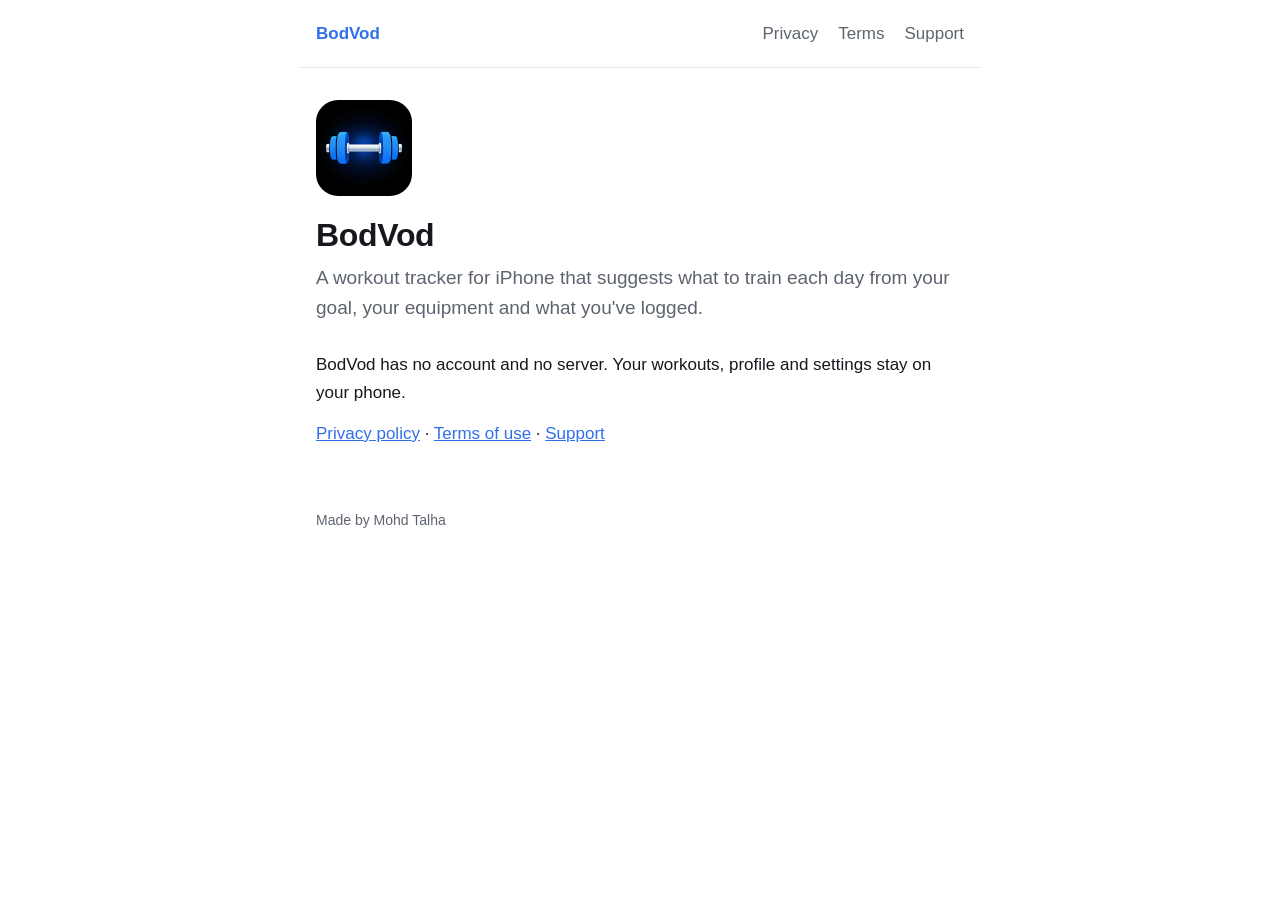
==== index.html @ ac89c16b "Add privacy policy, terms of use and support pages" ====
<!doctype html>
<html lang="en">
<head>
  <meta charset="utf-8">
  <meta name="viewport" content="width=device-width, initial-scale=1">
  <title>BodVod</title>
  <link rel="icon" href="icon.png">
  <style>
    :root {
      color-scheme: light dark;
      --bg: #ffffff;
      --text: #16181d;
      --muted: #5d6470;
      --line: #e4e7ec;
      --accent: #2f6fed;
    }
    @media (prefers-color-scheme: dark) {
      :root {
        --bg: #0b0d12;
        --text: #e9ecf1;
        --muted: #9aa3b2;
        --line: #232833;
        --accent: #5b8eff;
      }
    }
    * { box-sizing: border-box; }
    body {
      margin: 0;
      background: var(--bg);
      color: var(--text);
      font: 17px/1.6 -apple-system, BlinkMacSystemFont, "SF Pro Text", "Segoe UI", Roboto, sans-serif;
    }
    header, main, footer { max-width: 680px; margin: 0 auto; padding: 0 16px; }
    header {
      display: flex; align-items: center; gap: 20px; flex-wrap: wrap;
      padding-top: 20px; padding-bottom: 20px; border-bottom: 1px solid var(--line);
    }
    header a { color: var(--muted); text-decoration: none; font-weight: 500; }
    header a:first-child { color: var(--text); font-weight: 700; margin-right: auto; }
    header a[aria-current="page"] { color: var(--accent); }
    main { padding-top: 32px; padding-bottom: 48px; }
    h1 { font-size: 32px; line-height: 1.2; margin: 0 0 8px; letter-spacing: -0.01em; }
    h2 { font-size: 20px; margin: 36px 0 8px; }
    p { margin: 0 0 14px; }
    a { color: var(--accent); }
    code { font: 15px ui-monospace, SFMono-Regular, Menlo, monospace; }
    .meta, .lead { color: var(--muted); }
    .lead { font-size: 19px; margin-bottom: 28px; }
    .app-icon { width: 96px; height: 96px; border-radius: 22px; display: block; margin-bottom: 20px; }
    .contact {
      border: 1px solid var(--line); border-radius: 14px; padding: 18px 20px; margin: 8px 0 28px;
    }
    .contact a { font-size: 19px; font-weight: 600; }
    footer { color: var(--muted); font-size: 14px; padding-bottom: 32px; }
  </style>
</head>
<body>
  <header>
      <a href="index.html" aria-current="page">BodVod</a>
      <a href="privacy.html">Privacy</a>
      <a href="terms.html">Terms</a>
      <a href="support.html">Support</a>
  </header>
  <main>
<img class="app-icon" src="icon.png" alt="BodVod app icon">
<h1>BodVod</h1>
<p class="lead">A workout tracker for iPhone that suggests what to train each day from your goal, your equipment and what you've logged.</p>
<p>BodVod has no account and no server. Your workouts, profile and settings stay on your phone.</p>
<p><a href="privacy.html">Privacy policy</a> · <a href="terms.html">Terms of use</a> · <a href="support.html">Support</a></p>

  </main>
  <footer>Made by Mohd Talha</footer>
</body>
</html>
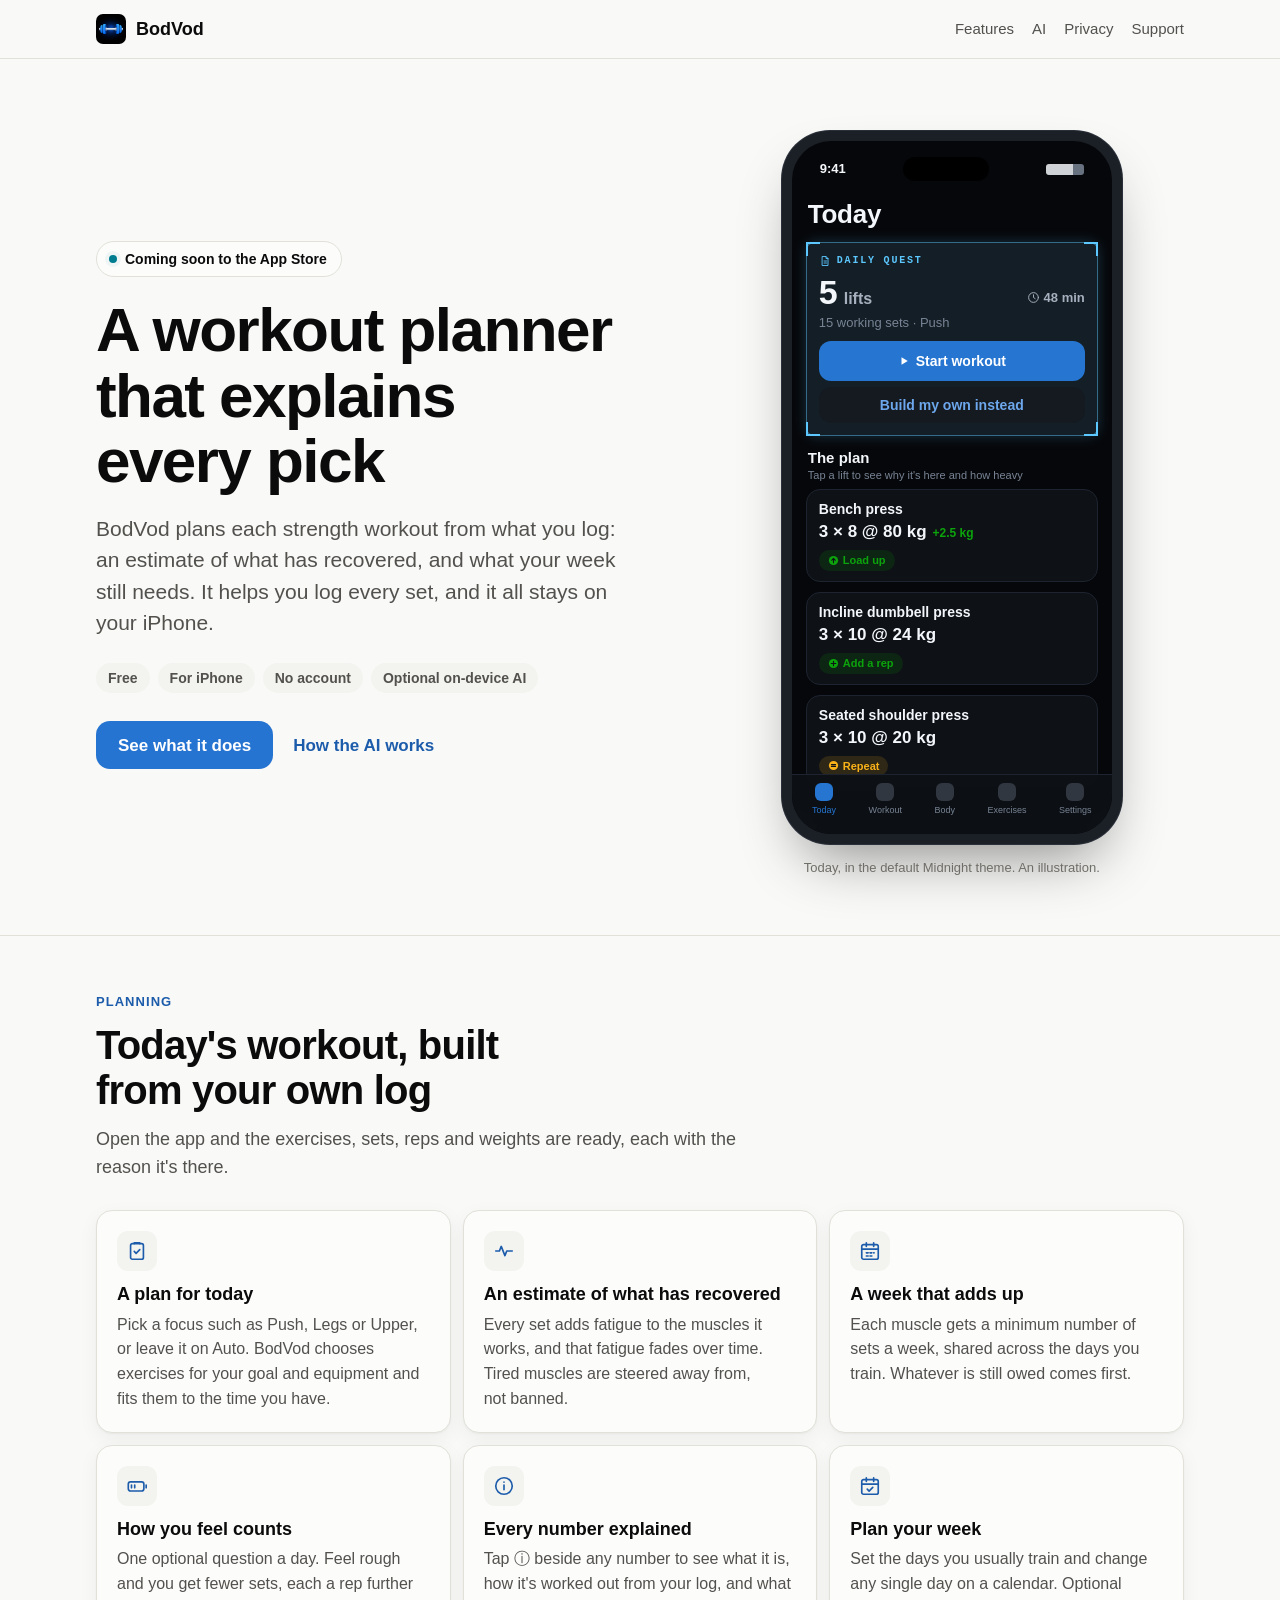
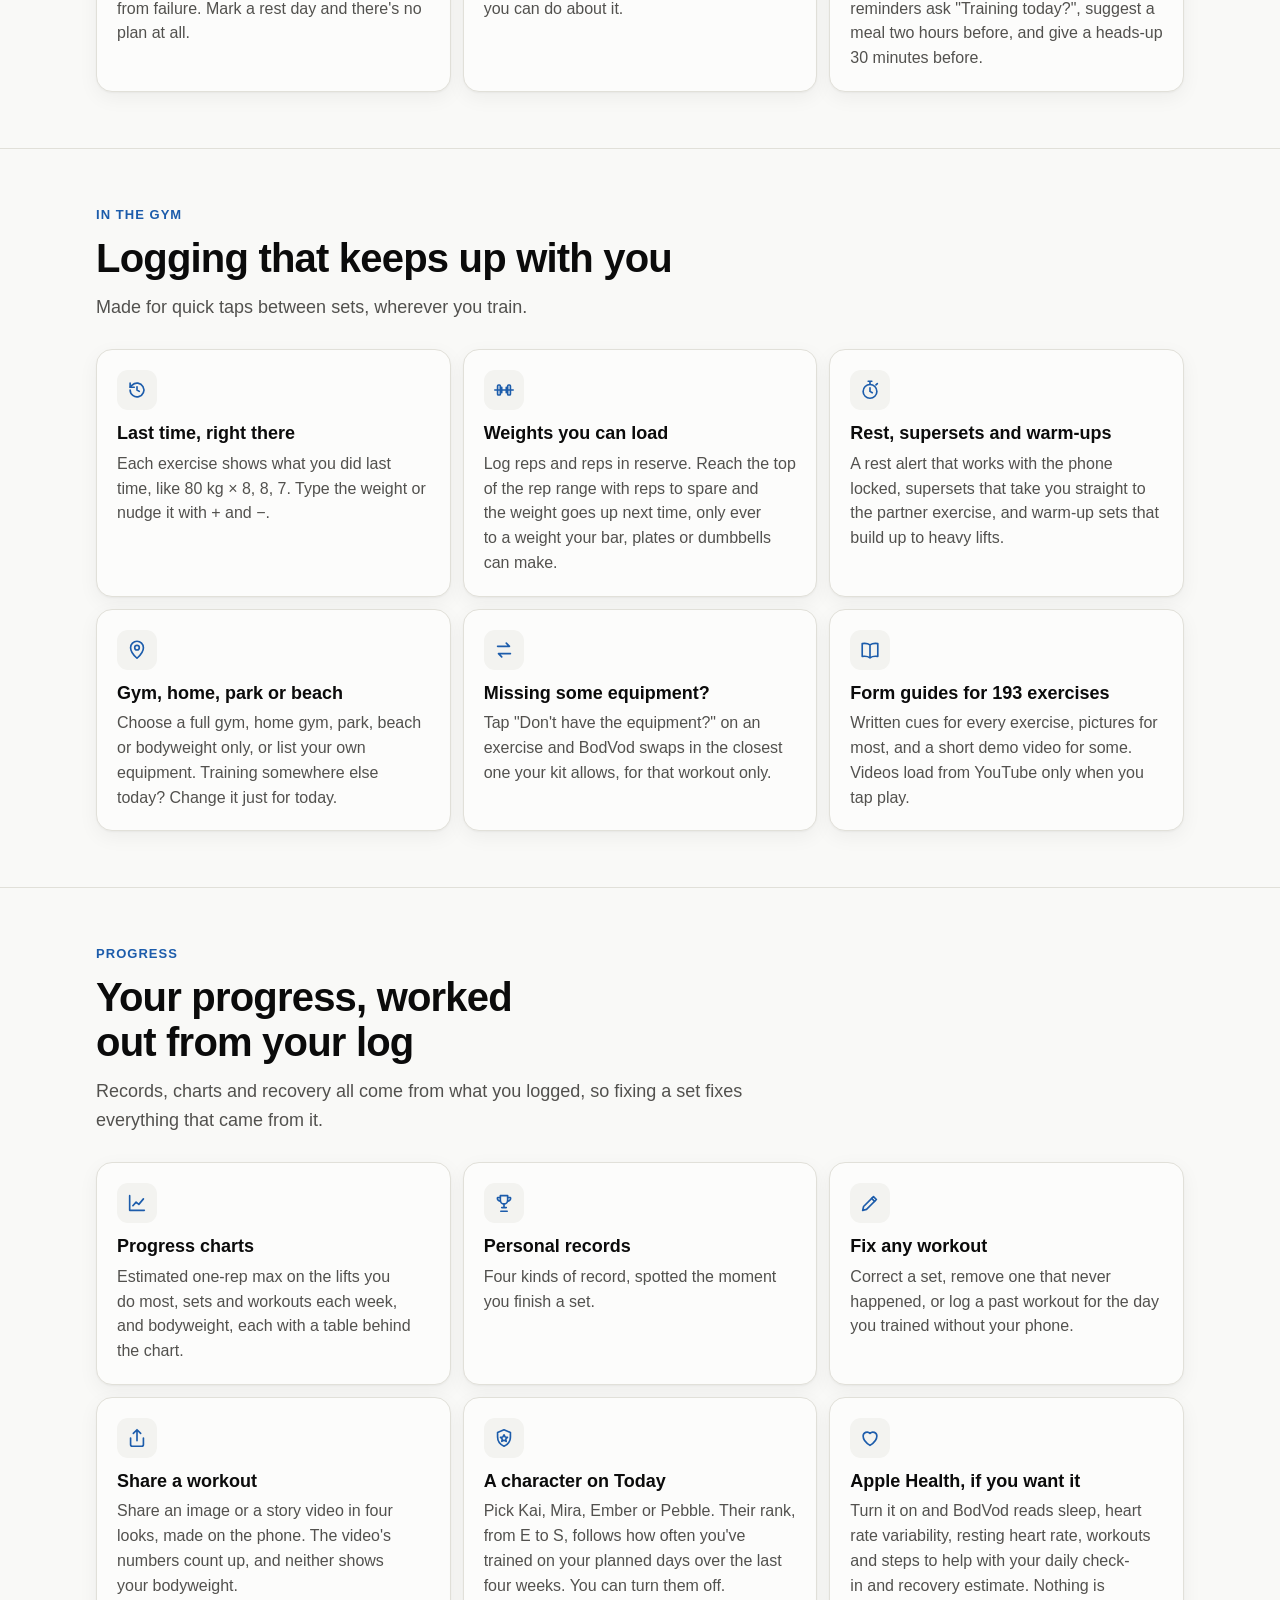
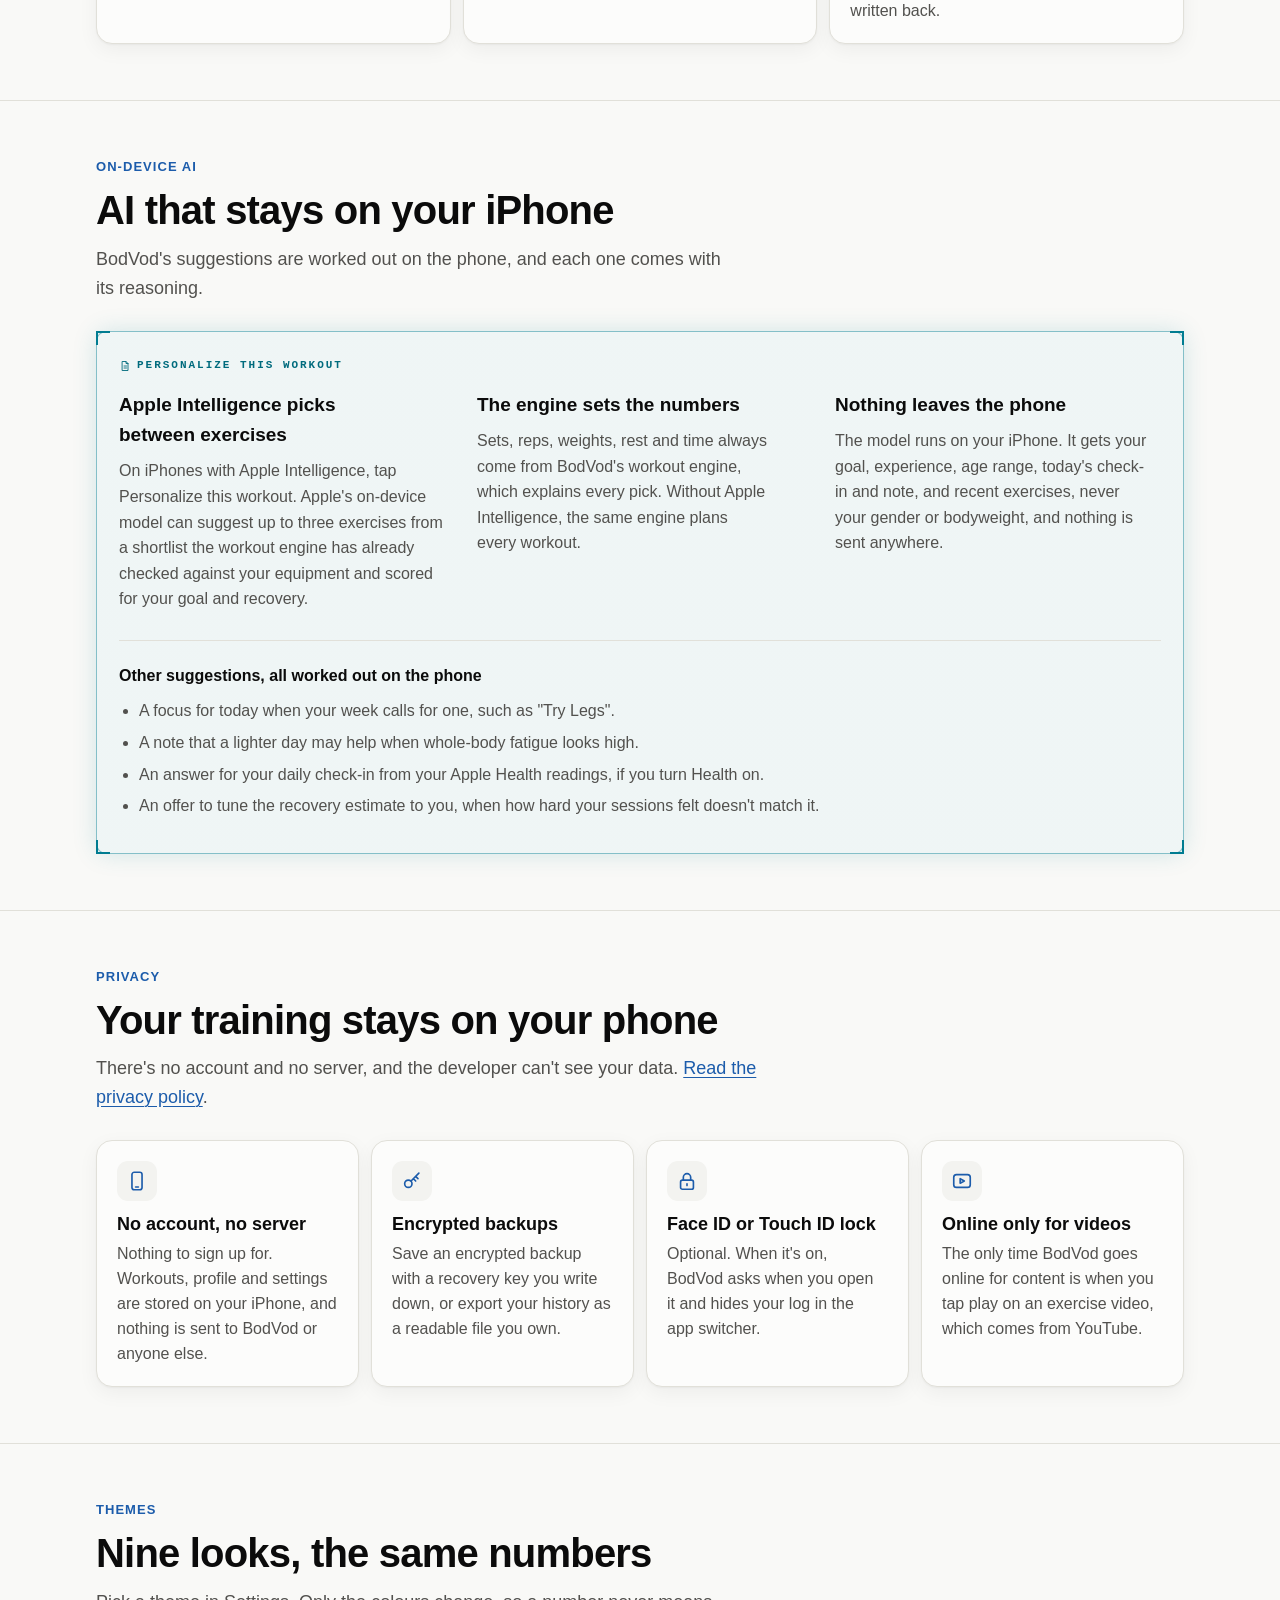
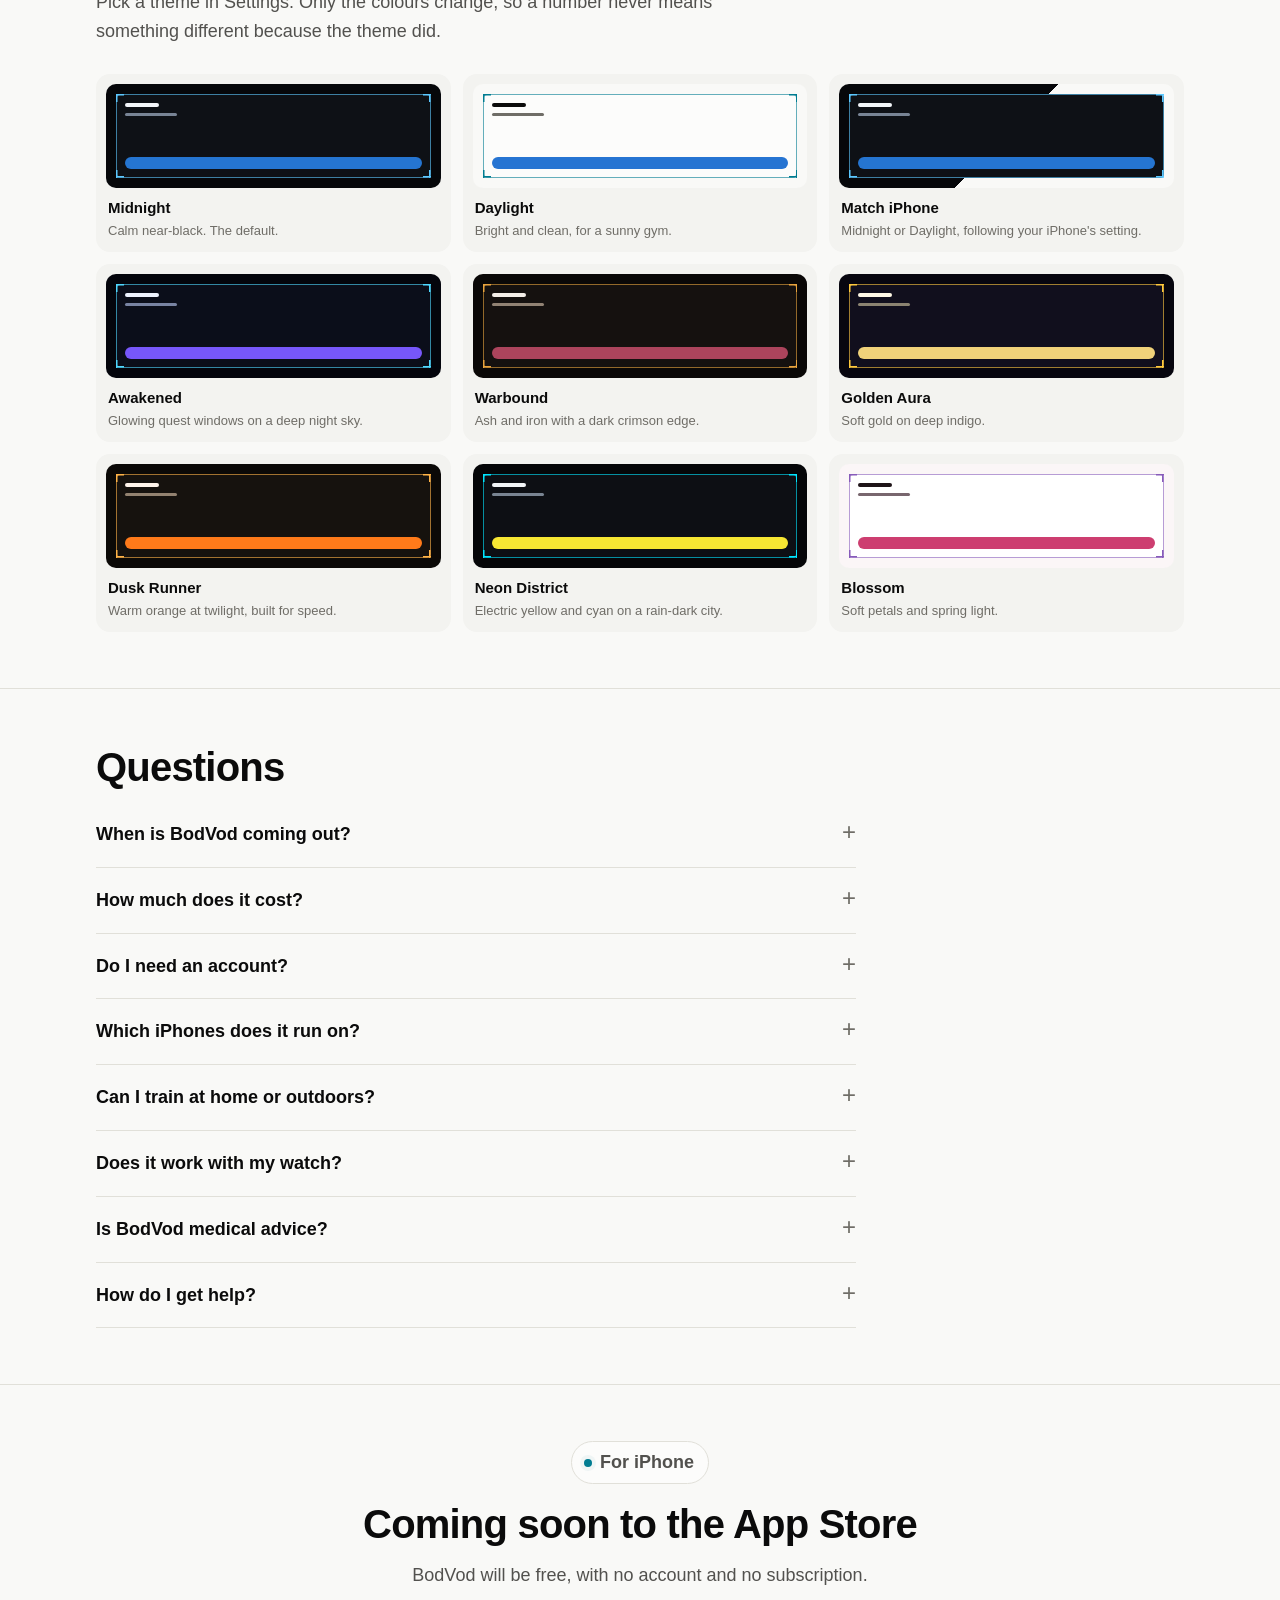
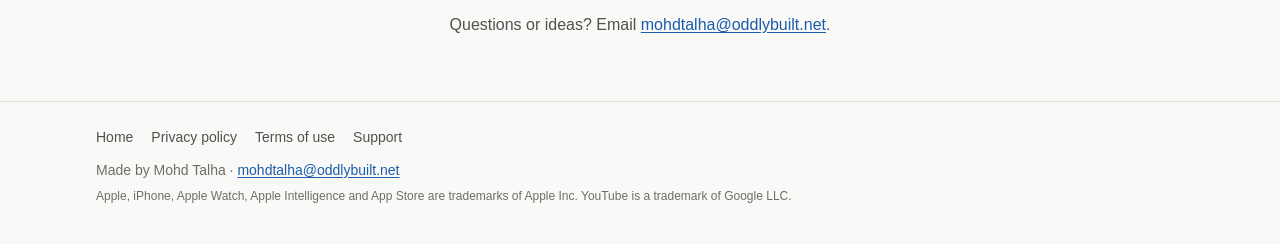
==== commit 7562360c: "Add a home page and the support email The home page explains what BodVod does, including its on-devi" ====
--- a/index.html
+++ b/index.html
@@ -3,72 +3,399 @@
 <head>
   <meta charset="utf-8">
   <meta name="viewport" content="width=device-width, initial-scale=1">
-  <title>BodVod</title>
-  <link rel="icon" href="icon.png">
-  <style>
-    :root {
-      color-scheme: light dark;
-      --bg: #ffffff;
-      --text: #16181d;
-      --muted: #5d6470;
-      --line: #e4e7ec;
-      --accent: #2f6fed;
-    }
-    @media (prefers-color-scheme: dark) {
-      :root {
-        --bg: #0b0d12;
-        --text: #e9ecf1;
-        --muted: #9aa3b2;
-        --line: #232833;
-        --accent: #5b8eff;
-      }
-    }
-    * { box-sizing: border-box; }
-    body {
-      margin: 0;
-      background: var(--bg);
-      color: var(--text);
-      font: 17px/1.6 -apple-system, BlinkMacSystemFont, "SF Pro Text", "Segoe UI", Roboto, sans-serif;
-    }
-    header, main, footer { max-width: 680px; margin: 0 auto; padding: 0 16px; }
-    header {
-      display: flex; align-items: center; gap: 20px; flex-wrap: wrap;
-      padding-top: 20px; padding-bottom: 20px; border-bottom: 1px solid var(--line);
-    }
-    header a { color: var(--muted); text-decoration: none; font-weight: 500; }
-    header a:first-child { color: var(--text); font-weight: 700; margin-right: auto; }
-    header a[aria-current="page"] { color: var(--accent); }
-    main { padding-top: 32px; padding-bottom: 48px; }
-    h1 { font-size: 32px; line-height: 1.2; margin: 0 0 8px; letter-spacing: -0.01em; }
-    h2 { font-size: 20px; margin: 36px 0 8px; }
-    p { margin: 0 0 14px; }
-    a { color: var(--accent); }
-    code { font: 15px ui-monospace, SFMono-Regular, Menlo, monospace; }
-    .meta, .lead { color: var(--muted); }
-    .lead { font-size: 19px; margin-bottom: 28px; }
-    .app-icon { width: 96px; height: 96px; border-radius: 22px; display: block; margin-bottom: 20px; }
-    .contact {
-      border: 1px solid var(--line); border-radius: 14px; padding: 18px 20px; margin: 8px 0 28px;
-    }
-    .contact a { font-size: 19px; font-weight: 600; }
-    footer { color: var(--muted); font-size: 14px; padding-bottom: 32px; }
-  </style>
+  <title>BodVod: workout planner and tracker for iPhone</title>
+  <meta name="description" content="BodVod plans each strength workout from what you log and explains every pick. Optional on-device AI, no account, and your data stays on your iPhone.">
+  <link rel="canonical" href="https://taltrums.github.io/bodvod-site/">
+  <meta name="theme-color" content="#f9f9f7" media="(prefers-color-scheme: light)">
+  <meta name="theme-color" content="#06070a" media="(prefers-color-scheme: dark)">
+  <meta property="og:type" content="website">
+  <meta property="og:site_name" content="BodVod">
+  <meta property="og:title" content="BodVod: workout planner and tracker for iPhone">
+  <meta property="og:description" content="BodVod plans each strength workout from what you log and explains every pick. Optional on-device AI, no account, and your data stays on your iPhone.">
+  <meta property="og:url" content="https://taltrums.github.io/bodvod-site/">
+  <meta property="og:image" content="https://taltrums.github.io/bodvod-site/og.png">
+  <meta property="og:image:width" content="1200">
+  <meta property="og:image:height" content="630">
+  <meta property="og:image:alt" content="The BodVod app icon, a blue dumbbell, next to the words: A workout planner that explains every pick. Coming soon to the App Store.">
+  <meta name="twitter:card" content="summary_large_image">
+  <link rel="icon" type="image/png" sizes="192x192" href="icon.png">
+  <link rel="apple-touch-icon" href="apple-touch-icon.png">
+  <link rel="stylesheet" href="style.css">
+  <script type="application/ld+json">
+{
+  "@context": "https://schema.org",
+  "@type": "MobileApplication",
+  "name": "BodVod",
+  "description": "BodVod plans each strength workout from what you log and explains every pick. Optional on-device AI, no account, and your data stays on your iPhone.",
+  "url": "https://taltrums.github.io/bodvod-site/",
+  "image": "https://taltrums.github.io/bodvod-site/icon.png",
+  "operatingSystem": "iOS 17.0 or later",
+  "applicationCategory": "HealthApplication",
+  "inLanguage": "en",
+  "featureList": [
+    "Plans each strength workout from your log, your goal and your equipment",
+    "Estimates recovery for each muscle from the sets you log",
+    "Weekly sets for each muscle, spread across the days you train",
+    "Progression by reps in reserve, only to weights you can load",
+    "Optional on-device exercise suggestions with Apple Intelligence",
+    "A training calendar with optional reminders",
+    "Form guides for 193 exercises",
+    "Progress charts and personal records",
+    "Encrypted backups, with no account and no server"
+  ],
+  "author": {
+    "@type": "Person",
+    "name": "Mohd Talha",
+    "email": "mailto:mohdtalha@oddlybuilt.net"
+  }
+}
+  </script>
 </head>
-<body>
-  <header>
-      <a href="index.html" aria-current="page">BodVod</a>
-      <a href="privacy.html">Privacy</a>
-      <a href="terms.html">Terms</a>
-      <a href="support.html">Support</a>
+<body class="home">
+  <a class="skip" href="#content">Skip to content</a>
+  <header class="site-header">
+    <div class="bar">
+      <a class="brand" href="./"><img src="icon.png" alt="" width="30" height="30">BodVod</a>
+      <nav aria-label="Site">
+        <a href="./#features">Features</a>
+        <a href="./#ai">AI</a>
+        <a href="privacy.html">Privacy</a>
+        <a href="support.html">Support</a>
+      </nav>
+    </div>
   </header>
-  <main>
-<img class="app-icon" src="icon.png" alt="BodVod app icon">
-<h1>BodVod</h1>
-<p class="lead">A workout tracker for iPhone that suggests what to train each day from your goal, your equipment and what you've logged.</p>
-<p>BodVod has no account and no server. Your workouts, profile and settings stay on your phone.</p>
-<p><a href="privacy.html">Privacy policy</a> · <a href="terms.html">Terms of use</a> · <a href="support.html">Support</a></p>
+  <main id="content" class="">
+<svg width="0" height="0" class="sprite" aria-hidden="true" focusable="false">
+  <symbol id="i-plan" viewBox="0 0 24 24"><rect x="5" y="4" width="14" height="17" rx="2"/><path d="M9 4V3h6v1M9 12.5l2 2 4-4"/></symbol>
+  <symbol id="i-recovery" viewBox="0 0 24 24"><path d="M3 12h4l2-5 4 10 2-5h6"/></symbol>
+  <symbol id="i-week" viewBox="0 0 24 24"><rect x="3" y="5" width="18" height="16" rx="2"/><path d="M3 10h18M8 3v4M16 3v4M8 14h2M12 14h2M16 14h.5M8 17.5h2M12 17.5h2"/></symbol>
+  <symbol id="i-feel" viewBox="0 0 24 24"><rect x="2.5" y="7.5" width="17" height="10" rx="2.5"/><path d="M22 11v3M6 11v3M9.5 11v3"/></symbol>
+  <symbol id="i-info" viewBox="0 0 24 24"><circle cx="12" cy="12" r="9"/><path d="M12 11v5M12 7.8h.01"/></symbol>
+  <symbol id="i-calendar" viewBox="0 0 24 24"><rect x="3" y="5" width="18" height="16" rx="2"/><path d="M3 10h18M8 3v4M16 3v4M9 15.5l2 2 4-4"/></symbol>
+  <symbol id="i-history" viewBox="0 0 24 24"><path d="M4.5 12a7.5 7.5 0 1 0 2.2-5.3L4.5 9"/><path d="M4.5 4.5V9H9"/><path d="M12 8.5V12l2.5 1.5"/></symbol>
+  <symbol id="i-plates" viewBox="0 0 24 24"><path d="M2 12h20"/><rect x="5" y="6.5" width="3" height="11" rx="1"/><rect x="16" y="6.5" width="3" height="11" rx="1"/><path d="M9.5 9v6M14.5 9v6"/></symbol>
+  <symbol id="i-timer" viewBox="0 0 24 24"><circle cx="12" cy="13.5" r="7.5"/><path d="M12 9.5v4l2.5 1.5M10 2.5h4M12 2.5V6M18.5 6.5l1.5-1.5"/></symbol>
+  <symbol id="i-place" viewBox="0 0 24 24"><path d="M12 21s7-6.2 7-11.5a7 7 0 0 0-14 0C5 14.8 12 21 12 21z"/><circle cx="12" cy="9.5" r="2.5"/></symbol>
+  <symbol id="i-swap" viewBox="0 0 24 24"><path d="M5 8h13l-3.5-3.5M19 16H6l3.5 3.5"/></symbol>
+  <symbol id="i-guide" viewBox="0 0 24 24"><path d="M12 6.5C10 5 7 4.5 3.5 5v14c3.5-.5 6.5 0 8.5 1.5 2-1.5 5-2 8.5-1.5V5C17 4.5 14 5 12 6.5zM12 6.5v14"/></symbol>
+  <symbol id="i-chart" viewBox="0 0 24 24"><path d="M4 4v16h16"/><path d="M7.5 15l3.5-4 3 2.5 5-6"/></symbol>
+  <symbol id="i-trophy" viewBox="0 0 24 24"><path d="M8 4h8v5a4 4 0 0 1-8 0z"/><path d="M8 6H5a3 3 0 0 0 3 4M16 6h3a3 3 0 0 1-3 4M12 13v4M8.5 21h7M9.5 17h5"/></symbol>
+  <symbol id="i-edit" viewBox="0 0 24 24"><path d="M4 20l4.2-1L19 8.2 15.8 5 5 15.8z"/><path d="M13.8 7l3.2 3.2"/></symbol>
+  <symbol id="i-share" viewBox="0 0 24 24"><path d="M12 3v12M8 7l4-4 4 4"/><path d="M5 12v7a2 2 0 0 0 2 2h10a2 2 0 0 0 2-2v-7"/></symbol>
+  <symbol id="i-rank" viewBox="0 0 24 24"><path d="M12 3l7 3v5c0 5-3 8.2-7 10-4-1.8-7-5-7-10V6z"/><path d="M12 8.5l1.2 2.4 2.6.4-1.9 1.8.5 2.6-2.4-1.3-2.4 1.3.5-2.6-1.9-1.8 2.6-.4z"/></symbol>
+  <symbol id="i-heart" viewBox="0 0 24 24"><path d="M12 20s-7.5-4.6-7.5-10.2A4.3 4.3 0 0 1 12 7a4.3 4.3 0 0 1 7.5 2.8C19.5 15.4 12 20 12 20z"/></symbol>
+  <symbol id="i-phone" viewBox="0 0 24 24"><rect x="6.5" y="2.5" width="11" height="19" rx="2.5"/><path d="M10.5 18.5h3"/></symbol>
+  <symbol id="i-key" viewBox="0 0 24 24"><circle cx="8" cy="15" r="4"/><path d="M11 12l8.5-8.5M16 7l2.5 2.5M13.5 9.5L16 12"/></symbol>
+  <symbol id="i-lock" viewBox="0 0 24 24"><rect x="5" y="11" width="14" height="10" rx="2"/><path d="M8 11V8a4 4 0 0 1 8 0v3M12 15v2"/></symbol>
+  <symbol id="i-play" viewBox="0 0 24 24"><rect x="3" y="5" width="18" height="14" rx="3"/><path d="M10 9.5v5l4.5-2.5z"/></symbol>
+  <symbol id="i-doc" viewBox="0 0 24 24"><path d="M7 3h7l4 4v14H7z"/><path d="M14 3v4h4M10 12h5M10 16h5"/></symbol>
+  <symbol id="i-clock" viewBox="0 0 24 24"><circle cx="12" cy="12" r="9"/><path d="M12 7v5l3 2"/></symbol>
+</svg>
+
+<section class="hero">
+  <div class="wrap">
+    <div>
+      <p class="soon"><span class="dot" aria-hidden="true"></span>Coming soon to the App Store</p>
+      <h1>A workout planner that explains every pick</h1>
+      <p class="lead">BodVod plans each strength workout from what you log: an estimate of what has recovered, and what your week still needs. It helps you log every set, and it all stays on your iPhone.</p>
+      <ul class="facts" aria-label="At a glance">
+        <li>Free</li>
+        <li>For iPhone</li>
+        <li>No account</li>
+        <li>Optional on-device AI</li>
+      </ul>
+      <p class="actions">
+        <a class="button" href="#features">See what it does</a>
+        <a class="text-link" href="#ai">How the AI works</a>
+      </p>
+    </div>
+
+    <figure class="hero-art">
+      <div class="phone" role="img" aria-label="An illustration of BodVod's Today screen: a daily quest of 5 lifts in about 48 minutes with a Start workout button, then the plan, starting with bench press, 3 sets of 8 at 80 kilograms, 2.5 kilograms more than last time.">
+        <div class="screen">
+          <div class="status"><span>9:41</span><i></i><b></b></div>
+          <p class="title">Today</p>
+          <div class="quest brackets">
+            <p class="sys-label"><svg class="i" aria-hidden="true"><use href="#i-doc"/></svg>DAILY QUEST</p>
+            <p class="count"><strong>5</strong><span>lifts</span><em><svg class="i" aria-hidden="true"><use href="#i-clock"/></svg>48 min</em></p>
+            <p class="sub">15 working sets · Push</p>
+            <span class="m-primary"><svg viewBox="0 0 24 24"><path d="M7 4.5v15l12.5-7.5z" fill="currentColor"/></svg>Start workout</span>
+            <span class="m-secondary">Build my own instead</span>
+          </div>
+          <p class="section">The plan<small>Tap a lift to see why it's here and how heavy</small></p>
+          <div class="lift">
+            <p class="name">Bench press</p>
+            <p class="rx">3 × 8 @ 80 kg<span>+2.5 kg</span></p>
+            <span class="chip"><svg viewBox="0 0 24 24"><circle cx="12" cy="12" r="10" fill="currentColor"/><path d="M12 17V7.5M8 11.5l4-4 4 4" fill="none" stroke="#0e1116" stroke-width="2.4" stroke-linecap="round" stroke-linejoin="round"/></svg>Load up</span>
+          </div>
+          <div class="lift">
+            <p class="name">Incline dumbbell press</p>
+            <p class="rx">3 × 10 @ 24 kg</p>
+            <span class="chip"><svg viewBox="0 0 24 24"><circle cx="12" cy="12" r="10" fill="currentColor"/><path d="M12 7v10M7 12h10" fill="none" stroke="#0e1116" stroke-width="2.4" stroke-linecap="round"/></svg>Add a rep</span>
+          </div>
+          <div class="lift">
+            <p class="name">Seated shoulder press</p>
+            <p class="rx">3 × 10 @ 20 kg</p>
+            <span class="chip repeat"><svg viewBox="0 0 24 24"><circle cx="12" cy="12" r="10" fill="currentColor"/><path d="M7.5 10h9M7.5 14h9" fill="none" stroke="#0e1116" stroke-width="2.4" stroke-linecap="round"/></svg>Repeat</span>
+          </div>
+          <div class="tabs"><span class="on">Today</span><span>Workout</span><span>Body</span><span>Exercises</span><span>Settings</span></div>
+        </div>
+      </div>
+      <figcaption>Today, in the default Midnight theme. An illustration.</figcaption>
+    </figure>
+  </div>
+</section>
+
+<section class="band" id="features" aria-labelledby="plan-title">
+  <div class="wrap">
+    <header>
+      <span class="kicker">Planning</span>
+      <h2 id="plan-title">Today's workout, built from your own log</h2>
+      <p>Open the app and the exercises, sets, reps and weights are ready, each with the reason it's there.</p>
+    </header>
+    <ul class="grid">
+      <li class="card"><span class="icon"><svg class="i" aria-hidden="true"><use href="#i-plan"/></svg></span>
+        <h3>A plan for today</h3>
+        <p>Pick a focus such as Push, Legs or Upper, or leave it on Auto. BodVod chooses exercises for your goal and equipment and fits them to the time you have.</p></li>
+      <li class="card"><span class="icon"><svg class="i" aria-hidden="true"><use href="#i-recovery"/></svg></span>
+        <h3>An estimate of what has recovered</h3>
+        <p>Every set adds fatigue to the muscles it works, and that fatigue fades over time. Tired muscles are steered away from, not banned.</p></li>
+      <li class="card"><span class="icon"><svg class="i" aria-hidden="true"><use href="#i-week"/></svg></span>
+        <h3>A week that adds up</h3>
+        <p>Each muscle gets a minimum number of sets a week, shared across the days you train. Whatever is still owed comes first.</p></li>
+      <li class="card"><span class="icon"><svg class="i" aria-hidden="true"><use href="#i-feel"/></svg></span>
+        <h3>How you feel counts</h3>
+        <p>One optional question a day. Feel rough and you get fewer sets, each a rep further from failure. Mark a rest day and there's no plan at all.</p></li>
+      <li class="card"><span class="icon"><svg class="i" aria-hidden="true"><use href="#i-info"/></svg></span>
+        <h3>Every number explained</h3>
+        <p>Tap ⓘ beside any number to see what it is, how it's worked out from your log, and what you can do about it.</p></li>
+      <li class="card"><span class="icon"><svg class="i" aria-hidden="true"><use href="#i-calendar"/></svg></span>
+        <h3>Plan your week</h3>
+        <p>Set the days you usually train and change any single day on a calendar. Optional reminders ask "Training today?", suggest a meal two hours before, and give a heads-up 30 minutes before.</p></li>
+    </ul>
+  </div>
+</section>
+
+<section class="band" aria-labelledby="gym-title">
+  <div class="wrap">
+    <header>
+      <span class="kicker">In the gym</span>
+      <h2 id="gym-title">Logging that keeps up with you</h2>
+      <p>Made for quick taps between sets, wherever you train.</p>
+    </header>
+    <ul class="grid">
+      <li class="card"><span class="icon"><svg class="i" aria-hidden="true"><use href="#i-history"/></svg></span>
+        <h3>Last time, right there</h3>
+        <p>Each exercise shows what you did last time, like 80 kg × 8, 8, 7. Type the weight or nudge it with + and −.</p></li>
+      <li class="card"><span class="icon"><svg class="i" aria-hidden="true"><use href="#i-plates"/></svg></span>
+        <h3>Weights you can load</h3>
+        <p>Log reps and reps in reserve. Reach the top of the rep range with reps to spare and the weight goes up next time, only ever to a weight your bar, plates or dumbbells can make.</p></li>
+      <li class="card"><span class="icon"><svg class="i" aria-hidden="true"><use href="#i-timer"/></svg></span>
+        <h3>Rest, supersets and warm-ups</h3>
+        <p>A rest alert that works with the phone locked, supersets that take you straight to the partner exercise, and warm-up sets that build up to heavy lifts.</p></li>
+      <li class="card"><span class="icon"><svg class="i" aria-hidden="true"><use href="#i-place"/></svg></span>
+        <h3>Gym, home, park or beach</h3>
+        <p>Choose a full gym, home gym, park, beach or bodyweight only, or list your own equipment. Training somewhere else today? Change it just for today.</p></li>
+      <li class="card"><span class="icon"><svg class="i" aria-hidden="true"><use href="#i-swap"/></svg></span>
+        <h3>Missing some equipment?</h3>
+        <p>Tap "Don't have the equipment?" on an exercise and BodVod swaps in the closest one your kit allows, for that workout only.</p></li>
+      <li class="card"><span class="icon"><svg class="i" aria-hidden="true"><use href="#i-guide"/></svg></span>
+        <h3>Form guides for 193 exercises</h3>
+        <p>Written cues for every exercise, pictures for most, and a short demo video for some. Videos load from YouTube only when you tap play.</p></li>
+    </ul>
+  </div>
+</section>
+
+<section class="band" aria-labelledby="progress-title">
+  <div class="wrap">
+    <header>
+      <span class="kicker">Progress</span>
+      <h2 id="progress-title">Your progress, worked out from your log</h2>
+      <p>Records, charts and recovery all come from what you logged, so fixing a set fixes everything that came from it.</p>
+    </header>
+    <ul class="grid">
+      <li class="card"><span class="icon"><svg class="i" aria-hidden="true"><use href="#i-chart"/></svg></span>
+        <h3>Progress charts</h3>
+        <p>Estimated one-rep max on the lifts you do most, sets and workouts each week, and bodyweight, each with a table behind the chart.</p></li>
+      <li class="card"><span class="icon"><svg class="i" aria-hidden="true"><use href="#i-trophy"/></svg></span>
+        <h3>Personal records</h3>
+        <p>Four kinds of record, spotted the moment you finish a set.</p></li>
+      <li class="card"><span class="icon"><svg class="i" aria-hidden="true"><use href="#i-edit"/></svg></span>
+        <h3>Fix any workout</h3>
+        <p>Correct a set, remove one that never happened, or log a past workout for the day you trained without your phone.</p></li>
+      <li class="card"><span class="icon"><svg class="i" aria-hidden="true"><use href="#i-share"/></svg></span>
+        <h3>Share a workout</h3>
+        <p>Share an image or a story video in four looks, made on the phone. The video's numbers count up, and neither shows your bodyweight.</p></li>
+      <li class="card"><span class="icon"><svg class="i" aria-hidden="true"><use href="#i-rank"/></svg></span>
+        <h3>A character on Today</h3>
+        <p>Pick Kai, Mira, Ember or Pebble. Their rank, from E to S, follows how often you've trained on your planned days over the last four weeks. You can turn them off.</p></li>
+      <li class="card"><span class="icon"><svg class="i" aria-hidden="true"><use href="#i-heart"/></svg></span>
+        <h3>Apple Health, if you want it</h3>
+        <p>Turn it on and BodVod reads sleep, heart rate variability, resting heart rate, workouts and steps to help with your daily check-in and recovery estimate. Nothing is written back.</p></li>
+    </ul>
+  </div>
+</section>
+
+<section class="band" id="ai" aria-labelledby="ai-title">
+  <div class="wrap">
+    <header>
+      <span class="kicker">On-device AI</span>
+      <h2 id="ai-title">AI that stays on your iPhone</h2>
+      <p>BodVod's suggestions are worked out on the phone, and each one comes with its reasoning.</p>
+    </header>
+    <div class="system brackets">
+      <p class="sys-label"><svg class="i" aria-hidden="true"><use href="#i-doc"/></svg>PERSONALIZE THIS WORKOUT</p>
+      <div class="ai-grid">
+        <div>
+          <h3>Apple Intelligence picks between exercises</h3>
+          <p>On iPhones with Apple Intelligence, tap Personalize this workout. Apple's on-device model can suggest up to three exercises from a shortlist the workout engine has already checked against your equipment and scored for your goal and recovery.</p>
+        </div>
+        <div>
+          <h3>The engine sets the numbers</h3>
+          <p>Sets, reps, weights, rest and time always come from BodVod's workout engine, which explains every pick. Without Apple Intelligence, the same engine plans every workout.</p>
+        </div>
+        <div>
+          <h3>Nothing leaves the phone</h3>
+          <p>The model runs on your iPhone. It gets your goal, experience, age range, today's check-in and note, and recent exercises, never your gender or bodyweight, and nothing is sent anywhere.</p>
+        </div>
+      </div>
+      <div class="also">
+        <h3>Other suggestions, all worked out on the phone</h3>
+        <ul>
+          <li>A focus for today when your week calls for one, such as "Try Legs".</li>
+          <li>A note that a lighter day may help when whole-body fatigue looks high.</li>
+          <li>An answer for your daily check-in from your Apple Health readings, if you turn Health on.</li>
+          <li>An offer to tune the recovery estimate to you, when how hard your sessions felt doesn't match it.</li>
+        </ul>
+      </div>
+    </div>
+  </div>
+</section>
+
+<section class="band" id="privacy" aria-labelledby="privacy-title">
+  <div class="wrap">
+    <header>
+      <span class="kicker">Privacy</span>
+      <h2 id="privacy-title">Your training stays on your phone</h2>
+      <p>There's no account and no server, and the developer can't see your data. <a href="privacy.html">Read the privacy policy</a>.</p>
+    </header>
+    <ul class="grid four">
+      <li class="card"><span class="icon"><svg class="i" aria-hidden="true"><use href="#i-phone"/></svg></span>
+        <h3>No account, no server</h3>
+        <p>Nothing to sign up for. Workouts, profile and settings are stored on your iPhone, and nothing is sent to BodVod or anyone else.</p></li>
+      <li class="card"><span class="icon"><svg class="i" aria-hidden="true"><use href="#i-key"/></svg></span>
+        <h3>Encrypted backups</h3>
+        <p>Save an encrypted backup with a recovery key you write down, or export your history as a readable file you own.</p></li>
+      <li class="card"><span class="icon"><svg class="i" aria-hidden="true"><use href="#i-lock"/></svg></span>
+        <h3>Face ID or Touch ID lock</h3>
+        <p>Optional. When it's on, BodVod asks when you open it and hides your log in the app switcher.</p></li>
+      <li class="card"><span class="icon"><svg class="i" aria-hidden="true"><use href="#i-play"/></svg></span>
+        <h3>Online only for videos</h3>
+        <p>The only time BodVod goes online for content is when you tap play on an exercise video, which comes from YouTube.</p></li>
+    </ul>
+  </div>
+</section>
+
+<section class="band" id="themes" aria-labelledby="themes-title">
+  <div class="wrap">
+    <header>
+      <span class="kicker">Themes</span>
+      <h2 id="themes-title">Nine looks, the same numbers</h2>
+      <p>Pick a theme in Settings. Only the colours change, so a number never means something different because the theme did.</p>
+    </header>
+    <ul class="themes">
+      <li class="swatch" style="--t-plane:#06070a;--t-surface:#0e1116;--t-ink:#f3f6fa;--t-muted:#788495;--t-accent:#2575d1;--t-system:#5cc8ff">
+        <div class="mini"><div class="mini-card brackets"><i></i><i></i><i></i></div></div>
+        <h3>Midnight</h3><p>Calm near-black. The default.</p></li>
+      <li class="swatch" style="--t-plane:#f9f9f7;--t-surface:#fcfcfb;--t-ink:#0b0b0b;--t-muted:#6f6d67;--t-accent:#2674d2;--t-system:#007c91">
+        <div class="mini"><div class="mini-card brackets"><i></i><i></i><i></i></div></div>
+        <h3>Daylight</h3><p>Bright and clean, for a sunny gym.</p></li>
+      <li class="swatch" style="--t-surface:#0e1116;--t-ink:#f3f6fa;--t-muted:#788495;--t-accent:#2575d1;--t-system:#5cc8ff">
+        <div class="mini split"><div class="mini-card brackets"><i></i><i></i><i></i></div></div>
+        <h3>Match iPhone</h3><p>Midnight or Daylight, following your iPhone's setting.</p></li>
+      <li class="swatch" style="--t-plane:#04050c;--t-surface:#0b0e1a;--t-ink:#eef3ff;--t-muted:#7883a2;--t-accent:#7757fa;--t-system:#4fd8ff">
+        <div class="mini"><div class="mini-card brackets"><i></i><i></i><i></i></div></div>
+        <h3>Awakened</h3><p>Glowing quest windows on a deep night sky.</p></li>
+      <li class="swatch" style="--t-plane:#0a0807;--t-surface:#15110f;--t-ink:#f4eee8;--t-muted:#918273;--t-accent:#ac445c;--t-system:#e8a33d">
+        <div class="mini"><div class="mini-card brackets"><i></i><i></i><i></i></div></div>
+        <h3>Warbound</h3><p>Ash and iron with a dark crimson edge.</p></li>
+      <li class="swatch" style="--t-plane:#07060f;--t-surface:#110f1d;--t-ink:#fff8e6;--t-muted:#8b8371;--t-accent:#f0d27a;--t-system:#ffc93c">
+        <div class="mini"><div class="mini-card brackets"><i></i><i></i><i></i></div></div>
+        <h3>Golden Aura</h3><p>Soft gold on deep indigo.</p></li>
+      <li class="swatch" style="--t-plane:#0b0907;--t-surface:#16120e;--t-ink:#fff4ea;--t-muted:#938270;--t-accent:#ff7a1a;--t-system:#ffb347">
+        <div class="mini"><div class="mini-card brackets"><i></i><i></i><i></i></div></div>
+        <h3>Dusk Runner</h3><p>Warm orange at twilight, built for speed.</p></li>
+      <li class="swatch" style="--t-plane:#050608;--t-surface:#0d0f14;--t-ink:#f2f5f8;--t-muted:#798492;--t-accent:#f7e733;--t-system:#00e5ff">
+        <div class="mini"><div class="mini-card brackets"><i></i><i></i><i></i></div></div>
+        <h3>Neon District</h3><p>Electric yellow and cyan on a rain-dark city.</p></li>
+      <li class="swatch" style="--t-plane:#fbf6f7;--t-surface:#ffffff;--t-ink:#1e1418;--t-muted:#78666e;--t-accent:#cd3e70;--t-system:#875bba">
+        <div class="mini"><div class="mini-card brackets"><i></i><i></i><i></i></div></div>
+        <h3>Blossom</h3><p>Soft petals and spring light.</p></li>
+    </ul>
+  </div>
+</section>
+
+<section class="band" id="faq" aria-labelledby="faq-title">
+  <div class="wrap">
+    <h2 id="faq-title">Questions</h2>
+    <div class="faq">
+    <details>
+      <summary>When is BodVod coming out?</summary>
+      <p>Soon, on the App Store for iPhone. This page will link to it once it's there.</p>
+    </details>
+    <details>
+      <summary>How much does it cost?</summary>
+      <p>BodVod will be free, with no subscription. There's an optional tip jar, and tips unlock nothing.</p>
+    </details>
+    <details>
+      <summary>Do I need an account?</summary>
+      <p>No. There's no account and no server, so there's nothing to sign up for and nothing to sync.</p>
+    </details>
+    <details>
+      <summary>Which iPhones does it run on?</summary>
+      <p>Any iPhone with iOS 17 or later. The on-device AI suggestions need an iPhone with Apple Intelligence turned on, on iOS 26 or later; without it, the workout engine plans everything as usual.</p>
+    </details>
+    <details>
+      <summary>Can I train at home or outdoors?</summary>
+      <p>Yes. Pick a home gym, park, beach or bodyweight only, or list your own equipment item by item, and change it for a single day when you train somewhere else.</p>
+    </details>
+    <details>
+      <summary>Does it work with my watch?</summary>
+      <p>If your watch or ring writes to Apple Health, BodVod can read sleep, heart rate variability, resting heart rate, workouts and steps from it once you turn Apple Health on. There's no Apple Watch app yet.</p>
+    </details>
+    <details>
+      <summary>Is BodVod medical advice?</summary>
+      <p>No. BodVod gives estimates and suggestions from what you log. It isn't medical advice, and training carries a risk of injury, so use your judgement and speak to a professional if you have a health condition.</p>
+    </details>
+    <details>
+      <summary>How do I get help?</summary>
+      <p>Email <a href="mailto:mohdtalha@oddlybuilt.net">mohdtalha@oddlybuilt.net</a> or see the <a href="support.html">support page</a>.</p>
+    </details>
+    </div>
+  </div>
+</section>
+
+<section class="band launch" aria-labelledby="launch-title">
+  <div class="wrap">
+    <p class="soon"><span class="dot" aria-hidden="true"></span>For iPhone</p>
+    <h2 id="launch-title">Coming soon to the App Store</h2>
+    <p>BodVod will be free, with no account and no subscription.</p>
+    <p class="contact-line">Questions or ideas? Email <a href="mailto:mohdtalha@oddlybuilt.net">mohdtalha@oddlybuilt.net</a>.</p>
+  </div>
+</section>
 
   </main>
-  <footer>Made by Mohd Talha</footer>
+  <footer class="site-footer">
+    <div class="bar">
+      <nav aria-label="Footer">
+        <a href="./">Home</a>
+        <a href="privacy.html">Privacy policy</a>
+        <a href="terms.html">Terms of use</a>
+        <a href="support.html">Support</a>
+      </nav>
+      <p>Made by Mohd Talha · <a href="mailto:mohdtalha@oddlybuilt.net">mohdtalha@oddlybuilt.net</a></p>
+      <p class="small">Apple, iPhone, Apple Watch, Apple Intelligence and App Store are trademarks of Apple Inc. YouTube is a trademark of Google LLC.</p>
+    </div>
+  </footer>
 </body>
 </html>
--- a/style.css
+++ b/style.css
@@ -0,0 +1,343 @@
+/* BodVod's public pages. The colours are the app's own: Daylight in light mode and
+   Midnight in dark mode, with the same accent and the same "System" glow on quest
+   windows. Both palettes pass WCAG AA in the app, and the text colours here are the
+   app's text colours on the same backgrounds. */
+
+:root {
+  color-scheme: light dark;
+  --plane: #f9f9f7;
+  --surface: #fcfcfb;
+  --raised: #f3f3f0;
+  --ink: #0b0b0b;
+  --ink-2: #52514e;
+  --muted: #6f6d67;
+  --line: #e1e0d9;
+  --accent: #2674d2;
+  --accent-ink: #1c5cab;
+  --on-accent: #ffffff;
+  --system: #007c91;
+  /* The glow colour as text: a step darker in light mode, to stay above 4.5:1 on the
+     tinted window. */
+  --system-ink: #006b7d;
+  --glow: rgb(0 124 145 / 0.05);
+  --card-shadow: 0 1px 2px rgb(20 20 10 / 0.04), 0 6px 20px rgb(20 20 10 / 0.05);
+  --width: 680px;
+  --wide: 1120px;
+}
+
+@media (prefers-color-scheme: dark) {
+  :root {
+    --plane: #06070a;
+    --surface: #0e1116;
+    --raised: #151a21;
+    --ink: #f3f6fa;
+    --ink-2: #a6b0bf;
+    --muted: #788495;
+    --line: #1d2430;
+    --accent: #2575d1;
+    --accent-ink: #6da7ec;
+    --system: #5cc8ff;
+    --system-ink: #5cc8ff;
+    --glow: rgb(92 200 255 / 0.07);
+    --card-shadow: none;
+  }
+}
+
+* { box-sizing: border-box; }
+
+html { -webkit-text-size-adjust: 100%; scroll-behavior: smooth; scroll-padding-top: 16px; }
+
+@media (prefers-reduced-motion: reduce) {
+  html { scroll-behavior: auto; }
+}
+
+body {
+  margin: 0;
+  background: var(--plane);
+  color: var(--ink);
+  font: 17px/1.6 -apple-system, BlinkMacSystemFont, "SF Pro Text", "Segoe UI", Roboto,
+    "Helvetica Neue", Arial, sans-serif;
+}
+
+a { color: var(--accent-ink); text-underline-offset: 0.15em; }
+h1, h2, h3 { text-wrap: balance; }
+p, li { text-wrap: pretty; }
+a:focus-visible, summary:focus-visible { outline: 3px solid var(--accent); outline-offset: 3px; border-radius: 6px; }
+img { max-width: 100%; height: auto; }
+code { font: 15px ui-monospace, SFMono-Regular, Menlo, monospace; }
+.sprite { position: absolute; width: 0; height: 0; overflow: hidden; }
+.i { fill: none; stroke: currentColor; stroke-width: 1.8; stroke-linecap: round; stroke-linejoin: round; }
+
+.skip {
+  position: absolute; left: 16px; top: -48px; z-index: 2;
+  background: var(--accent); color: var(--on-accent); padding: 8px 14px; border-radius: 10px;
+  font-weight: 600; text-decoration: none;
+}
+.skip:focus { top: 12px; }
+
+/* Header and footer, shared by every page. */
+
+.site-header { border-bottom: 1px solid var(--line); }
+.site-header .bar, .site-footer .bar {
+  max-width: var(--width); margin: 0 auto; padding: 0 16px;
+}
+.site-header .bar {
+  display: flex; align-items: center; gap: 8px 20px; flex-wrap: wrap;
+  padding-top: 14px; padding-bottom: 14px;
+}
+.brand {
+  display: flex; align-items: center; gap: 10px; margin-right: auto;
+  color: var(--ink); font-weight: 700; font-size: 18px; text-decoration: none;
+}
+.brand img { width: 30px; height: 30px; border-radius: 7px; }
+.site-header nav { display: flex; gap: 18px; flex-wrap: wrap; }
+.site-header nav a { color: var(--ink-2); font-weight: 500; font-size: 15px; text-decoration: none; }
+.site-header nav a:hover { color: var(--ink); }
+.site-header nav a[aria-current="page"] { color: var(--accent-ink); }
+
+.site-footer { border-top: 1px solid var(--line); color: var(--muted); font-size: 14px; }
+.site-footer .bar { padding-top: 24px; padding-bottom: 32px; }
+.site-footer nav { display: flex; gap: 6px 18px; flex-wrap: wrap; margin-bottom: 10px; }
+.site-footer nav a { color: var(--ink-2); text-decoration: none; }
+.site-footer p { margin: 0 0 6px; }
+.site-footer .small { font-size: 12px; }
+
+/* The policy, terms and support pages. */
+
+main.page { max-width: var(--width); margin: 0 auto; padding: 32px 16px 48px; }
+.page h1 { font-size: 32px; line-height: 1.2; margin: 0 0 8px; letter-spacing: -0.01em; }
+.page h2 { font-size: 20px; margin: 36px 0 8px; }
+.page p { margin: 0 0 14px; }
+.meta, .lead { color: var(--muted); }
+.lead { font-size: 19px; margin-bottom: 28px; }
+.app-icon { width: 96px; height: 96px; border-radius: 22px; display: block; margin-bottom: 20px; }
+.contact {
+  border: 1px solid var(--line); border-radius: 14px; padding: 18px 20px; margin: 8px 0 28px;
+  background: var(--surface);
+}
+.contact p { margin: 0 0 4px; }
+.contact a { font-size: 19px; font-weight: 600; overflow-wrap: anywhere; }
+
+/* The home page. */
+
+.home .site-header .bar, .home .site-footer .bar { max-width: var(--wide); }
+.wrap { max-width: var(--wide); margin: 0 auto; padding: 0 16px; }
+
+.soon {
+  display: inline-flex; align-items: center; gap: 8px; margin: 0 0 20px;
+  padding: 6px 14px 6px 12px; border-radius: 999px;
+  border: 1px solid var(--line); background: var(--surface);
+  color: var(--ink); font-size: 14px; font-weight: 600;
+}
+.soon .dot {
+  width: 8px; height: 8px; border-radius: 50%; background: var(--system);
+  box-shadow: 0 0 0 4px var(--glow);
+}
+
+.hero { padding: 56px 0 40px; }
+.hero .wrap { display: grid; gap: 48px; align-items: center; }
+.hero h1 {
+  font-size: clamp(38px, 7vw, 62px); line-height: 1.05; letter-spacing: -0.025em;
+  margin: 0 0 20px; font-weight: 750;
+}
+.hero .lead { font-size: clamp(18px, 2.2vw, 21px); line-height: 1.5; color: var(--ink-2); margin: 0 0 24px; max-width: 34em; }
+.facts { list-style: none; padding: 0; margin: 0 0 28px; display: flex; flex-wrap: wrap; gap: 8px; }
+.facts li {
+  font-size: 14px; font-weight: 600; color: var(--ink-2);
+  padding: 4px 12px; border-radius: 999px; background: var(--raised);
+}
+.actions { display: flex; flex-wrap: wrap; align-items: center; gap: 12px 20px; margin: 0; }
+.button {
+  display: inline-flex; align-items: center; justify-content: center; min-height: 48px;
+  padding: 0 22px; border-radius: 14px; background: var(--accent); color: var(--on-accent);
+  font-weight: 600; text-decoration: none;
+}
+.button:hover { filter: brightness(1.06); }
+.actions .text-link { font-weight: 600; text-decoration: none; }
+.actions .text-link:hover { text-decoration: underline; }
+
+@media (min-width: 900px) {
+  .hero { padding: 72px 0 56px; }
+  .hero .wrap { grid-template-columns: minmax(0, 1.1fr) minmax(0, 0.9fr); gap: 56px; }
+}
+
+/* An illustration of Today, always in Midnight, the app's default theme. */
+
+.phone {
+  --m-plane: #06070a; --m-surface: #0e1116; --m-raised: #151a21; --m-ink: #f3f6fa;
+  --m-ink-2: #a6b0bf; --m-muted: #788495; --m-line: #1d2430; --m-accent: #2575d1;
+  --m-system: #5cc8ff; --m-good: #0ca30c;
+  width: min(100%, 340px); margin: 0 auto; padding: 10px; border-radius: 48px;
+  background: #1b1f26; box-shadow: 0 0 0 1px #2a303a, 0 30px 60px -20px rgb(0 0 0 / 0.45);
+}
+.screen {
+  position: relative; overflow: hidden; border-radius: 39px; background: var(--m-plane);
+  color: var(--m-ink); padding: 14px 14px 0; font-size: 13px; line-height: 1.35;
+  aspect-ratio: 9 / 19.5;
+  display: flex; flex-direction: column; gap: 10px;
+}
+.screen .status { display: flex; justify-content: space-between; align-items: center; padding: 2px 14px 4px; font-size: 13px; font-weight: 600; }
+.screen .status i { width: 86px; height: 24px; border-radius: 14px; background: #000; display: block; }
+.screen .status b { width: 38px; height: 11px; border-radius: 3px; display: block; background: linear-gradient(90deg, var(--m-ink) 72%, var(--m-muted) 0); opacity: 0.85; }
+.screen .title { font-size: 26px; font-weight: 700; letter-spacing: -0.01em; margin: 2px 2px 0; }
+.screen .date { color: var(--m-muted); font-size: 12px; font-weight: 500; margin: -8px 2px 0; }
+
+.quest {
+  position: relative; padding: 12px; border-radius: 8px;
+  background: linear-gradient(rgb(92 200 255 / 0.07), rgb(92 200 255 / 0.07)), var(--m-surface);
+  border: 1px solid rgb(92 200 255 / 0.45);
+  box-shadow: 0 0 14px rgb(92 200 255 / 0.22);
+}
+.brackets::after {
+  content: ""; position: absolute; inset: -1px; pointer-events: none;
+  --b: var(--bracket, var(--system)); --l: 14px; --w: 2px;
+  background:
+    linear-gradient(var(--b), var(--b)) top left / var(--l) var(--w),
+    linear-gradient(var(--b), var(--b)) top left / var(--w) var(--l),
+    linear-gradient(var(--b), var(--b)) top right / var(--l) var(--w),
+    linear-gradient(var(--b), var(--b)) top right / var(--w) var(--l),
+    linear-gradient(var(--b), var(--b)) bottom left / var(--l) var(--w),
+    linear-gradient(var(--b), var(--b)) bottom left / var(--w) var(--l),
+    linear-gradient(var(--b), var(--b)) bottom right / var(--l) var(--w),
+    linear-gradient(var(--b), var(--b)) bottom right / var(--w) var(--l);
+  background-repeat: no-repeat;
+}
+.quest.brackets { --bracket: var(--m-system); }
+.sys-label {
+  display: flex; align-items: center; gap: 6px; margin: 0 0 8px; color: var(--m-system);
+  font: 700 10px/1 ui-monospace, SFMono-Regular, Menlo, monospace; letter-spacing: 0.18em;
+}
+.sys-label svg { width: 12px; height: 12px; }
+.quest .count { display: flex; align-items: baseline; gap: 6px; margin: 0; }
+.quest .count strong { font-size: 34px; line-height: 1; font-weight: 700; }
+.quest .count span { font-size: 16px; font-weight: 600; color: var(--m-ink-2); }
+.quest .count em { margin-left: auto; font-style: normal; font-weight: 600; color: var(--m-ink-2); display: flex; align-items: center; gap: 4px; }
+.quest .count em svg { width: 13px; height: 13px; }
+.quest .sub { color: var(--m-muted); margin: 4px 0 10px; }
+.m-primary, .m-secondary {
+  display: flex; align-items: center; justify-content: center; gap: 6px; border-radius: 12px;
+  font-weight: 600; font-size: 14px;
+}
+.m-primary { background: var(--m-accent); color: #fff; height: 40px; }
+.m-primary svg { width: 12px; height: 12px; }
+.m-secondary { background: var(--m-raised); color: #6da7ec; height: 36px; margin-top: 6px; }
+.screen .section { font-size: 15px; font-weight: 700; margin: 2px 2px -4px; }
+.screen .section small { display: block; font-size: 11px; font-weight: 400; color: var(--m-muted); }
+.lift { background: var(--m-surface); border: 1px solid var(--m-line); border-radius: 14px; padding: 10px 12px; }
+.lift p { margin: 0; }
+.lift .name { font-weight: 600; font-size: 14px; }
+.lift .rx { font-size: 17px; font-weight: 700; margin: 2px 0 6px; }
+.lift .rx span { font-size: 12px; font-weight: 600; color: var(--m-good); margin-left: 6px; }
+.chip {
+  display: inline-flex; align-items: center; gap: 4px; padding: 3px 9px; border-radius: 999px;
+  background: rgb(12 163 12 / 0.14); color: var(--m-good); font-size: 11px; font-weight: 600;
+}
+.chip svg { width: 11px; height: 11px; }
+.chip.repeat { background: rgb(250 178 25 / 0.14); color: #fab219; }
+/* Like the real tab bar, it sits over the list, which carries on underneath. */
+.screen .tabs {
+  position: absolute; left: 0; right: 0; bottom: 0;
+  display: flex; justify-content: space-around; padding: 8px 4px 18px;
+  border-top: 1px solid var(--m-line); background: rgb(14 17 22 / 0.9);
+  -webkit-backdrop-filter: blur(10px); backdrop-filter: blur(10px);
+  font-size: 9px; color: var(--m-muted);
+}
+.screen .tabs span { display: flex; flex-direction: column; align-items: center; gap: 3px; }
+.screen .tabs span::before { content: ""; width: 18px; height: 18px; border-radius: 6px; background: currentColor; opacity: 0.35; }
+.screen .tabs .on { color: var(--m-accent); }
+.screen .tabs .on::before { opacity: 1; }
+.hero-art figcaption { text-align: center; color: var(--muted); font-size: 13px; margin-top: 14px; }
+.hero-art { margin: 0; }
+
+/* Sections. */
+
+.band { padding: 56px 0; border-top: 1px solid var(--line); }
+.band > .wrap > header { max-width: 40em; margin-bottom: 28px; }
+.band h2 { font-size: clamp(28px, 4.2vw, 40px); line-height: 1.12; letter-spacing: -0.02em; margin: 0 0 12px; }
+.band header p { color: var(--ink-2); font-size: 18px; margin: 0; }
+.kicker {
+  display: block; margin-bottom: 10px; color: var(--accent-ink);
+  font-size: 13px; font-weight: 700; letter-spacing: 0.08em; text-transform: uppercase;
+}
+
+.grid { list-style: none; padding: 0; margin: 0; display: grid; gap: 12px; }
+@media (min-width: 640px) { .grid { grid-template-columns: repeat(2, minmax(0, 1fr)); } }
+@media (min-width: 980px) { .grid { grid-template-columns: repeat(3, minmax(0, 1fr)); } }
+@media (min-width: 980px) { .grid.four { grid-template-columns: repeat(4, minmax(0, 1fr)); } }
+.card {
+  background: var(--surface); border: 1px solid var(--line); border-radius: 16px;
+  padding: 20px; box-shadow: var(--card-shadow);
+}
+.card h3 { font-size: 18px; line-height: 1.3; margin: 12px 0 6px; }
+.card p { margin: 0; color: var(--ink-2); font-size: 16px; line-height: 1.55; }
+.icon {
+  width: 40px; height: 40px; border-radius: 11px; display: grid; place-items: center;
+  background: var(--raised); color: var(--accent-ink);
+}
+.icon svg { width: 22px; height: 22px; }
+.card .soon-note { display: inline-block; margin-top: 10px; font-size: 13px; color: var(--muted); }
+
+/* The AI section is a System window, like the quest on Today. */
+
+.system {
+  position: relative; border-radius: 10px; padding: 28px 22px;
+  background: linear-gradient(var(--glow), var(--glow)), var(--surface);
+  border: 1px solid color-mix(in srgb, var(--system) 45%, transparent);
+  box-shadow: 0 0 24px color-mix(in srgb, var(--system) 16%, transparent);
+}
+.system .sys-label { color: var(--system-ink); font-size: 11px; margin-bottom: 18px; }
+.ai-grid { display: grid; gap: 24px; }
+@media (min-width: 860px) { .ai-grid { grid-template-columns: repeat(3, minmax(0, 1fr)); gap: 32px; } }
+.ai-grid h3 { font-size: 19px; margin: 0 0 8px; }
+.ai-grid p { margin: 0; color: var(--ink-2); font-size: 16px; }
+.also { margin: 28px 0 0; padding-top: 22px; border-top: 1px solid var(--line); }
+.also h3 { font-size: 16px; margin: 0 0 10px; }
+.also ul { margin: 0; padding-left: 20px; color: var(--ink-2); font-size: 16px; }
+.also li { margin-bottom: 6px; }
+
+/* Themes, drawn like the picker in Settings. */
+
+.themes { list-style: none; padding: 0; margin: 0; display: grid; gap: 10px; grid-template-columns: repeat(2, minmax(0, 1fr)); }
+@media (min-width: 640px) { .themes { grid-template-columns: repeat(3, minmax(0, 1fr)); gap: 12px; } }
+.swatch { background: var(--raised); border-radius: 14px; padding: 8px; }
+.mini {
+  height: 84px; border-radius: 10px; padding: 10px; background: var(--t-plane);
+}
+.mini.split { background: linear-gradient(135deg, #06070a 50%, #f9f9f7 50%); }
+.mini-card {
+  position: relative; height: 100%; border-radius: 4px; padding: 8px;
+  display: flex; flex-direction: column; gap: 6px;
+  background: var(--t-surface); border: 1px solid color-mix(in srgb, var(--t-system) 60%, transparent);
+  --bracket: var(--t-system);
+}
+.mini-card.brackets::after { --l: 8px; --w: 1.5px; }
+.mini-card i { display: block; border-radius: 99px; }
+.mini-card i:nth-child(1) { width: 34px; height: 4px; background: var(--t-ink); }
+.mini-card i:nth-child(2) { width: 52px; height: 3px; background: var(--t-muted); }
+.mini-card i:nth-child(3) { margin-top: auto; height: 12px; background: var(--t-accent); }
+.swatch h3 { font-size: 14px; margin: 8px 2px 2px; }
+.swatch p { font-size: 12px; line-height: 1.4; color: var(--muted); margin: 0 2px 2px; }
+
+@media (min-width: 640px) { .mini { height: 104px; } .swatch { padding: 10px; } .swatch h3 { font-size: 15px; } .swatch p { font-size: 13px; } }
+
+/* Questions. */
+
+.faq { max-width: 760px; }
+.faq details { border-bottom: 1px solid var(--line); }
+.faq summary {
+  cursor: pointer; list-style: none; display: flex; justify-content: space-between; gap: 16px;
+  padding: 18px 0; font-size: 18px; font-weight: 600;
+}
+.faq summary::-webkit-details-marker { display: none; }
+.faq summary::after { content: "+"; color: var(--muted); font-weight: 400; font-size: 24px; line-height: 1; }
+.faq details[open] summary::after { content: "−"; }
+.faq details p { margin: 0 0 18px; color: var(--ink-2); max-width: 40em; }
+
+/* Coming soon. */
+
+.launch { text-align: center; }
+.launch .wrap { max-width: 720px; }
+.launch h2 { margin-bottom: 14px; }
+.launch p { color: var(--ink-2); font-size: 18px; margin: 0 0 8px; }
+.launch .soon { margin-bottom: 18px; }
+.launch .contact-line { margin-top: 22px; font-size: 16px; }
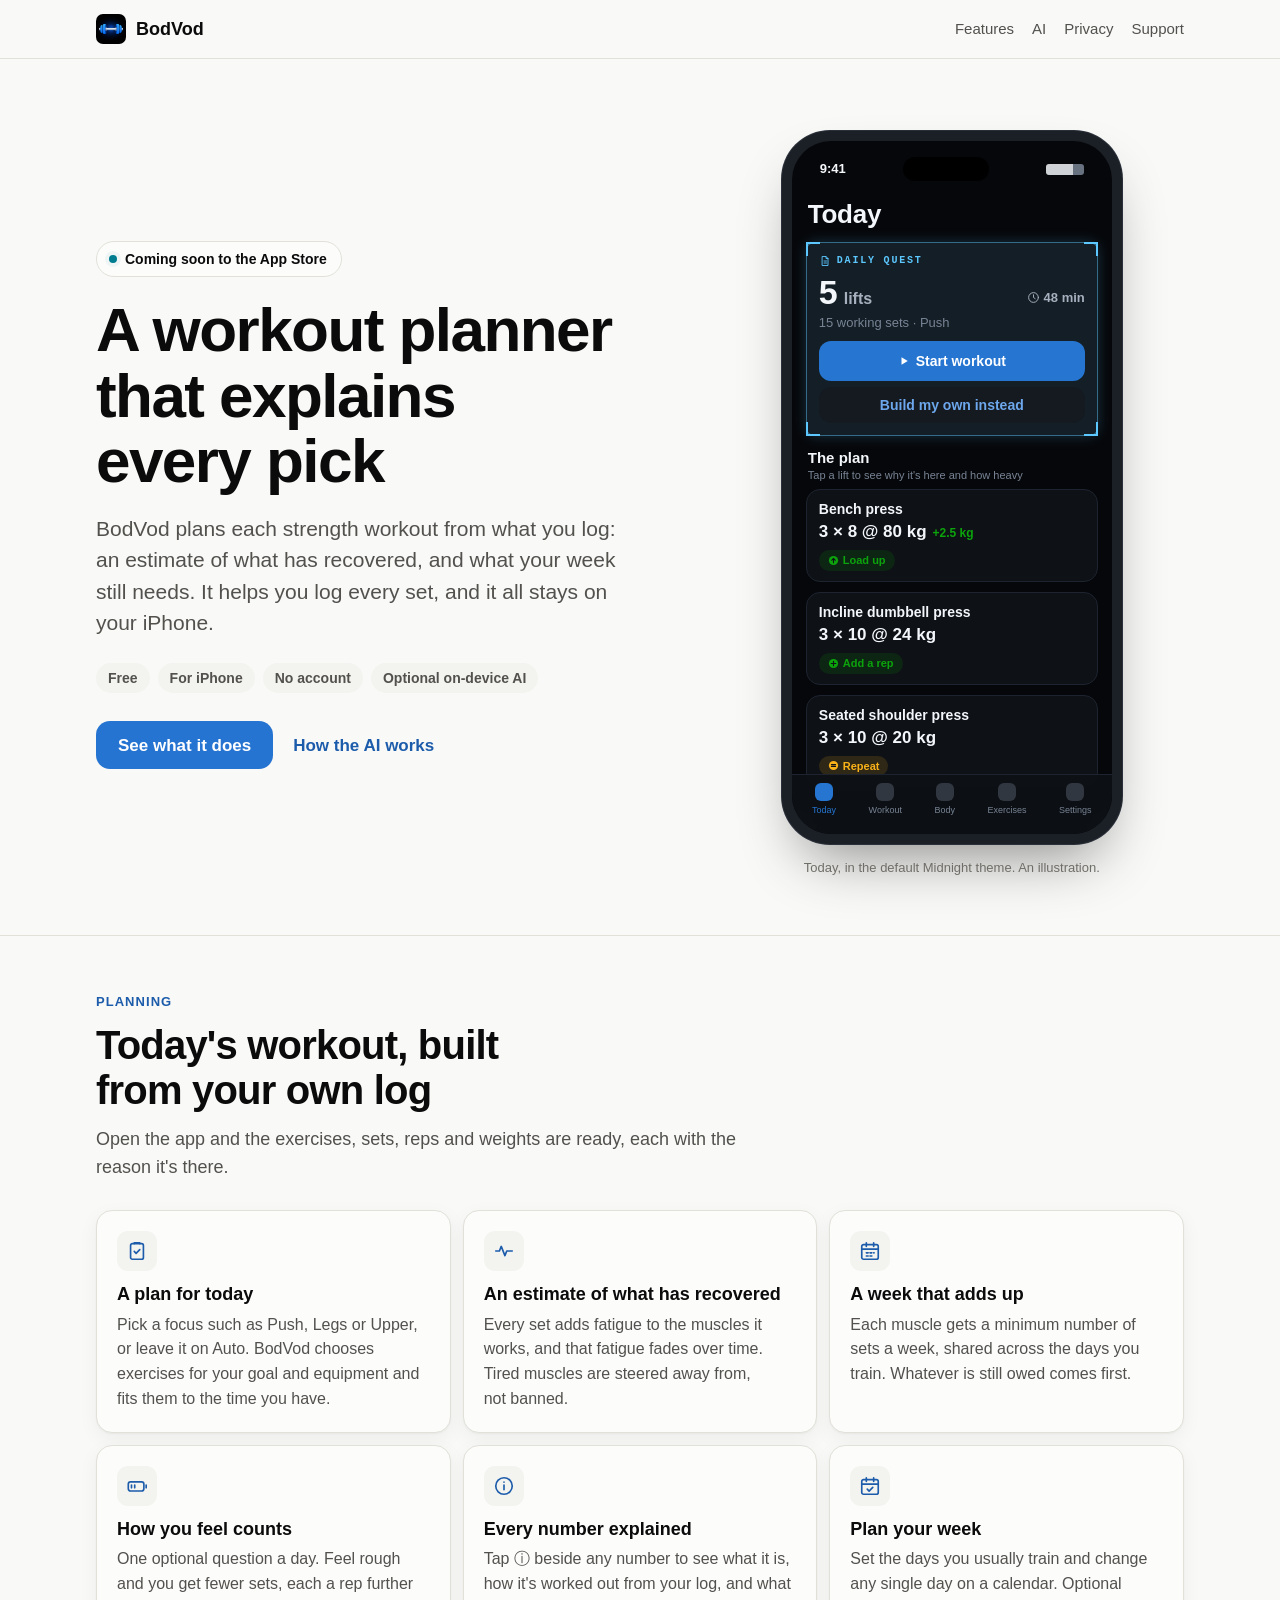
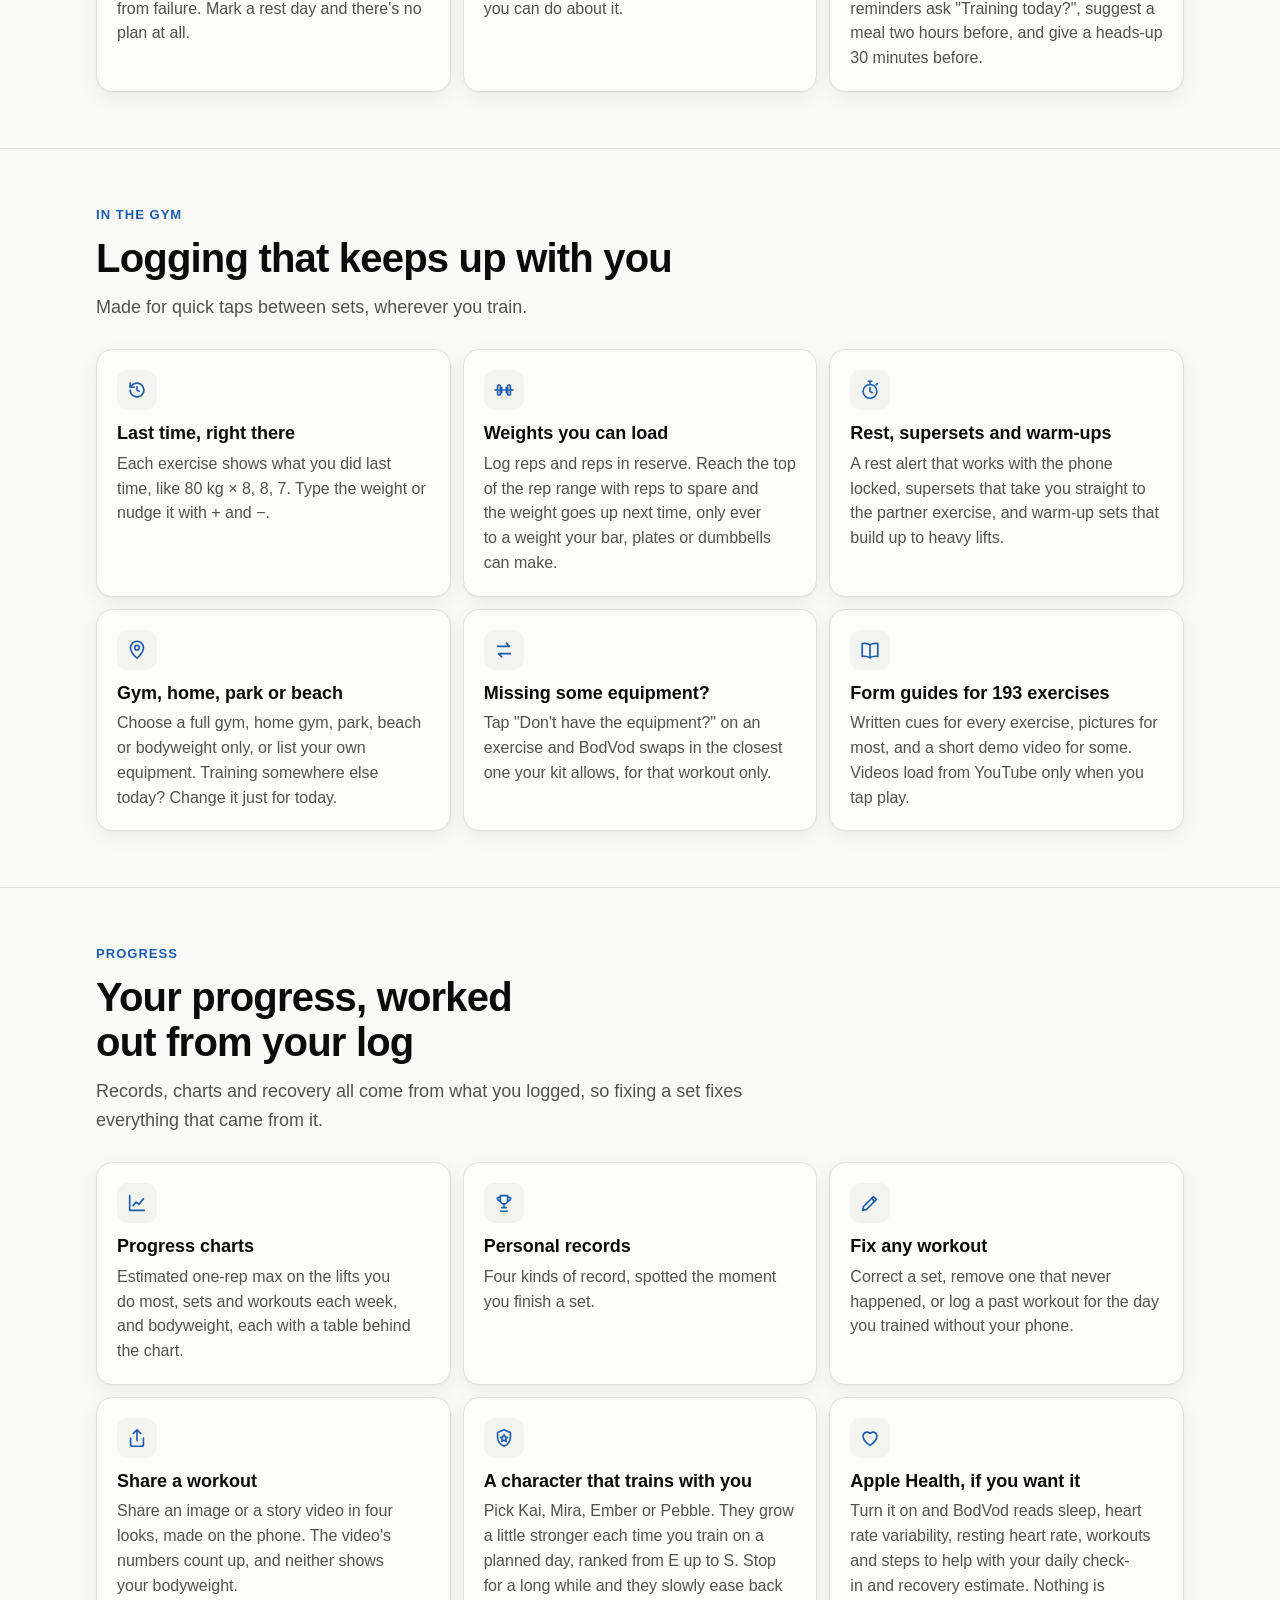
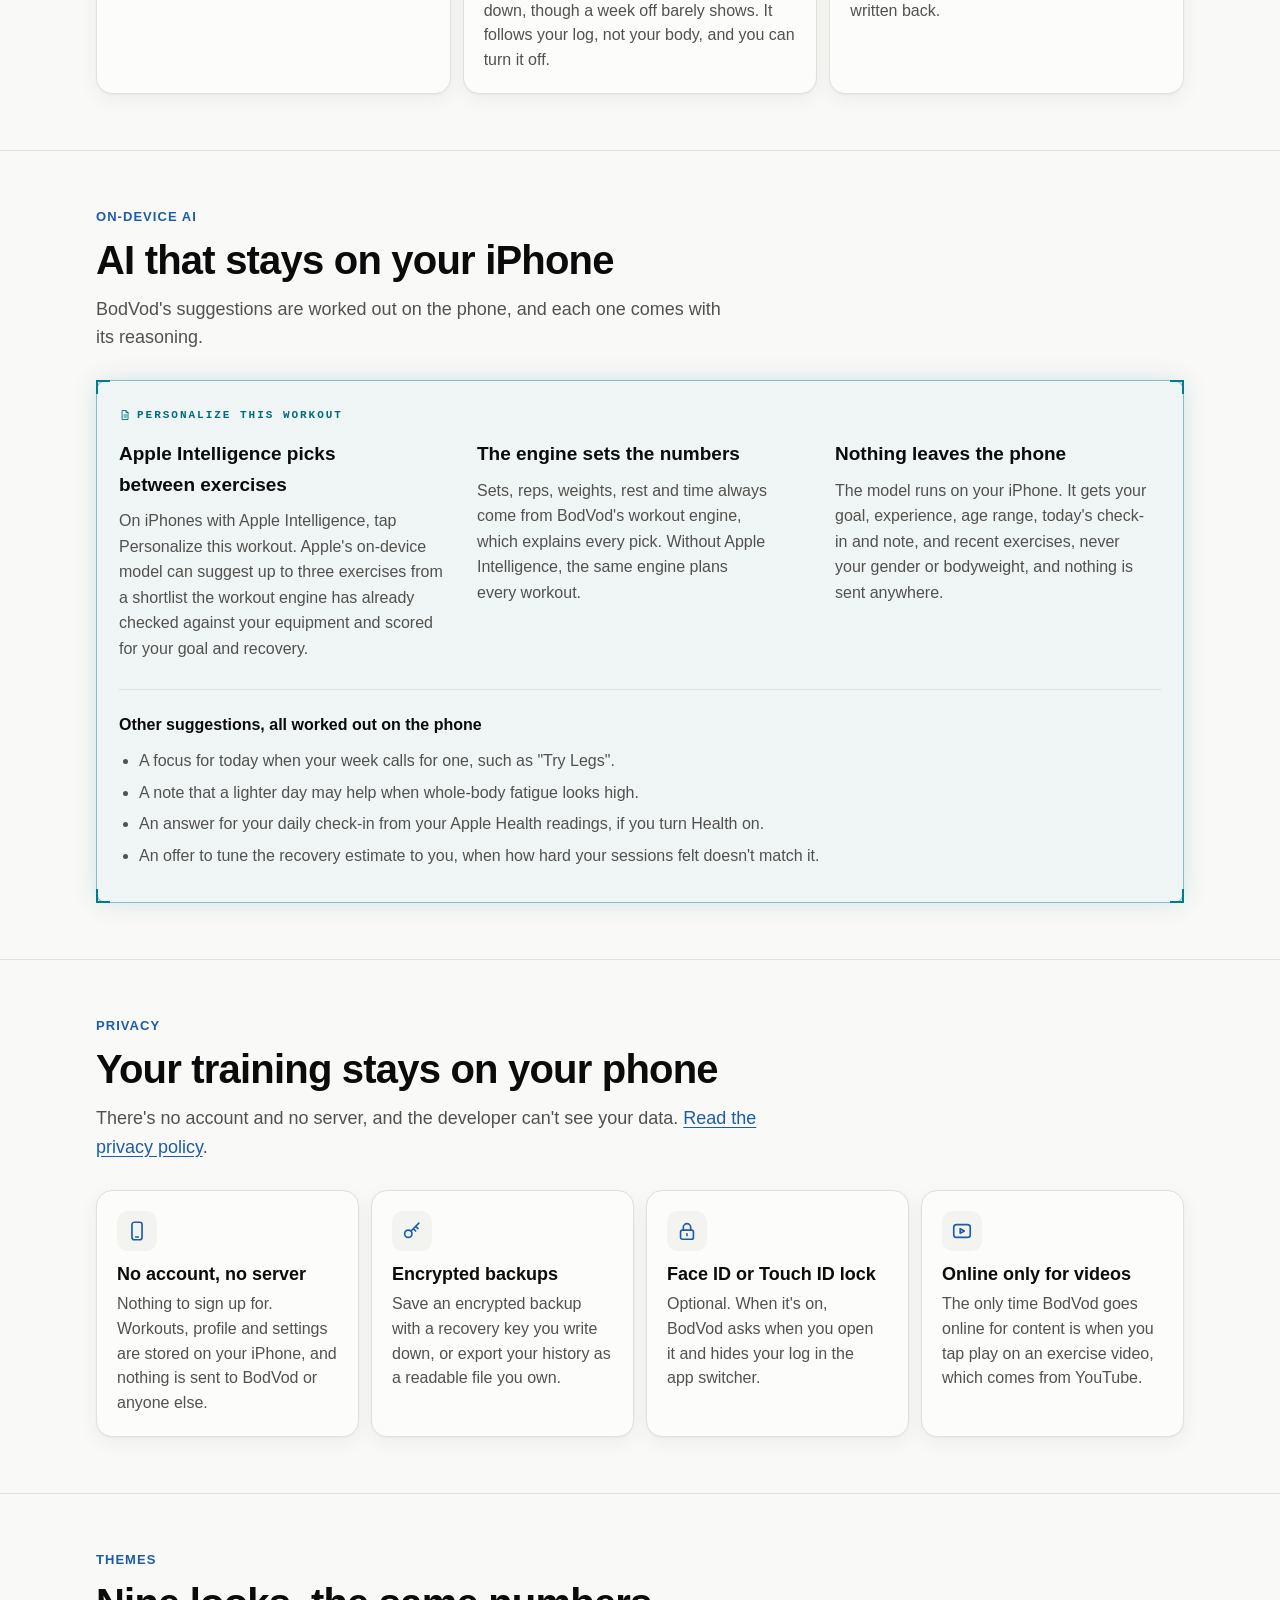
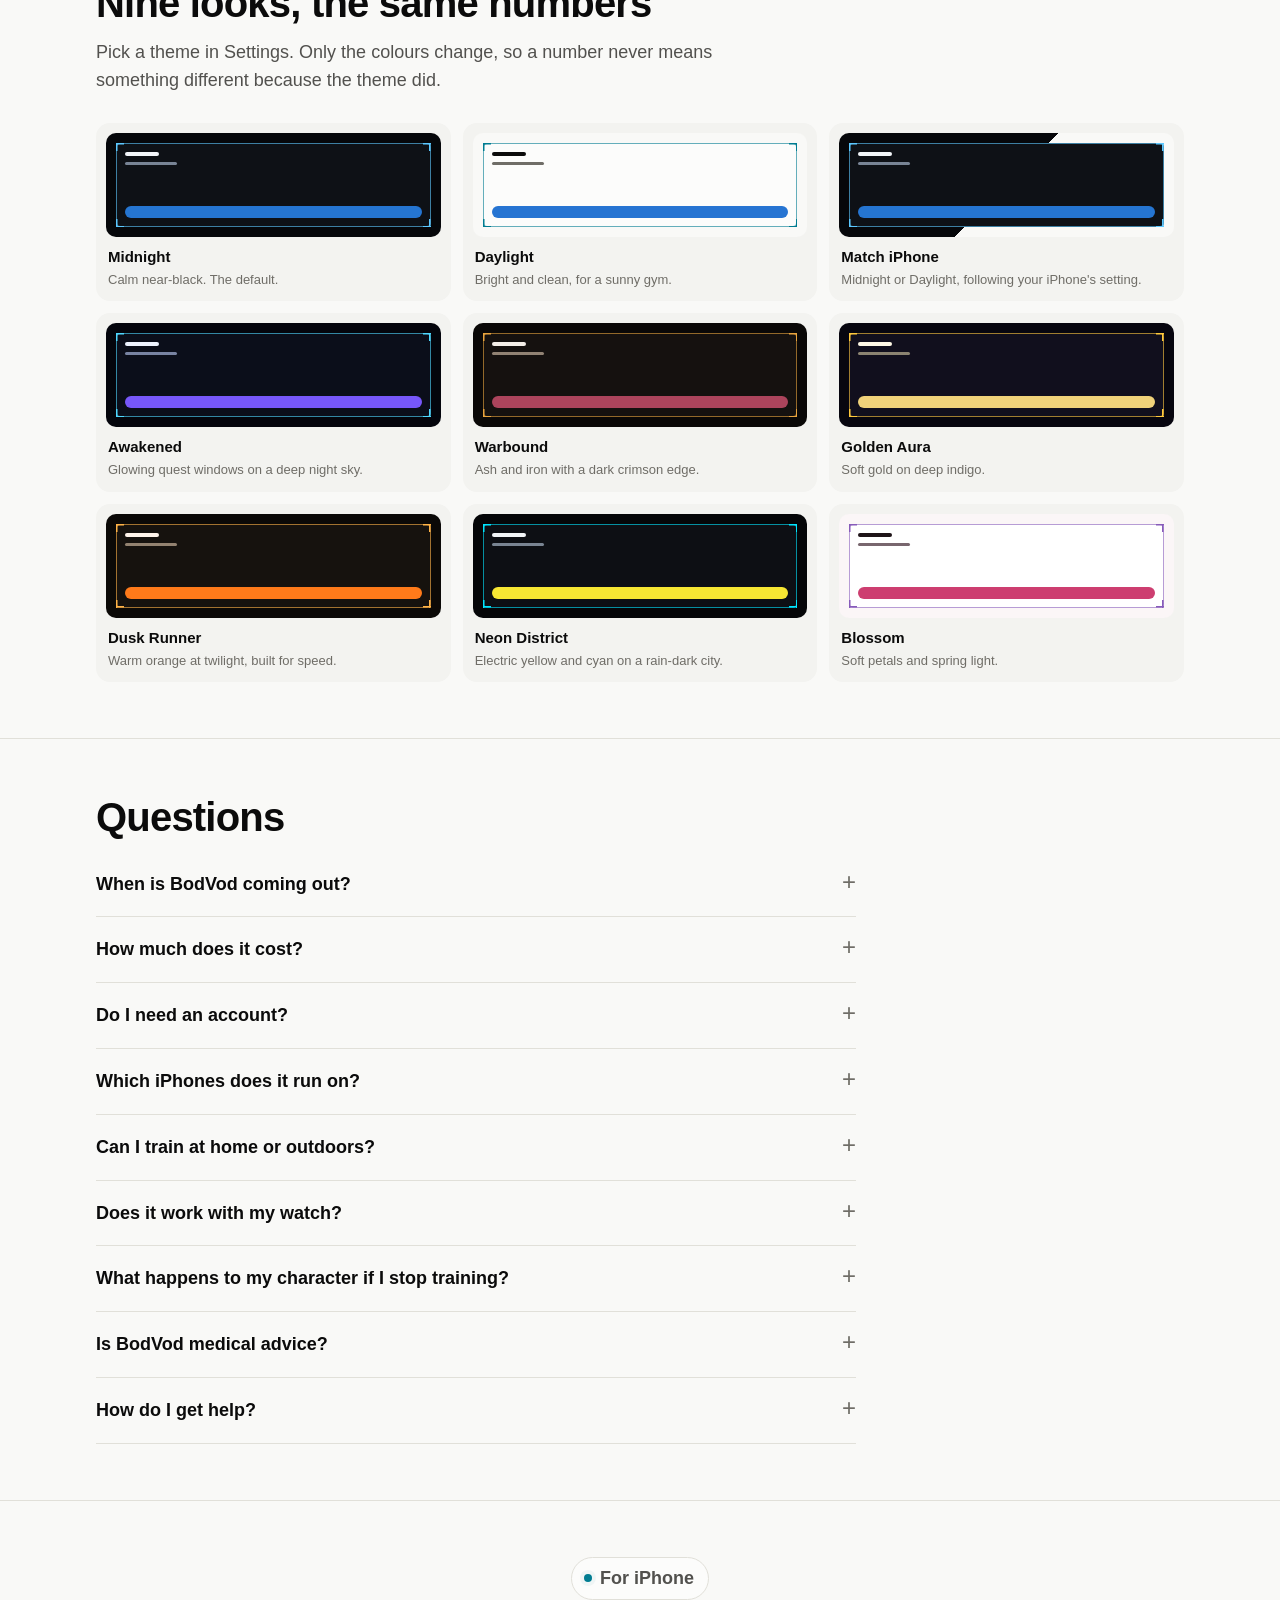
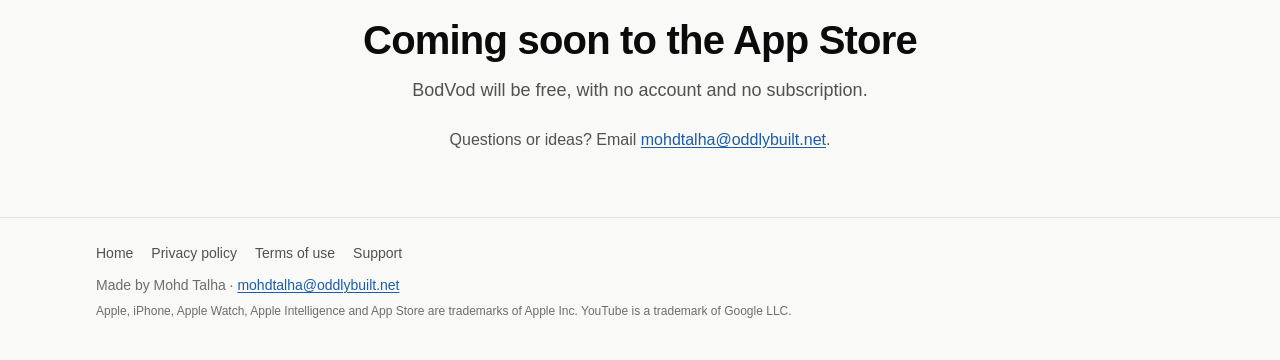
==== commit 83fe2f40: "Say how the character grows and eases off" ====
--- a/index.html
+++ b/index.html
@@ -227,8 +227,8 @@
         <h3>Share a workout</h3>
         <p>Share an image or a story video in four looks, made on the phone. The video's numbers count up, and neither shows your bodyweight.</p></li>
       <li class="card"><span class="icon"><svg class="i" aria-hidden="true"><use href="#i-rank"/></svg></span>
-        <h3>A character on Today</h3>
-        <p>Pick Kai, Mira, Ember or Pebble. Their rank, from E to S, follows how often you've trained on your planned days over the last four weeks. You can turn them off.</p></li>
+        <h3>A character that trains with you</h3>
+        <p>Pick Kai, Mira, Ember or Pebble. They grow a little stronger each time you train on a planned day, ranked from E up to S. Stop for a long while and they slowly ease back down, though a week off barely shows. It follows your log, not your body, and you can turn it off.</p></li>
       <li class="card"><span class="icon"><svg class="i" aria-hidden="true"><use href="#i-heart"/></svg></span>
         <h3>Apple Health, if you want it</h3>
         <p>Turn it on and BodVod reads sleep, heart rate variability, resting heart rate, workouts and steps to help with your daily check-in and recovery estimate. Nothing is written back.</p></li>
@@ -364,6 +364,10 @@
       <p>If your watch or ring writes to Apple Health, BodVod can read sleep, heart rate variability, resting heart rate, workouts and steps from it once you turn Apple Health on. There's no Apple Watch app yet.</p>
     </details>
     <details>
+      <summary>What happens to my character if I stop training?</summary>
+      <p>It eases off at about half the speed it grew. A week off barely shows and a month off keeps most of it. Over a longer break it keeps easing down and can drop a rank or more. Train on your planned days again and it grows back.</p>
+    </details>
+    <details>
       <summary>Is BodVod medical advice?</summary>
       <p>No. BodVod gives estimates and suggestions from what you log. It isn't medical advice, and training carries a risk of injury, so use your judgement and speak to a professional if you have a health condition.</p>
     </details>
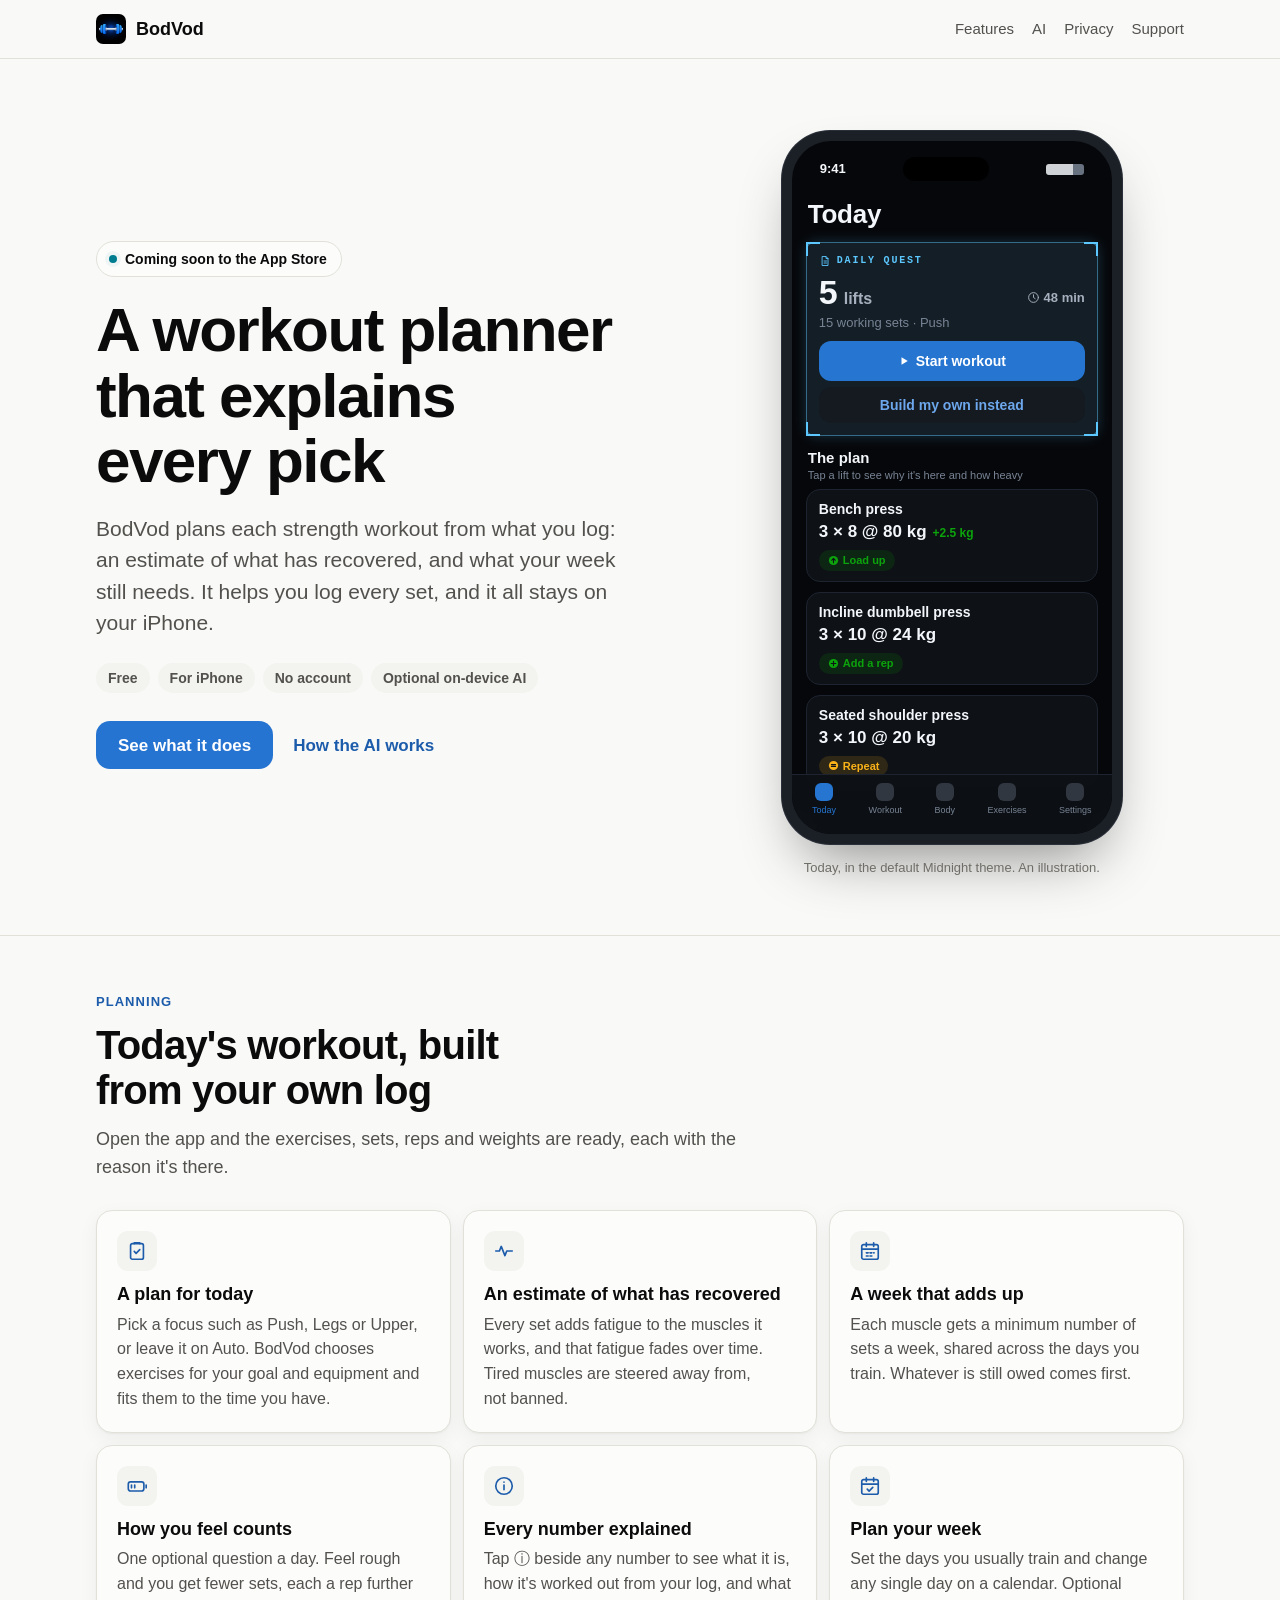
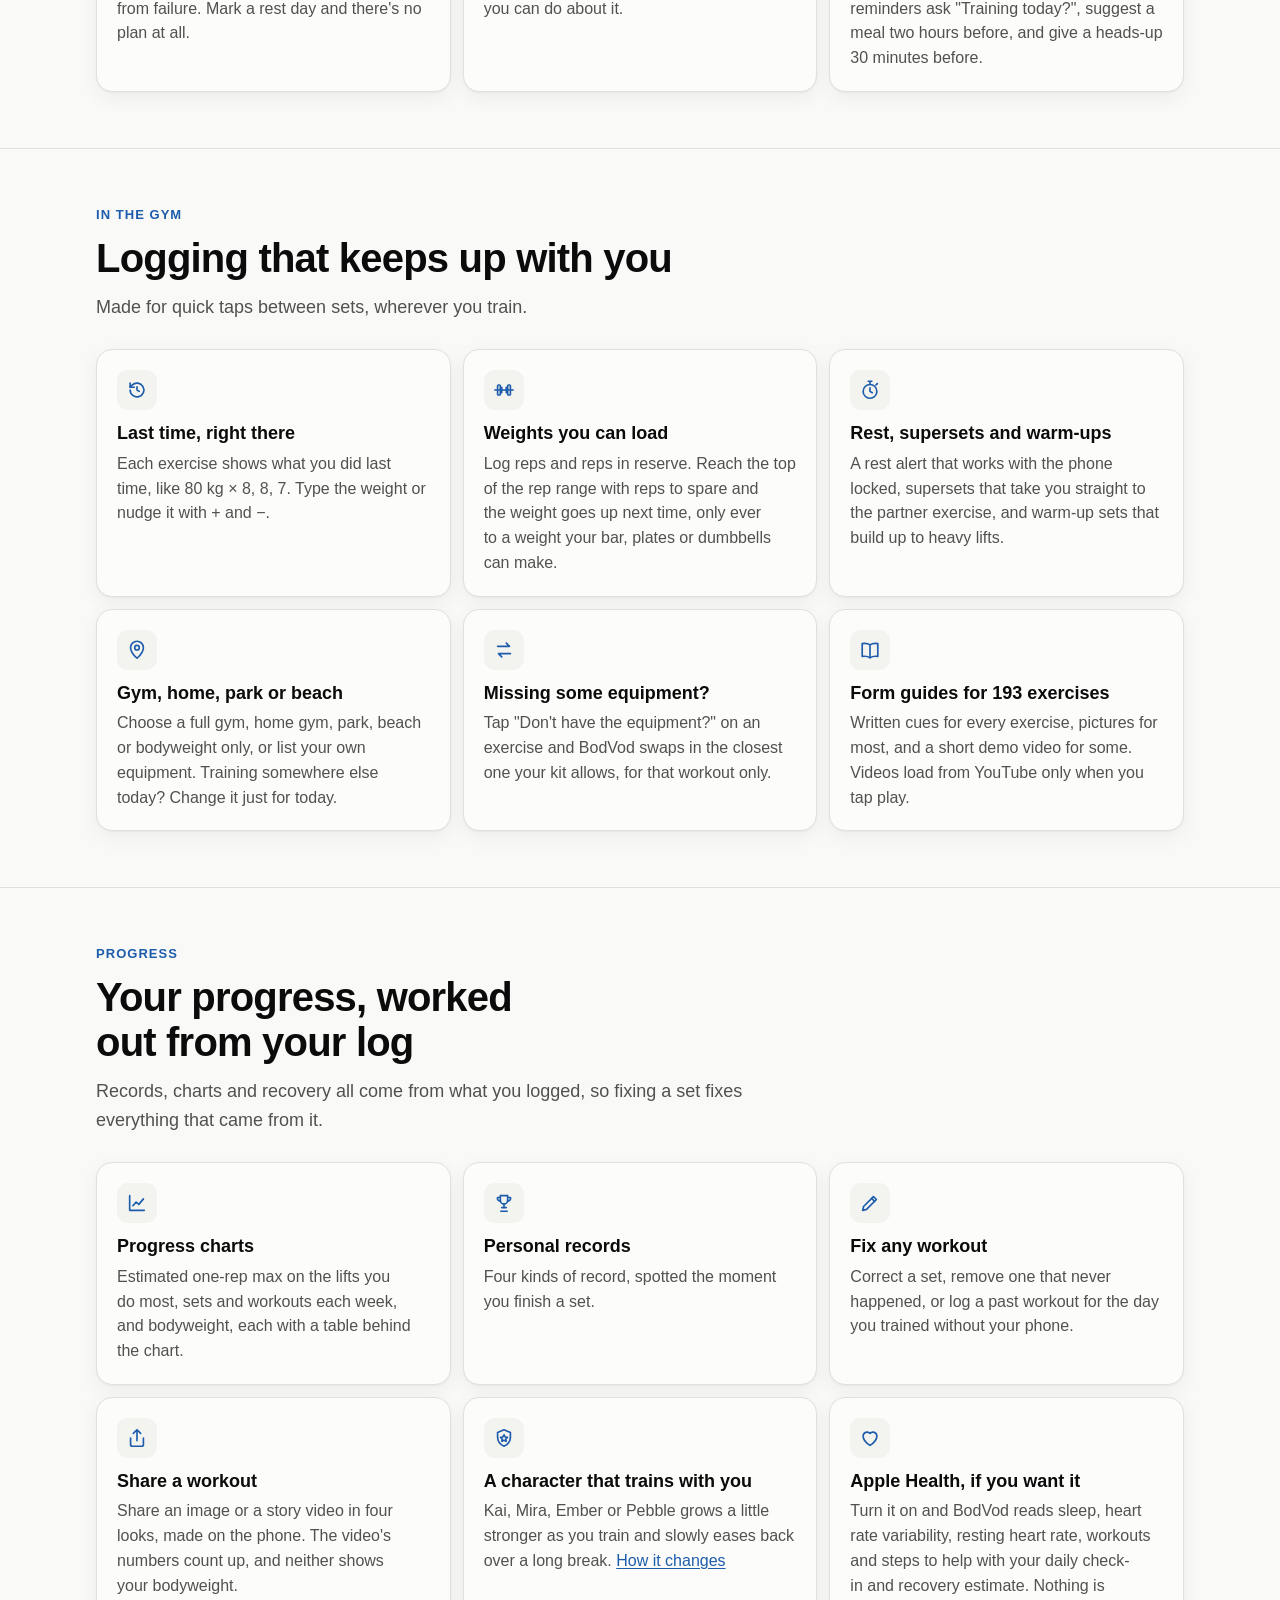
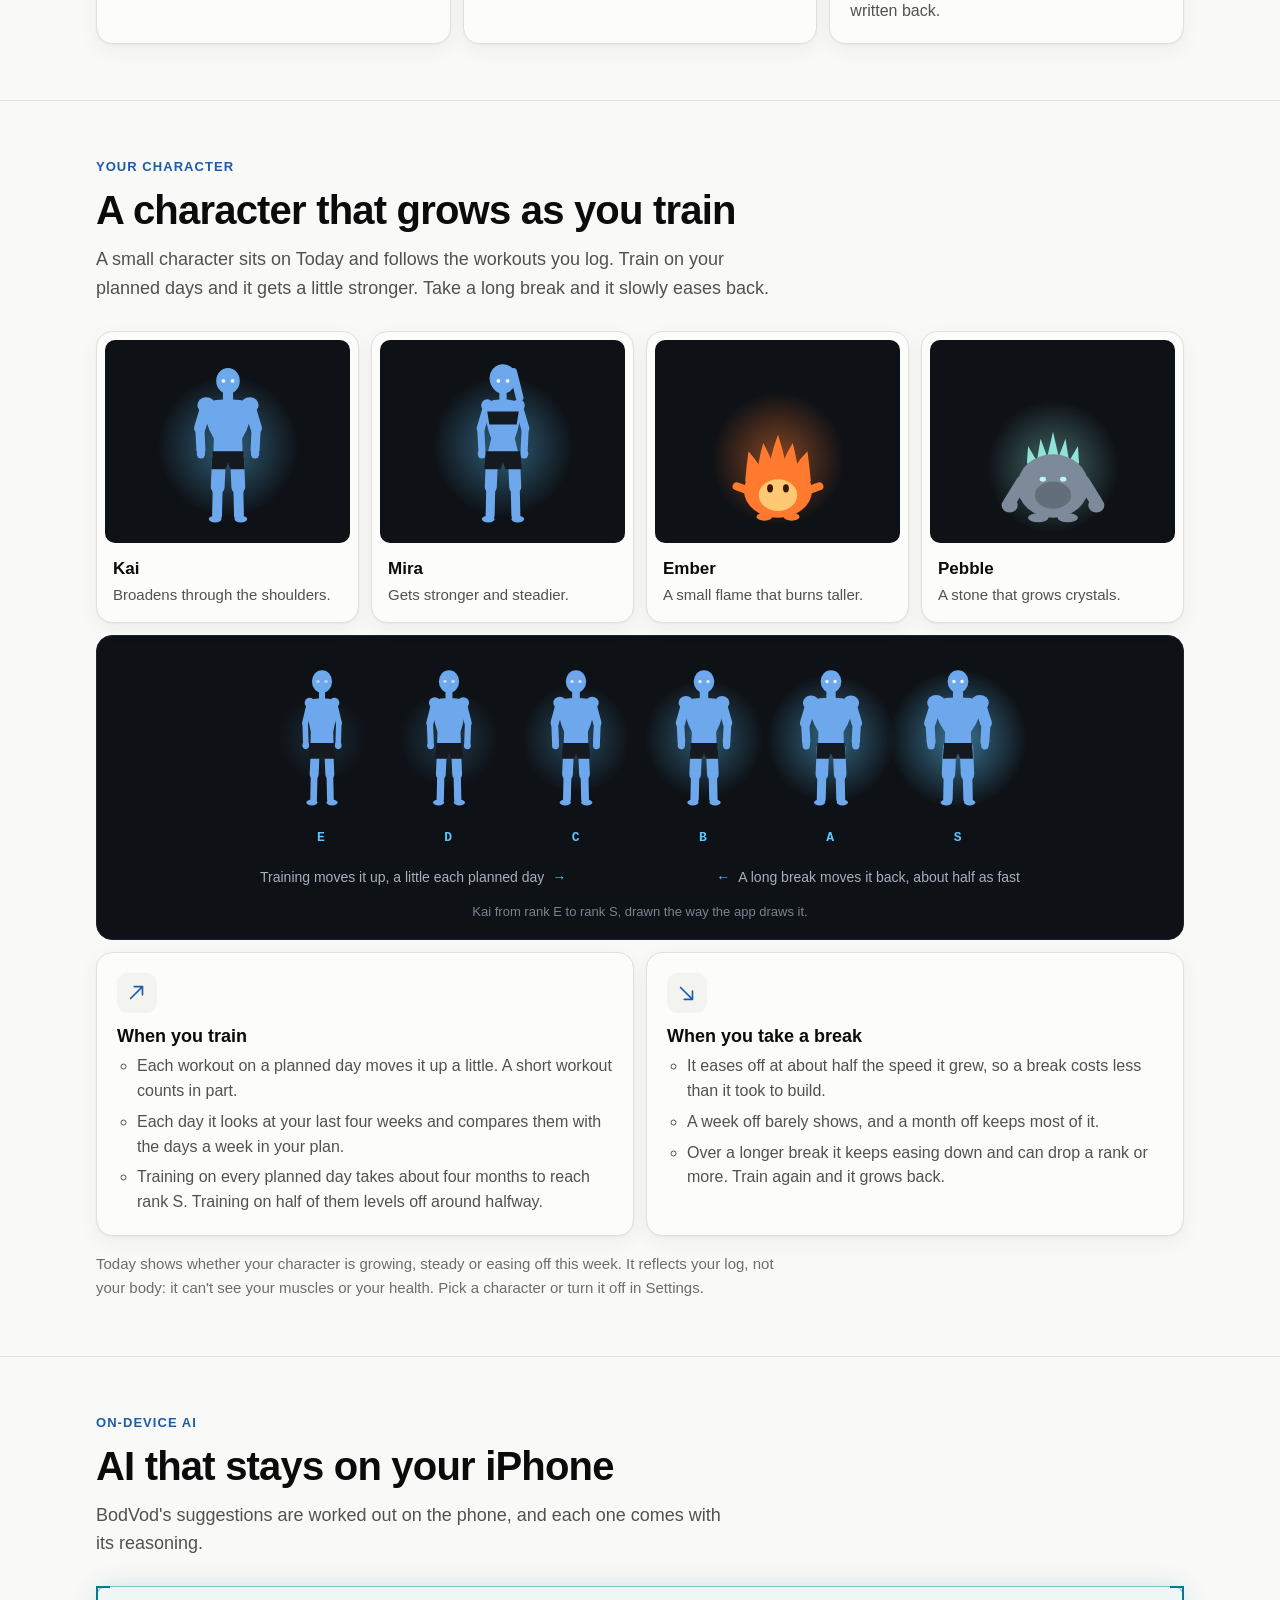
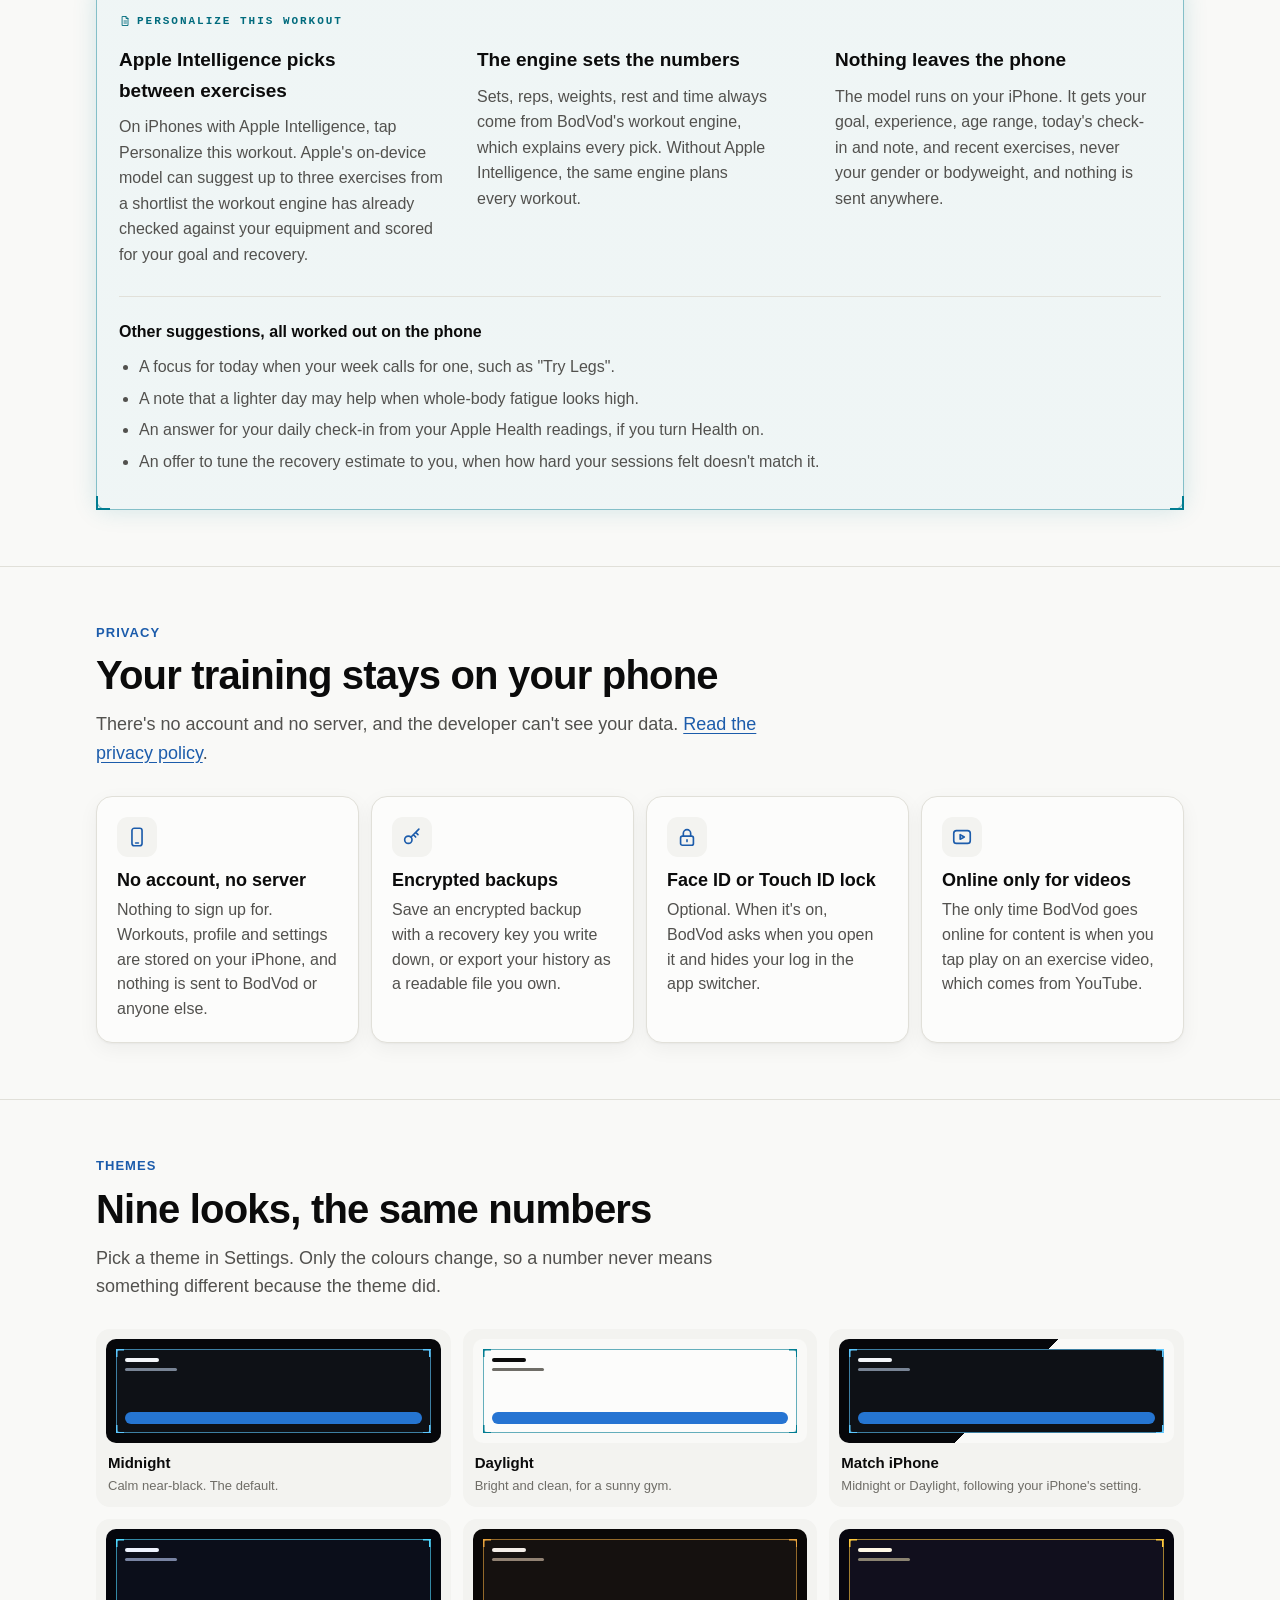
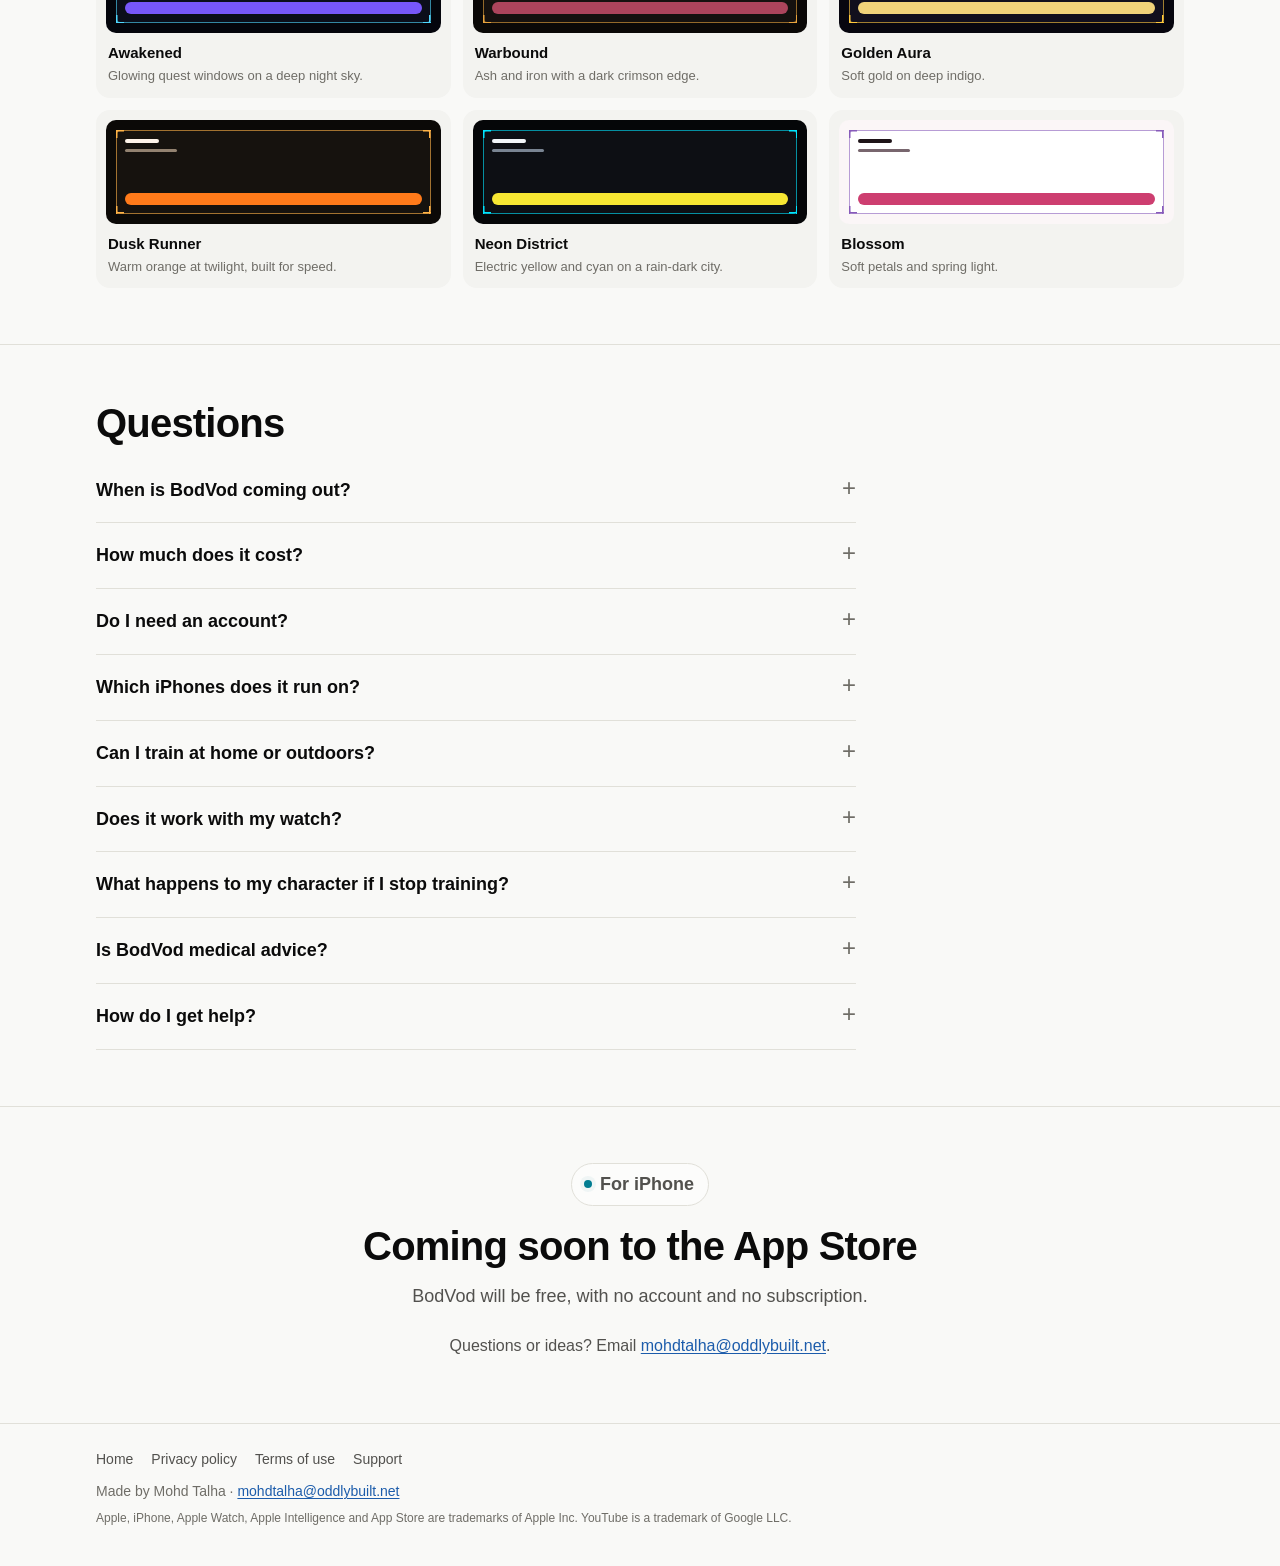
==== commit d05e04be: "Add a section about the training characters" ====
--- a/index.html
+++ b/index.html
@@ -41,6 +41,7 @@
     "A training calendar with optional reminders",
     "Form guides for 193 exercises",
     "Progress charts and personal records",
+    "A character on Today that grows as you train, ranked E to S",
     "Encrypted backups, with no account and no server"
   ],
   "author": {
@@ -83,6 +84,8 @@
   <symbol id="i-edit" viewBox="0 0 24 24"><path d="M4 20l4.2-1L19 8.2 15.8 5 5 15.8z"/><path d="M13.8 7l3.2 3.2"/></symbol>
   <symbol id="i-share" viewBox="0 0 24 24"><path d="M12 3v12M8 7l4-4 4 4"/><path d="M5 12v7a2 2 0 0 0 2 2h10a2 2 0 0 0 2-2v-7"/></symbol>
   <symbol id="i-rank" viewBox="0 0 24 24"><path d="M12 3l7 3v5c0 5-3 8.2-7 10-4-1.8-7-5-7-10V6z"/><path d="M12 8.5l1.2 2.4 2.6.4-1.9 1.8.5 2.6-2.4-1.3-2.4 1.3.5-2.6-1.9-1.8 2.6-.4z"/></symbol>
+  <symbol id="i-up" viewBox="0 0 24 24"><path d="M5 18L18 5M9 5h9v9"/></symbol>
+  <symbol id="i-down" viewBox="0 0 24 24"><path d="M5 6l13 13M18 10v9H9"/></symbol>
   <symbol id="i-heart" viewBox="0 0 24 24"><path d="M12 20s-7.5-4.6-7.5-10.2A4.3 4.3 0 0 1 12 7a4.3 4.3 0 0 1 7.5 2.8C19.5 15.4 12 20 12 20z"/></symbol>
   <symbol id="i-phone" viewBox="0 0 24 24"><rect x="6.5" y="2.5" width="11" height="19" rx="2.5"/><path d="M10.5 18.5h3"/></symbol>
   <symbol id="i-key" viewBox="0 0 24 24"><circle cx="8" cy="15" r="4"/><path d="M11 12l8.5-8.5M16 7l2.5 2.5M13.5 9.5L16 12"/></symbol>
@@ -228,11 +231,56 @@
         <p>Share an image or a story video in four looks, made on the phone. The video's numbers count up, and neither shows your bodyweight.</p></li>
       <li class="card"><span class="icon"><svg class="i" aria-hidden="true"><use href="#i-rank"/></svg></span>
         <h3>A character that trains with you</h3>
-        <p>Pick Kai, Mira, Ember or Pebble. They grow a little stronger each time you train on a planned day, ranked from E up to S. Stop for a long while and they slowly ease back down, though a week off barely shows. It follows your log, not your body, and you can turn it off.</p></li>
+        <p>Kai, Mira, Ember or Pebble grows a little stronger as you train and slowly eases back over a long break. <a href="#character">How it changes</a></p></li>
       <li class="card"><span class="icon"><svg class="i" aria-hidden="true"><use href="#i-heart"/></svg></span>
         <h3>Apple Health, if you want it</h3>
         <p>Turn it on and BodVod reads sleep, heart rate variability, resting heart rate, workouts and steps to help with your daily check-in and recovery estimate. Nothing is written back.</p></li>
     </ul>
+  </div>
+</section>
+
+<section class="band" id="character" aria-labelledby="character-title">
+  <div class="wrap">
+    <header>
+      <span class="kicker">Your character</span>
+      <h2 id="character-title">A character that grows as you train</h2>
+      <p>A small character sits on Today and follows the workouts you log. Train on your planned days and it gets a little stronger. Take a long break and it slowly eases back.</p>
+    </header>
+    <ul class="cast">
+      <li><div class="stage"><svg class="figure" viewBox="0 0 100 140" aria-hidden="true" focusable="false"><defs><radialGradient id="aura1"><stop offset="0" stop-color="#5cc8ff" stop-opacity="0.43"/><stop offset="1" stop-color="#5cc8ff" stop-opacity="0"/></radialGradient></defs><circle cx="50" cy="72" r="55.4" fill="url(#aura1)"/><line x1="42.95" y1="80" x2="41.95" y2="104" stroke="#6da7ec" stroke-width="10.8" stroke-linecap="round"/><line x1="41.95" y1="104" x2="41.45" y2="126" stroke="#6da7ec" stroke-width="7.75" stroke-linecap="round"/><ellipse cx="39.95" cy="129" rx="5" ry="2.6" fill="#6da7ec"/><line x1="57.05" y1="80" x2="58.05" y2="104" stroke="#6da7ec" stroke-width="10.8" stroke-linecap="round"/><line x1="58.05" y1="104" x2="58.55" y2="126" stroke="#6da7ec" stroke-width="7.75" stroke-linecap="round"/><ellipse cx="60.05" cy="129" rx="5" ry="2.6" fill="#6da7ec"/><path d="M31.55 38 Q30.55 52 38.95 66 L38.45 82 L61.55 82 L61.05 66 Q69.45 52 68.45 38 Q50 32.6 31.55 38Z" fill="#6da7ec"/><line x1="50" y1="28" x2="50" y2="37" stroke="#6da7ec" stroke-width="7.95" stroke-linecap="round"/><ellipse cx="50" cy="21" rx="9.21" ry="10" fill="#6da7ec"/><ellipse cx="33.05" cy="40" rx="6.95" ry="6.25" fill="#6da7ec"/><line x1="33.05" y1="41" x2="28" y2="58" stroke="#6da7ec" stroke-width="9" stroke-linecap="round"/><line x1="28" y1="58" x2="28.85" y2="75" stroke="#6da7ec" stroke-width="7.1" stroke-linecap="round"/><ellipse cx="28.85" cy="78" rx="3.28" ry="3.68" fill="#6da7ec"/><ellipse cx="66.95" cy="40" rx="6.95" ry="6.25" fill="#6da7ec"/><line x1="66.95" y1="41" x2="72" y2="58" stroke="#6da7ec" stroke-width="9" stroke-linecap="round"/><line x1="72" y1="58" x2="71.15" y2="75" stroke="#6da7ec" stroke-width="7.1" stroke-linecap="round"/><ellipse cx="71.15" cy="78" rx="3.28" ry="3.68" fill="#6da7ec"/><path d="M37.95 76 L62.05 76 L63.05 90 L52 90 L50 85 L48 90 L36.95 90Z" fill="#151a21"/><ellipse cx="46.4" cy="21" rx="1.5" ry="1.48" fill="#fff" fill-opacity="0.88"/><ellipse cx="53.6" cy="21" rx="1.5" ry="1.48" fill="#fff" fill-opacity="0.88"/></svg></div><h3>Kai</h3><p>Broadens through the shoulders.</p></li>
+      <li><div class="stage"><svg class="figure" viewBox="0 0 100 140" aria-hidden="true" focusable="false"><defs><radialGradient id="aura2"><stop offset="0" stop-color="#5cc8ff" stop-opacity="0.43"/><stop offset="1" stop-color="#5cc8ff" stop-opacity="0"/></radialGradient></defs><circle cx="50" cy="72" r="55.4" fill="url(#aura2)"/><line x1="41.45" y1="80" x2="40.45" y2="104" stroke="#6da7ec" stroke-width="9.4" stroke-linecap="round"/><line x1="40.45" y1="104" x2="39.95" y2="126" stroke="#6da7ec" stroke-width="7.05" stroke-linecap="round"/><ellipse cx="38.45" cy="129" rx="5" ry="2.6" fill="#6da7ec"/><line x1="58.55" y1="80" x2="59.55" y2="104" stroke="#6da7ec" stroke-width="9.4" stroke-linecap="round"/><line x1="59.55" y1="104" x2="60.05" y2="126" stroke="#6da7ec" stroke-width="7.05" stroke-linecap="round"/><ellipse cx="61.55" cy="129" rx="5" ry="2.6" fill="#6da7ec"/><path d="M36.2 38 Q35.2 52 40.8 66 L36.95 82 L63.05 82 L59.2 66 Q64.8 52 63.8 38 Q50 32.6 36.2 38Z" fill="#6da7ec"/><line x1="50" y1="28" x2="50" y2="37" stroke="#6da7ec" stroke-width="5.7" stroke-linecap="round"/><ellipse cx="50" cy="19" rx="10.5" ry="11" fill="#6da7ec"/><line x1="58" y1="14" x2="63" y2="34" stroke="#6da7ec" stroke-width="6" stroke-linecap="round"/><ellipse cx="50" cy="21" rx="9.21" ry="10" fill="#6da7ec"/><ellipse cx="37.7" cy="40" rx="4.7" ry="4.7" fill="#6da7ec"/><line x1="37.7" y1="41" x2="32.65" y2="58" stroke="#6da7ec" stroke-width="6.4" stroke-linecap="round"/><line x1="32.65" y1="58" x2="33.5" y2="75" stroke="#6da7ec" stroke-width="5.55" stroke-linecap="round"/><ellipse cx="33.5" cy="78" rx="3.28" ry="3.68" fill="#6da7ec"/><ellipse cx="62.3" cy="40" rx="4.7" ry="4.7" fill="#6da7ec"/><line x1="62.3" y1="41" x2="67.35" y2="58" stroke="#6da7ec" stroke-width="6.4" stroke-linecap="round"/><line x1="67.35" y1="58" x2="66.5" y2="75" stroke="#6da7ec" stroke-width="5.55" stroke-linecap="round"/><ellipse cx="66.5" cy="78" rx="3.28" ry="3.68" fill="#6da7ec"/><path d="M36.45 76 L63.55 76 L64.55 90 L52 90 L50 85 L48 90 L35.45 90Z" fill="#151a21"/><path d="M37.7 45 L62.3 45 L60.7 55 L39.3 55Z" fill="#151a21"/><ellipse cx="46.4" cy="21" rx="1.5" ry="1.48" fill="#fff" fill-opacity="0.88"/><ellipse cx="53.6" cy="21" rx="1.5" ry="1.48" fill="#fff" fill-opacity="0.88"/></svg></div><h3>Mira</h3><p>Gets stronger and steadier.</p></li>
+      <li><div class="stage"><svg class="figure" viewBox="0 0 100 140" aria-hidden="true" focusable="false"><defs><radialGradient id="aura3"><stop offset="0" stop-color="#ff7a2e" stop-opacity="0.49"/><stop offset="1" stop-color="#ff7a2e" stop-opacity="0"/></radialGradient></defs><circle cx="50" cy="82" r="52.2" fill="url(#aura3)"/><ellipse cx="50" cy="106.74" rx="26.58" ry="21.26" fill="#ff7a2e"/><path d="M24.31 99.65 Q25.19 87.78 26.96 75.92 Q39.37 90.16 40.25 99.65Z" fill="#ff7a2e"/><path d="M33.17 99.65 Q34.05 84.59 38.48 69.53 Q48.23 87.6 49.11 99.65Z" fill="#ff7a2e"/><path d="M42.03 99.65 Q42.91 81.4 50 63.14 Q57.09 85.05 57.97 99.65Z" fill="#ff7a2e"/><path d="M50.89 99.65 Q51.77 84.59 61.52 69.53 Q65.95 87.6 66.83 99.65Z" fill="#ff7a2e"/><path d="M59.75 99.65 Q60.63 87.78 73.04 75.92 Q74.81 90.16 75.69 99.65Z" fill="#ff7a2e"/><ellipse cx="50" cy="110.28" rx="15.06" ry="12.4" fill="#ffd17a" fill-opacity="0.9"/><line x1="26.96" y1="106.74" x2="17.66" y2="103.37" stroke="#ff7a2e" stroke-width="6.29" stroke-linecap="round"/><ellipse cx="39.37" cy="127.11" rx="6.2" ry="3.1" fill="#ff7a2e"/><ellipse cx="43.8" cy="104.96" rx="2.3" ry="3.26" fill="#3b1705"/><line x1="73.04" y1="106.74" x2="82.34" y2="103.37" stroke="#ff7a2e" stroke-width="6.29" stroke-linecap="round"/><ellipse cx="60.63" cy="127.11" rx="6.2" ry="3.1" fill="#ff7a2e"/><ellipse cx="56.2" cy="104.96" rx="2.3" ry="3.26" fill="#3b1705"/></svg></div><h3>Ember</h3><p>A small flame that burns taller.</p></li>
+      <li><div class="stage"><svg class="figure" viewBox="0 0 100 140" aria-hidden="true" focusable="false"><defs><radialGradient id="aura4"><stop offset="0" stop-color="#8fe3d9" stop-opacity="0.41"/><stop offset="1" stop-color="#8fe3d9" stop-opacity="0"/></radialGradient></defs><circle cx="50" cy="88" r="52.2" fill="url(#aura4)"/><path d="M29.62 85.47 L30.51 71.83 L38.48 85.47Z" fill="#8fe3d9"/><path d="M37.6 82.81 L40.25 66.25 L46.46 82.81Z" fill="#8fe3d9"/><path d="M45.57 80.16 L50 60.66 L54.43 80.16Z" fill="#8fe3d9"/><path d="M53.54 82.81 L59.75 66.25 L62.4 82.81Z" fill="#8fe3d9"/><path d="M61.52 85.47 L69.49 71.83 L70.38 85.47Z" fill="#8fe3d9"/><ellipse cx="50" cy="103.19" rx="27.82" ry="24.81" fill="#7d8a99"/><ellipse cx="50" cy="110.28" rx="14.18" ry="10.63" fill="#5c6975" fill-opacity="0.8"/><line x1="26.08" y1="99.65" x2="16.15" y2="115.6" stroke="#7d8a99" stroke-width="9.57" stroke-linecap="round"/><ellipse cx="16.15" cy="118.25" rx="6.29" ry="5.67" fill="#7d8a99"/><ellipse cx="38.48" cy="128" rx="7.97" ry="3.54" fill="#7d8a99"/><ellipse cx="42.03" cy="97.88" rx="2.48" ry="1.95" fill="#bff5f0"/><line x1="73.92" y1="99.65" x2="83.85" y2="115.6" stroke="#7d8a99" stroke-width="9.57" stroke-linecap="round"/><ellipse cx="83.85" cy="118.25" rx="6.29" ry="5.67" fill="#7d8a99"/><ellipse cx="61.52" cy="128" rx="7.97" ry="3.54" fill="#7d8a99"/><ellipse cx="57.97" cy="97.88" rx="2.48" ry="1.95" fill="#bff5f0"/></svg></div><h3>Pebble</h3><p>A stone that grows crystals.</p></li>
+    </ul>
+    <figure class="ranks">
+      <ol aria-label="Kai at each rank">
+        <li><svg class="figure" viewBox="0 0 100 140" aria-hidden="true" focusable="false"><defs><radialGradient id="aura5"><stop offset="0" stop-color="#5cc8ff" stop-opacity="0.15"/><stop offset="1" stop-color="#5cc8ff" stop-opacity="0"/></radialGradient></defs><circle cx="50" cy="72" r="40" fill="url(#aura5)"/><line x1="44" y1="80" x2="43" y2="104" stroke="#6da7ec" stroke-width="8" stroke-linecap="round"/><line x1="43" y1="104" x2="42.5" y2="126" stroke="#6da7ec" stroke-width="6" stroke-linecap="round"/><ellipse cx="41" cy="129" rx="5" ry="2.6" fill="#6da7ec"/><line x1="56" y1="80" x2="57" y2="104" stroke="#6da7ec" stroke-width="8" stroke-linecap="round"/><line x1="57" y1="104" x2="57.5" y2="126" stroke="#6da7ec" stroke-width="6" stroke-linecap="round"/><ellipse cx="59" cy="129" rx="5" ry="2.6" fill="#6da7ec"/><path d="M37.5 38 Q36.5 52 40 66 L39.5 82 L60.5 82 L60 66 Q63.5 52 62.5 38 Q50 34 37.5 38Z" fill="#6da7ec"/><line x1="50" y1="28" x2="50" y2="37" stroke="#6da7ec" stroke-width="5.5" stroke-linecap="round"/><ellipse cx="50" cy="21" rx="9" ry="10" fill="#6da7ec"/><ellipse cx="39" cy="40" rx="4.5" ry="4.5" fill="#6da7ec"/><line x1="39" y1="41" x2="35" y2="58" stroke="#6da7ec" stroke-width="5.5" stroke-linecap="round"/><line x1="35" y1="58" x2="35.5" y2="75" stroke="#6da7ec" stroke-width="5" stroke-linecap="round"/><ellipse cx="35.5" cy="78" rx="3" ry="3.4" fill="#6da7ec"/><ellipse cx="61" cy="40" rx="4.5" ry="4.5" fill="#6da7ec"/><line x1="61" y1="41" x2="65" y2="58" stroke="#6da7ec" stroke-width="5.5" stroke-linecap="round"/><line x1="65" y1="58" x2="64.5" y2="75" stroke="#6da7ec" stroke-width="5" stroke-linecap="round"/><ellipse cx="64.5" cy="78" rx="3" ry="3.4" fill="#6da7ec"/><path d="M39 76 L61 76 L62 90 L52 90 L50 85 L48 90 L38 90Z" fill="#151a21"/><ellipse cx="46.4" cy="21" rx="1.5" ry="1.2" fill="#fff" fill-opacity="0.6"/><ellipse cx="53.6" cy="21" rx="1.5" ry="1.2" fill="#fff" fill-opacity="0.6"/></svg><span>E</span></li>
+        <li><svg class="figure" viewBox="0 0 100 140" aria-hidden="true" focusable="false"><defs><radialGradient id="aura6"><stop offset="0" stop-color="#5cc8ff" stop-opacity="0.23"/><stop offset="1" stop-color="#5cc8ff" stop-opacity="0"/></radialGradient></defs><circle cx="50" cy="72" r="44.4" fill="url(#aura6)"/><line x1="43.7" y1="80" x2="42.7" y2="104" stroke="#6da7ec" stroke-width="8.8" stroke-linecap="round"/><line x1="42.7" y1="104" x2="42.2" y2="126" stroke="#6da7ec" stroke-width="6.5" stroke-linecap="round"/><ellipse cx="40.7" cy="129" rx="5" ry="2.6" fill="#6da7ec"/><line x1="56.3" y1="80" x2="57.3" y2="104" stroke="#6da7ec" stroke-width="8.8" stroke-linecap="round"/><line x1="57.3" y1="104" x2="57.8" y2="126" stroke="#6da7ec" stroke-width="6.5" stroke-linecap="round"/><ellipse cx="59.3" cy="129" rx="5" ry="2.6" fill="#6da7ec"/><path d="M35.8 38 Q34.8 52 39.7 66 L39.2 82 L60.8 82 L60.3 66 Q65.2 52 64.2 38 Q50 33.6 35.8 38Z" fill="#6da7ec"/><line x1="50" y1="28" x2="50" y2="37" stroke="#6da7ec" stroke-width="6.2" stroke-linecap="round"/><ellipse cx="50" cy="21" rx="9.06" ry="10" fill="#6da7ec"/><ellipse cx="37.3" cy="40" rx="5.2" ry="5" fill="#6da7ec"/><line x1="37.3" y1="41" x2="33" y2="58" stroke="#6da7ec" stroke-width="6.5" stroke-linecap="round"/><line x1="33" y1="58" x2="33.6" y2="75" stroke="#6da7ec" stroke-width="5.6" stroke-linecap="round"/><ellipse cx="33.6" cy="78" rx="3.08" ry="3.48" fill="#6da7ec"/><ellipse cx="62.7" cy="40" rx="5.2" ry="5" fill="#6da7ec"/><line x1="62.7" y1="41" x2="67" y2="58" stroke="#6da7ec" stroke-width="6.5" stroke-linecap="round"/><line x1="67" y1="58" x2="66.4" y2="75" stroke="#6da7ec" stroke-width="5.6" stroke-linecap="round"/><ellipse cx="66.4" cy="78" rx="3.08" ry="3.48" fill="#6da7ec"/><path d="M38.7 76 L61.3 76 L62.3 90 L52 90 L50 85 L48 90 L37.7 90Z" fill="#151a21"/><ellipse cx="46.4" cy="21" rx="1.5" ry="1.28" fill="#fff" fill-opacity="0.68"/><ellipse cx="53.6" cy="21" rx="1.5" ry="1.28" fill="#fff" fill-opacity="0.68"/></svg><span>D</span></li>
+        <li><svg class="figure" viewBox="0 0 100 140" aria-hidden="true" focusable="false"><defs><radialGradient id="aura7"><stop offset="0" stop-color="#5cc8ff" stop-opacity="0.31"/><stop offset="1" stop-color="#5cc8ff" stop-opacity="0"/></radialGradient></defs><circle cx="50" cy="72" r="48.8" fill="url(#aura7)"/><line x1="43.4" y1="80" x2="42.4" y2="104" stroke="#6da7ec" stroke-width="9.6" stroke-linecap="round"/><line x1="42.4" y1="104" x2="41.9" y2="126" stroke="#6da7ec" stroke-width="7" stroke-linecap="round"/><ellipse cx="40.4" cy="129" rx="5" ry="2.6" fill="#6da7ec"/><line x1="56.6" y1="80" x2="57.6" y2="104" stroke="#6da7ec" stroke-width="9.6" stroke-linecap="round"/><line x1="57.6" y1="104" x2="58.1" y2="126" stroke="#6da7ec" stroke-width="7" stroke-linecap="round"/><ellipse cx="59.6" cy="129" rx="5" ry="2.6" fill="#6da7ec"/><path d="M34.1 38 Q33.1 52 39.4 66 L38.9 82 L61.1 82 L60.6 66 Q66.9 52 65.9 38 Q50 33.2 34.1 38Z" fill="#6da7ec"/><line x1="50" y1="28" x2="50" y2="37" stroke="#6da7ec" stroke-width="6.9" stroke-linecap="round"/><ellipse cx="50" cy="21" rx="9.12" ry="10" fill="#6da7ec"/><ellipse cx="35.6" cy="40" rx="5.9" ry="5.5" fill="#6da7ec"/><line x1="35.6" y1="41" x2="31" y2="58" stroke="#6da7ec" stroke-width="7.5" stroke-linecap="round"/><line x1="31" y1="58" x2="31.7" y2="75" stroke="#6da7ec" stroke-width="6.2" stroke-linecap="round"/><ellipse cx="31.7" cy="78" rx="3.16" ry="3.56" fill="#6da7ec"/><ellipse cx="64.4" cy="40" rx="5.9" ry="5.5" fill="#6da7ec"/><line x1="64.4" y1="41" x2="69" y2="58" stroke="#6da7ec" stroke-width="7.5" stroke-linecap="round"/><line x1="69" y1="58" x2="68.3" y2="75" stroke="#6da7ec" stroke-width="6.2" stroke-linecap="round"/><ellipse cx="68.3" cy="78" rx="3.16" ry="3.56" fill="#6da7ec"/><path d="M38.4 76 L61.6 76 L62.6 90 L52 90 L50 85 L48 90 L37.4 90Z" fill="#151a21"/><ellipse cx="46.4" cy="21" rx="1.5" ry="1.36" fill="#fff" fill-opacity="0.76"/><ellipse cx="53.6" cy="21" rx="1.5" ry="1.36" fill="#fff" fill-opacity="0.76"/></svg><span>C</span></li>
+        <li><svg class="figure" viewBox="0 0 100 140" aria-hidden="true" focusable="false"><defs><radialGradient id="aura8"><stop offset="0" stop-color="#5cc8ff" stop-opacity="0.39"/><stop offset="1" stop-color="#5cc8ff" stop-opacity="0"/></radialGradient></defs><circle cx="50" cy="72" r="53.2" fill="url(#aura8)"/><line x1="43.1" y1="80" x2="42.1" y2="104" stroke="#6da7ec" stroke-width="10.4" stroke-linecap="round"/><line x1="42.1" y1="104" x2="41.6" y2="126" stroke="#6da7ec" stroke-width="7.5" stroke-linecap="round"/><ellipse cx="40.1" cy="129" rx="5" ry="2.6" fill="#6da7ec"/><line x1="56.9" y1="80" x2="57.9" y2="104" stroke="#6da7ec" stroke-width="10.4" stroke-linecap="round"/><line x1="57.9" y1="104" x2="58.4" y2="126" stroke="#6da7ec" stroke-width="7.5" stroke-linecap="round"/><ellipse cx="59.9" cy="129" rx="5" ry="2.6" fill="#6da7ec"/><path d="M32.4 38 Q31.4 52 39.1 66 L38.6 82 L61.4 82 L60.9 66 Q68.6 52 67.6 38 Q50 32.8 32.4 38Z" fill="#6da7ec"/><line x1="50" y1="28" x2="50" y2="37" stroke="#6da7ec" stroke-width="7.6" stroke-linecap="round"/><ellipse cx="50" cy="21" rx="9.18" ry="10" fill="#6da7ec"/><ellipse cx="33.9" cy="40" rx="6.6" ry="6" fill="#6da7ec"/><line x1="33.9" y1="41" x2="29" y2="58" stroke="#6da7ec" stroke-width="8.5" stroke-linecap="round"/><line x1="29" y1="58" x2="29.8" y2="75" stroke="#6da7ec" stroke-width="6.8" stroke-linecap="round"/><ellipse cx="29.8" cy="78" rx="3.24" ry="3.64" fill="#6da7ec"/><ellipse cx="66.1" cy="40" rx="6.6" ry="6" fill="#6da7ec"/><line x1="66.1" y1="41" x2="71" y2="58" stroke="#6da7ec" stroke-width="8.5" stroke-linecap="round"/><line x1="71" y1="58" x2="70.2" y2="75" stroke="#6da7ec" stroke-width="6.8" stroke-linecap="round"/><ellipse cx="70.2" cy="78" rx="3.24" ry="3.64" fill="#6da7ec"/><path d="M38.1 76 L61.9 76 L62.9 90 L52 90 L50 85 L48 90 L37.1 90Z" fill="#151a21"/><ellipse cx="46.4" cy="21" rx="1.5" ry="1.44" fill="#fff" fill-opacity="0.84"/><ellipse cx="53.6" cy="21" rx="1.5" ry="1.44" fill="#fff" fill-opacity="0.84"/></svg><span>B</span></li>
+        <li><svg class="figure" viewBox="0 0 100 140" aria-hidden="true" focusable="false"><defs><radialGradient id="aura9"><stop offset="0" stop-color="#5cc8ff" stop-opacity="0.47"/><stop offset="1" stop-color="#5cc8ff" stop-opacity="0"/></radialGradient></defs><circle cx="50" cy="72" r="57.6" fill="url(#aura9)"/><line x1="42.8" y1="80" x2="41.8" y2="104" stroke="#6da7ec" stroke-width="11.2" stroke-linecap="round"/><line x1="41.8" y1="104" x2="41.3" y2="126" stroke="#6da7ec" stroke-width="8" stroke-linecap="round"/><ellipse cx="39.8" cy="129" rx="5" ry="2.6" fill="#6da7ec"/><line x1="57.2" y1="80" x2="58.2" y2="104" stroke="#6da7ec" stroke-width="11.2" stroke-linecap="round"/><line x1="58.2" y1="104" x2="58.7" y2="126" stroke="#6da7ec" stroke-width="8" stroke-linecap="round"/><ellipse cx="60.2" cy="129" rx="5" ry="2.6" fill="#6da7ec"/><path d="M30.7 38 Q29.7 52 38.8 66 L38.3 82 L61.7 82 L61.2 66 Q70.3 52 69.3 38 Q50 32.4 30.7 38Z" fill="#6da7ec"/><line x1="50" y1="28" x2="50" y2="37" stroke="#6da7ec" stroke-width="8.3" stroke-linecap="round"/><ellipse cx="50" cy="21" rx="9.24" ry="10" fill="#6da7ec"/><ellipse cx="32.2" cy="40" rx="7.3" ry="6.5" fill="#6da7ec"/><line x1="32.2" y1="41" x2="27" y2="58" stroke="#6da7ec" stroke-width="9.5" stroke-linecap="round"/><line x1="27" y1="58" x2="27.9" y2="75" stroke="#6da7ec" stroke-width="7.4" stroke-linecap="round"/><ellipse cx="27.9" cy="78" rx="3.32" ry="3.72" fill="#6da7ec"/><ellipse cx="67.8" cy="40" rx="7.3" ry="6.5" fill="#6da7ec"/><line x1="67.8" y1="41" x2="73" y2="58" stroke="#6da7ec" stroke-width="9.5" stroke-linecap="round"/><line x1="73" y1="58" x2="72.1" y2="75" stroke="#6da7ec" stroke-width="7.4" stroke-linecap="round"/><ellipse cx="72.1" cy="78" rx="3.32" ry="3.72" fill="#6da7ec"/><path d="M37.8 76 L62.2 76 L63.2 90 L52 90 L50 85 L48 90 L36.8 90Z" fill="#151a21"/><ellipse cx="46.4" cy="21" rx="1.5" ry="1.52" fill="#fff" fill-opacity="0.92"/><ellipse cx="53.6" cy="21" rx="1.5" ry="1.52" fill="#fff" fill-opacity="0.92"/></svg><span>A</span></li>
+        <li><svg class="figure" viewBox="0 0 100 140" aria-hidden="true" focusable="false"><defs><radialGradient id="aura10"><stop offset="0" stop-color="#5cc8ff" stop-opacity="0.55"/><stop offset="1" stop-color="#5cc8ff" stop-opacity="0"/></radialGradient></defs><circle cx="50" cy="72" r="62" fill="url(#aura10)"/><line x1="42.5" y1="80" x2="41.5" y2="104" stroke="#6da7ec" stroke-width="12" stroke-linecap="round"/><line x1="41.5" y1="104" x2="41" y2="126" stroke="#6da7ec" stroke-width="8.5" stroke-linecap="round"/><ellipse cx="39.5" cy="129" rx="5" ry="2.6" fill="#6da7ec"/><line x1="57.5" y1="80" x2="58.5" y2="104" stroke="#6da7ec" stroke-width="12" stroke-linecap="round"/><line x1="58.5" y1="104" x2="59" y2="126" stroke="#6da7ec" stroke-width="8.5" stroke-linecap="round"/><ellipse cx="60.5" cy="129" rx="5" ry="2.6" fill="#6da7ec"/><path d="M29 38 Q28 52 38.5 66 L38 82 L62 82 L61.5 66 Q72 52 71 38 Q50 32 29 38Z" fill="#6da7ec"/><line x1="50" y1="28" x2="50" y2="37" stroke="#6da7ec" stroke-width="9" stroke-linecap="round"/><ellipse cx="50" cy="21" rx="9.3" ry="10" fill="#6da7ec"/><ellipse cx="30.5" cy="40" rx="8" ry="7" fill="#6da7ec"/><line x1="30.5" y1="41" x2="25" y2="58" stroke="#6da7ec" stroke-width="10.5" stroke-linecap="round"/><line x1="25" y1="58" x2="26" y2="75" stroke="#6da7ec" stroke-width="8" stroke-linecap="round"/><ellipse cx="26" cy="78" rx="3.4" ry="3.8" fill="#6da7ec"/><ellipse cx="69.5" cy="40" rx="8" ry="7" fill="#6da7ec"/><line x1="69.5" y1="41" x2="75" y2="58" stroke="#6da7ec" stroke-width="10.5" stroke-linecap="round"/><line x1="75" y1="58" x2="74" y2="75" stroke="#6da7ec" stroke-width="8" stroke-linecap="round"/><ellipse cx="74" cy="78" rx="3.4" ry="3.8" fill="#6da7ec"/><path d="M37.5 76 L62.5 76 L63.5 90 L52 90 L50 85 L48 90 L36.5 90Z" fill="#151a21"/><ellipse cx="46.4" cy="21" rx="1.5" ry="1.6" fill="#fff"/><ellipse cx="53.6" cy="21" rx="1.5" ry="1.6" fill="#fff"/></svg><span>S</span></li>
+      </ol>
+      <div class="flow" aria-hidden="true"><span>Training moves it up, a little each planned day</span><span>A long break moves it back, about half as fast</span></div>
+      <figcaption>Kai from rank E to rank S, drawn the way the app draws it.</figcaption>
+    </figure>
+    <ul class="grid two">
+      <li class="card"><span class="icon"><svg class="i" aria-hidden="true"><use href="#i-up"/></svg></span>
+        <h3>When you train</h3>
+        <ul>
+          <li>Each workout on a planned day moves it up a little. A short workout counts in part.</li>
+          <li>Each day it looks at your last four weeks and compares them with the days a week in your plan.</li>
+          <li>Training on every planned day takes about four months to reach rank S. Training on half of them levels off around halfway.</li>
+        </ul></li>
+      <li class="card"><span class="icon"><svg class="i" aria-hidden="true"><use href="#i-down"/></svg></span>
+        <h3>When you take a break</h3>
+        <ul>
+          <li>It eases off at about half the speed it grew, so a break costs less than it took to build.</li>
+          <li>A week off barely shows, and a month off keeps most of it.</li>
+          <li>Over a longer break it keeps easing down and can drop a rank or more. Train again and it grows back.</li>
+        </ul></li>
+    </ul>
+    <p class="note">Today shows whether your character is growing, steady or easing off this week. It reflects your log, not your body: it can't see your muscles or your health. Pick a character or turn it off in Settings.</p>
   </div>
 </section>
 
--- a/style.css
+++ b/style.css
@@ -275,7 +275,48 @@
   background: var(--raised); color: var(--accent-ink);
 }
 .icon svg { width: 22px; height: 22px; }
+.card ul { margin: 0; padding-left: 20px; color: var(--ink-2); font-size: 16px; line-height: 1.55; }
+.card ul li { margin-bottom: 6px; }
+.card ul li:last-child { margin-bottom: 0; }
+@media (min-width: 640px) { .grid.two { grid-template-columns: repeat(2, minmax(0, 1fr)); } }
 .card .soon-note { display: inline-block; margin-top: 10px; font-size: 13px; color: var(--muted); }
+
+/* The training characters. build.py draws them from the app's own drawing code, on
+   Midnight like Today, so they look the same in light and dark mode. */
+
+.cast { list-style: none; padding: 0; margin: 0; display: grid; gap: 12px; grid-template-columns: repeat(2, minmax(0, 1fr)); }
+@media (min-width: 860px) { .cast { grid-template-columns: repeat(4, minmax(0, 1fr)); } }
+.cast > li {
+  background: var(--surface); border: 1px solid var(--line); border-radius: 16px;
+  padding: 8px 8px 16px; box-shadow: var(--card-shadow);
+}
+.stage { background: #0e1116; border-radius: 10px; padding: 14px 0 10px; overflow: hidden; }
+/* The glow behind each character reaches past its box, so let it fade out naturally
+   instead of ending in a straight edge. */
+.figure { display: block; width: 100%; height: auto; overflow: visible; }
+.stage .figure { max-width: 128px; margin: 0 auto; }
+.cast h3 { font-size: 17px; margin: 12px 8px 2px; }
+.cast p { font-size: 15px; line-height: 1.45; color: var(--ink-2); margin: 0 8px; }
+
+.ranks {
+  margin: 12px 0; padding: 22px 12px 16px; border-radius: 16px; overflow: hidden;
+  background: #0e1116; border: 1px solid #1d2430; color: #a6b0bf;
+}
+.ranks ol { list-style: none; padding: 0; margin: 0 auto; max-width: 760px; display: grid; grid-template-columns: repeat(6, minmax(0, 1fr)); gap: 4px; }
+.ranks li { text-align: center; }
+.ranks .figure { max-width: 112px; margin: 0 auto 8px; }
+.ranks li span { color: #5cc8ff; font: 700 13px/1 ui-monospace, SFMono-Regular, Menlo, monospace; letter-spacing: 0.12em; }
+.flow { max-width: 760px; margin: 16px auto 0; display: grid; gap: 8px; font-size: 14px; }
+.flow span { display: flex; align-items: center; gap: 8px; }
+.flow span::before, .flow span::after { color: #5cc8ff; font-weight: 700; }
+.flow span:first-child::after { content: "\2192"; }
+.flow span:last-child::before { content: "\2190"; }
+@media (min-width: 640px) {
+  .flow { grid-template-columns: 1fr 1fr; }
+  .flow span:last-child { justify-content: flex-end; text-align: right; }
+}
+.ranks figcaption { margin-top: 14px; text-align: center; color: #788495; font-size: 13px; }
+.note { margin: 16px 0 0; max-width: 46em; color: var(--muted); font-size: 15px; }
 
 /* The AI section is a System window, like the quest on Today. */
 
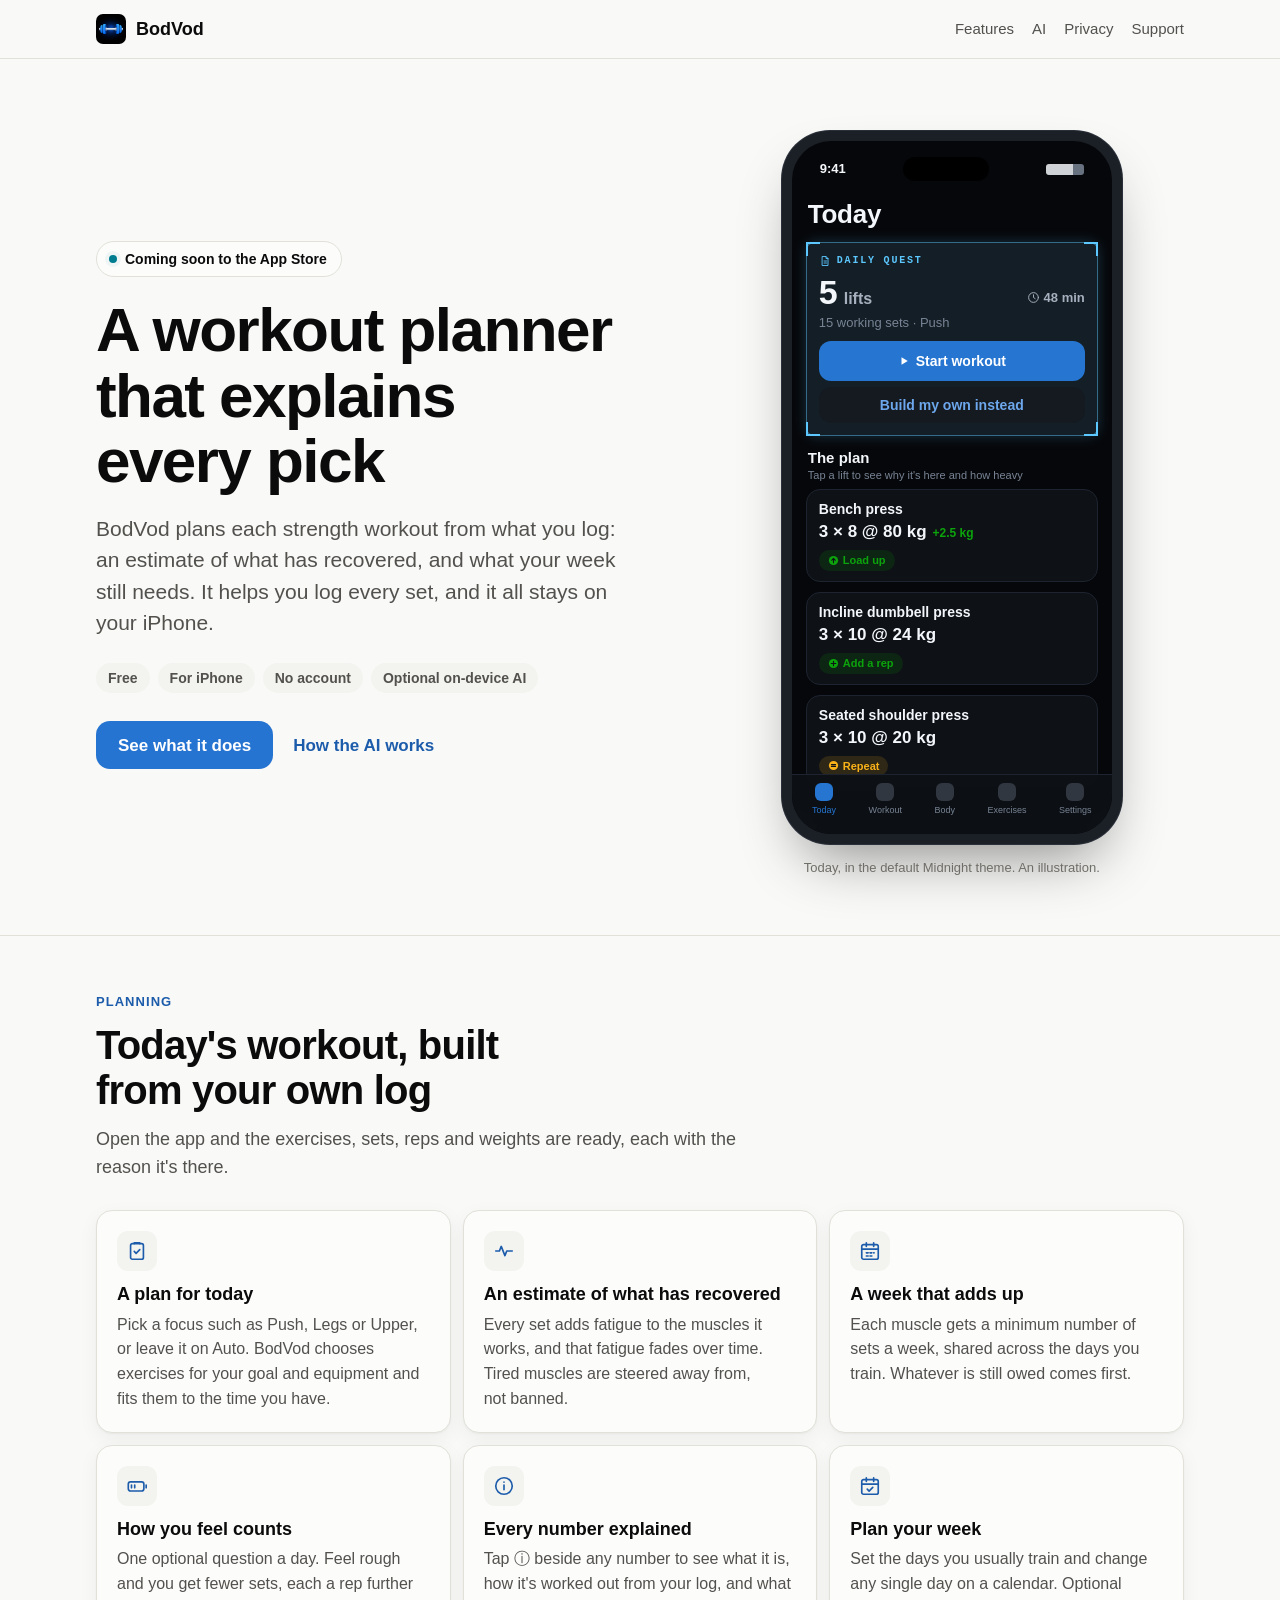
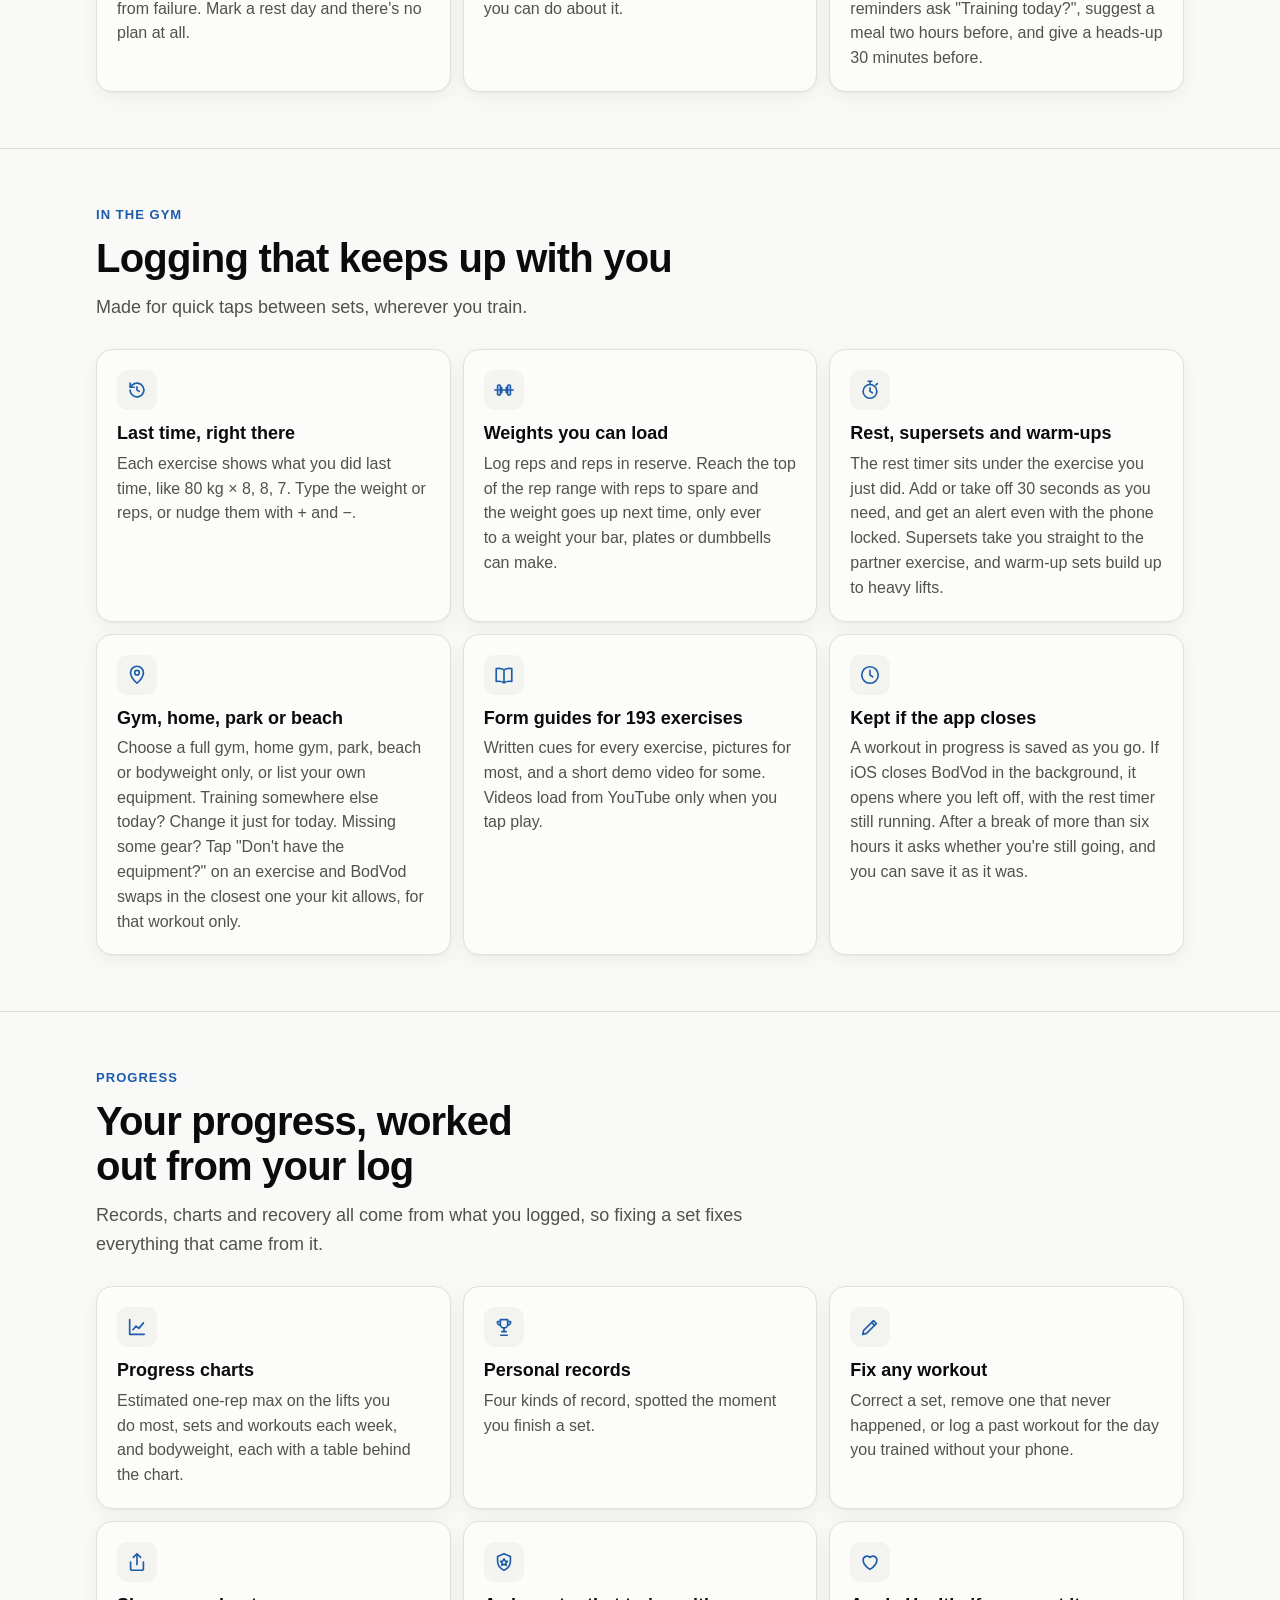
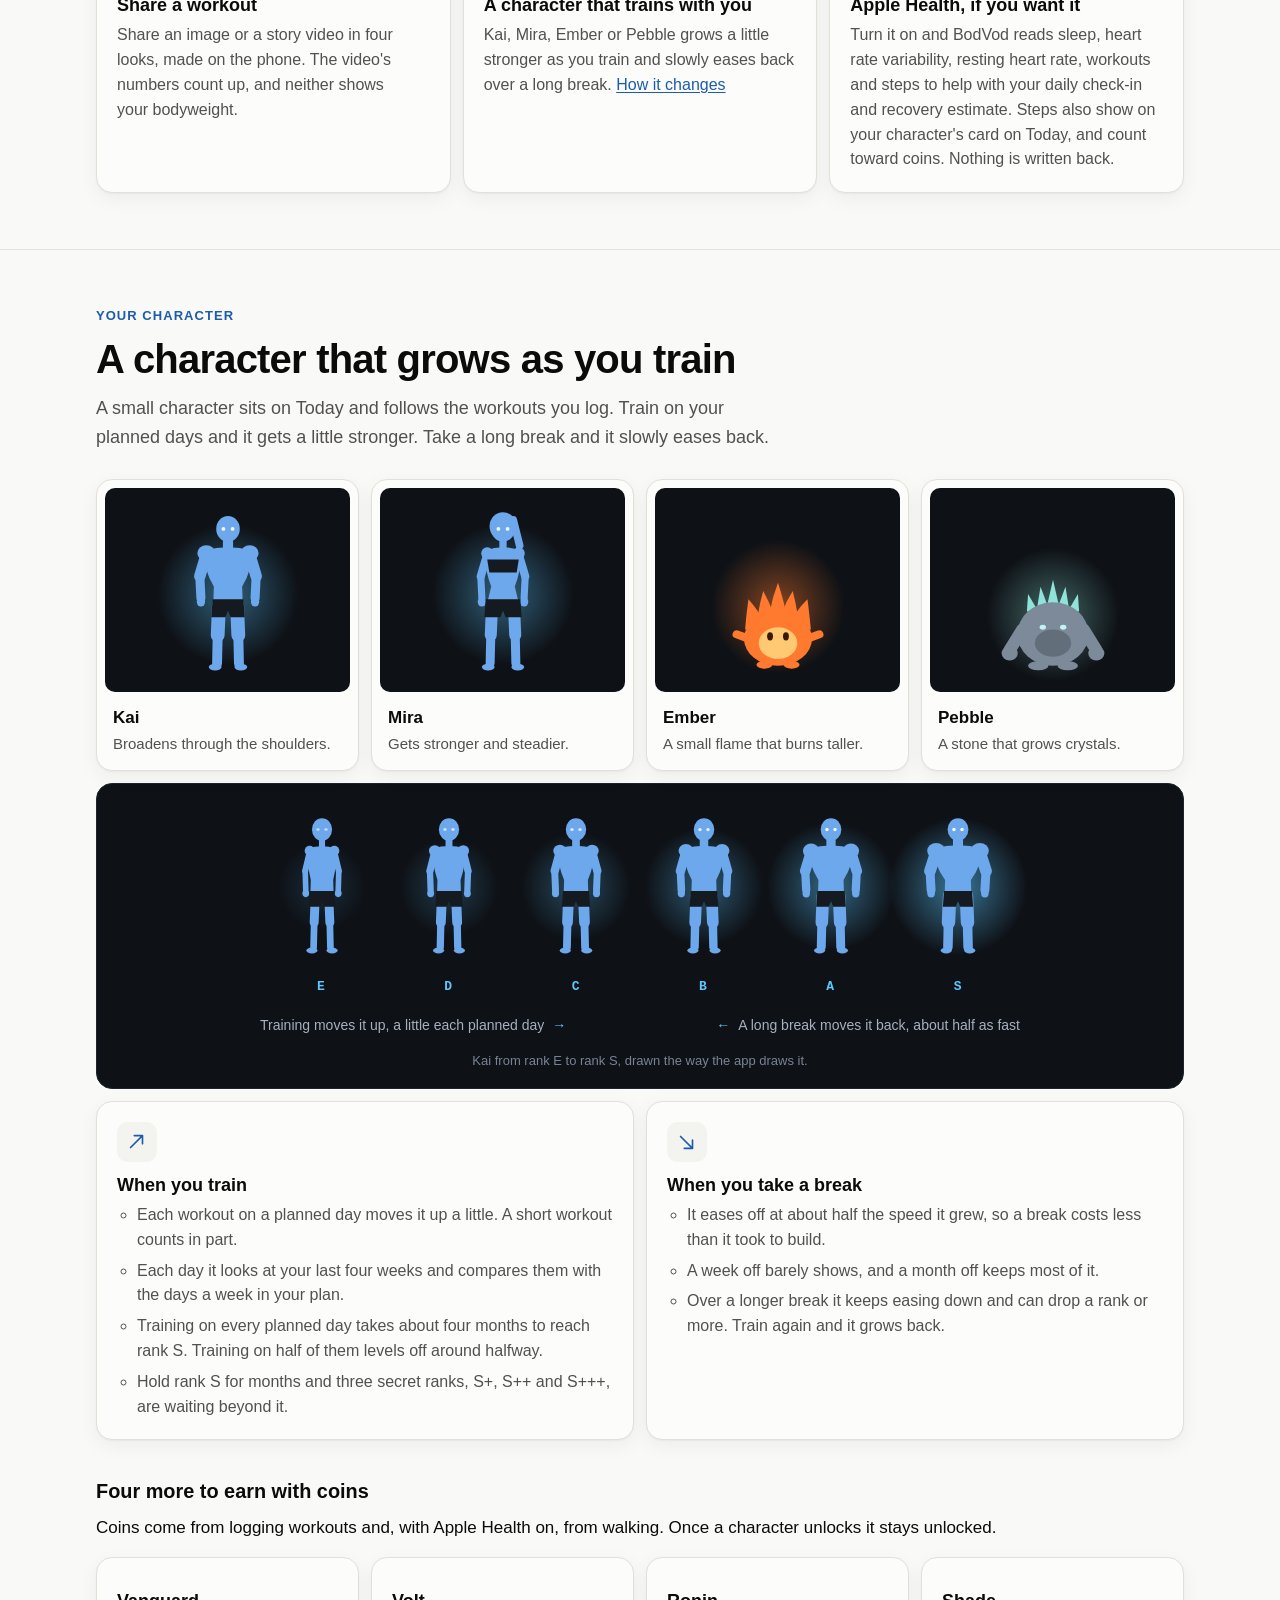
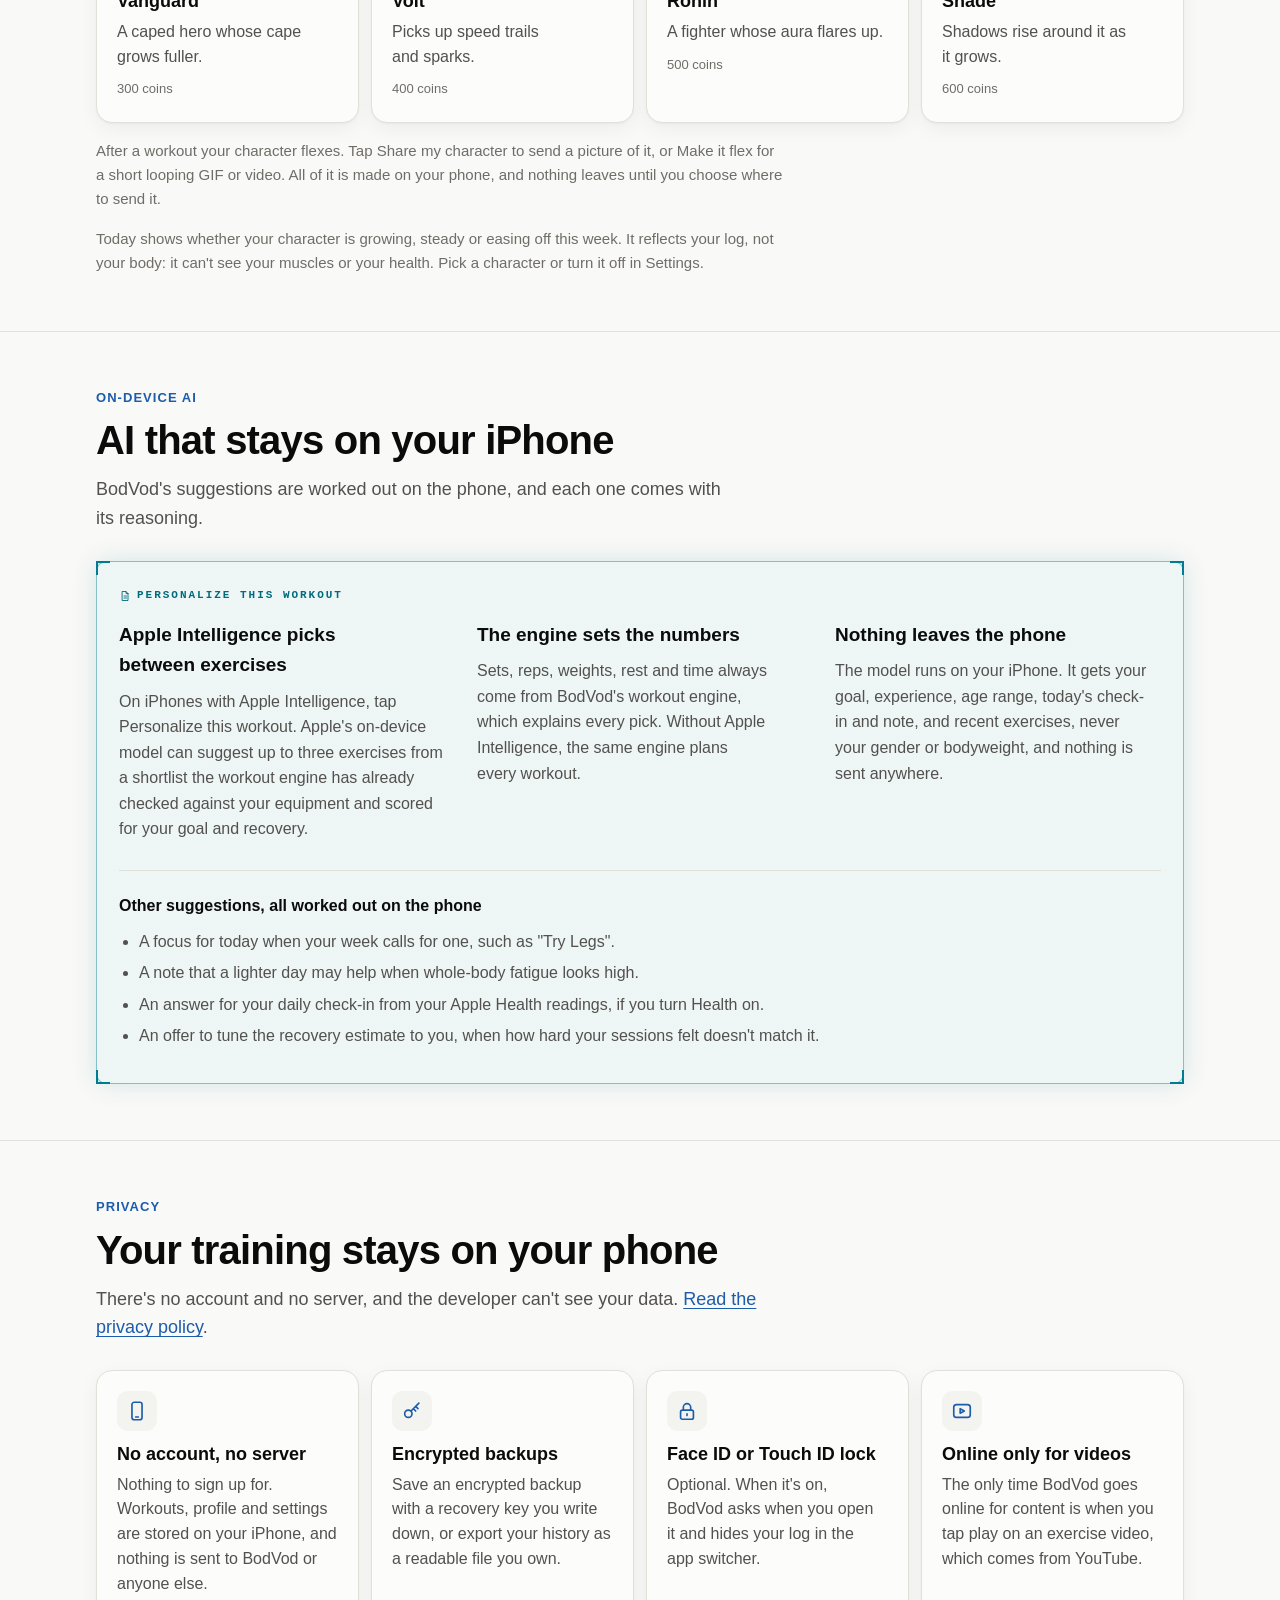
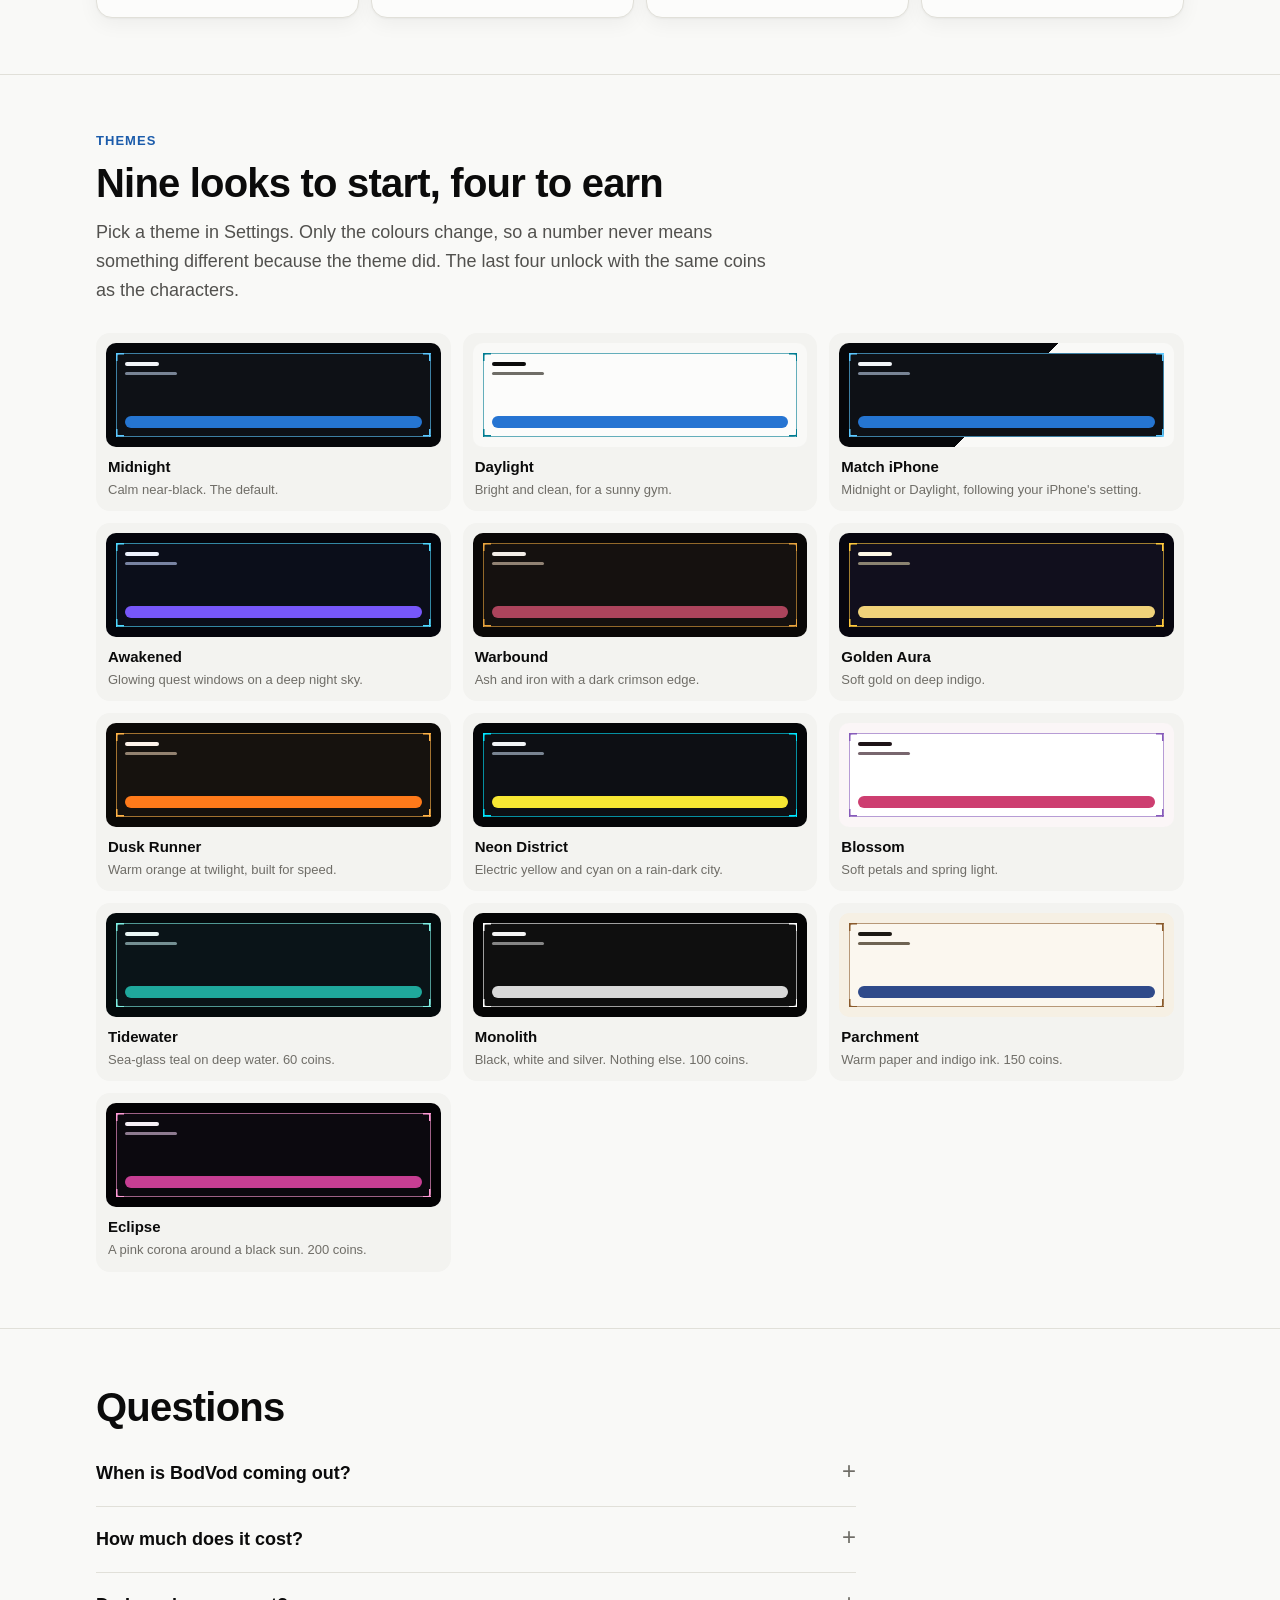
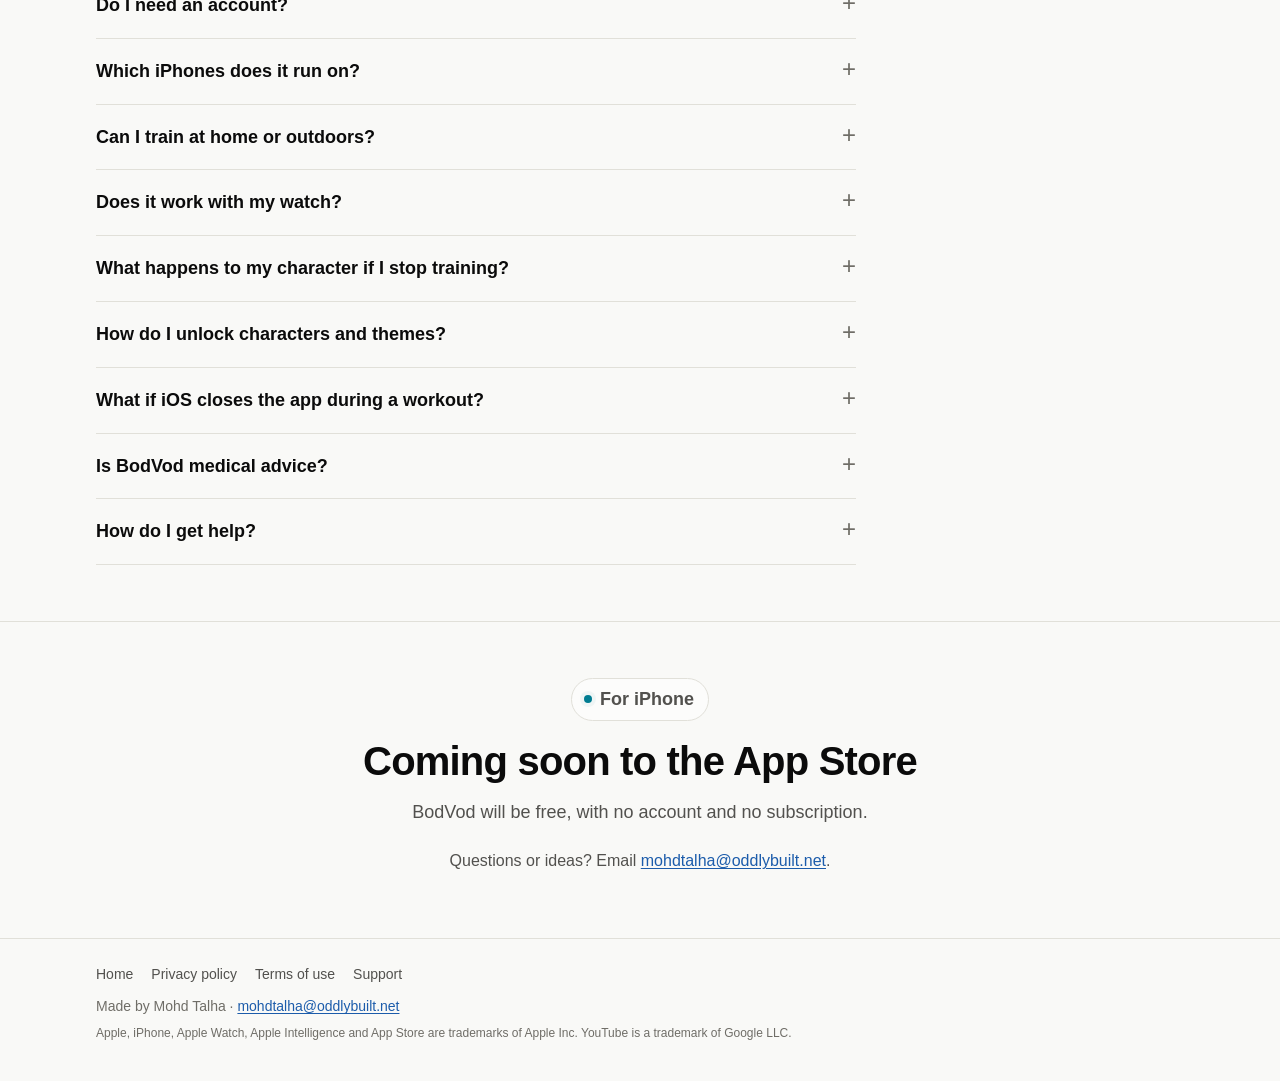
==== commit b2b03822: "Bring the home page up to date with every feature" ====
--- a/index.html
+++ b/index.html
@@ -189,22 +189,22 @@
     <ul class="grid">
       <li class="card"><span class="icon"><svg class="i" aria-hidden="true"><use href="#i-history"/></svg></span>
         <h3>Last time, right there</h3>
-        <p>Each exercise shows what you did last time, like 80 kg × 8, 8, 7. Type the weight or nudge it with + and −.</p></li>
+        <p>Each exercise shows what you did last time, like 80 kg × 8, 8, 7. Type the weight or reps, or nudge them with + and −.</p></li>
       <li class="card"><span class="icon"><svg class="i" aria-hidden="true"><use href="#i-plates"/></svg></span>
         <h3>Weights you can load</h3>
         <p>Log reps and reps in reserve. Reach the top of the rep range with reps to spare and the weight goes up next time, only ever to a weight your bar, plates or dumbbells can make.</p></li>
       <li class="card"><span class="icon"><svg class="i" aria-hidden="true"><use href="#i-timer"/></svg></span>
         <h3>Rest, supersets and warm-ups</h3>
-        <p>A rest alert that works with the phone locked, supersets that take you straight to the partner exercise, and warm-up sets that build up to heavy lifts.</p></li>
+        <p>The rest timer sits under the exercise you just did. Add or take off 30 seconds as you need, and get an alert even with the phone locked. Supersets take you straight to the partner exercise, and warm-up sets build up to heavy lifts.</p></li>
       <li class="card"><span class="icon"><svg class="i" aria-hidden="true"><use href="#i-place"/></svg></span>
         <h3>Gym, home, park or beach</h3>
-        <p>Choose a full gym, home gym, park, beach or bodyweight only, or list your own equipment. Training somewhere else today? Change it just for today.</p></li>
-      <li class="card"><span class="icon"><svg class="i" aria-hidden="true"><use href="#i-swap"/></svg></span>
-        <h3>Missing some equipment?</h3>
-        <p>Tap "Don't have the equipment?" on an exercise and BodVod swaps in the closest one your kit allows, for that workout only.</p></li>
+        <p>Choose a full gym, home gym, park, beach or bodyweight only, or list your own equipment. Training somewhere else today? Change it just for today. Missing some gear? Tap "Don't have the equipment?" on an exercise and BodVod swaps in the closest one your kit allows, for that workout only.</p></li>
       <li class="card"><span class="icon"><svg class="i" aria-hidden="true"><use href="#i-guide"/></svg></span>
         <h3>Form guides for 193 exercises</h3>
         <p>Written cues for every exercise, pictures for most, and a short demo video for some. Videos load from YouTube only when you tap play.</p></li>
+      <li class="card"><span class="icon"><svg class="i" aria-hidden="true"><use href="#i-clock"/></svg></span>
+        <h3>Kept if the app closes</h3>
+        <p>A workout in progress is saved as you go. If iOS closes BodVod in the background, it opens where you left off, with the rest timer still running. After a break of more than six hours it asks whether you're still going, and you can save it as it was.</p></li>
     </ul>
   </div>
 </section>
@@ -234,7 +234,7 @@
         <p>Kai, Mira, Ember or Pebble grows a little stronger as you train and slowly eases back over a long break. <a href="#character">How it changes</a></p></li>
       <li class="card"><span class="icon"><svg class="i" aria-hidden="true"><use href="#i-heart"/></svg></span>
         <h3>Apple Health, if you want it</h3>
-        <p>Turn it on and BodVod reads sleep, heart rate variability, resting heart rate, workouts and steps to help with your daily check-in and recovery estimate. Nothing is written back.</p></li>
+        <p>Turn it on and BodVod reads sleep, heart rate variability, resting heart rate, workouts and steps to help with your daily check-in and recovery estimate. Steps also show on your character's card on Today, and count toward coins. Nothing is written back.</p></li>
     </ul>
   </div>
 </section>
@@ -271,6 +271,7 @@
           <li>Each workout on a planned day moves it up a little. A short workout counts in part.</li>
           <li>Each day it looks at your last four weeks and compares them with the days a week in your plan.</li>
           <li>Training on every planned day takes about four months to reach rank S. Training on half of them levels off around halfway.</li>
+          <li>Hold rank S for months and three secret ranks, S+, S++ and S+++, are waiting beyond it.</li>
         </ul></li>
       <li class="card"><span class="icon"><svg class="i" aria-hidden="true"><use href="#i-down"/></svg></span>
         <h3>When you take a break</h3>
@@ -280,6 +281,17 @@
           <li>Over a longer break it keeps easing down and can drop a rank or more. Train again and it grows back.</li>
         </ul></li>
     </ul>
+    <div class="earn">
+      <h3>Four more to earn with coins</h3>
+      <p>Coins come from logging workouts and, with Apple Health on, from walking. Once a character unlocks it stays unlocked.</p>
+      <ul class="grid four">
+        <li class="card"><h3>Vanguard</h3><p>A caped hero whose cape grows fuller.</p><span class="soon-note">300 coins</span></li>
+        <li class="card"><h3>Volt</h3><p>Picks up speed trails and sparks.</p><span class="soon-note">400 coins</span></li>
+        <li class="card"><h3>Ronin</h3><p>A fighter whose aura flares up.</p><span class="soon-note">500 coins</span></li>
+        <li class="card"><h3>Shade</h3><p>Shadows rise around it as it grows.</p><span class="soon-note">600 coins</span></li>
+      </ul>
+    </div>
+    <p class="note">After a workout your character flexes. Tap Share my character to send a picture of it, or Make it flex for a short looping GIF or video. All of it is made on your phone, and nothing leaves until you choose where to send it.</p>
     <p class="note">Today shows whether your character is growing, steady or easing off this week. It reflects your log, not your body: it can't see your muscles or your health. Pick a character or turn it off in Settings.</p>
   </div>
 </section>
@@ -348,8 +360,8 @@
   <div class="wrap">
     <header>
       <span class="kicker">Themes</span>
-      <h2 id="themes-title">Nine looks, the same numbers</h2>
-      <p>Pick a theme in Settings. Only the colours change, so a number never means something different because the theme did.</p>
+      <h2 id="themes-title">Nine looks to start, four to earn</h2>
+      <p>Pick a theme in Settings. Only the colours change, so a number never means something different because the theme did. The last four unlock with the same coins as the characters.</p>
     </header>
     <ul class="themes">
       <li class="swatch" style="--t-plane:#06070a;--t-surface:#0e1116;--t-ink:#f3f6fa;--t-muted:#788495;--t-accent:#2575d1;--t-system:#5cc8ff">
@@ -379,6 +391,18 @@
       <li class="swatch" style="--t-plane:#fbf6f7;--t-surface:#ffffff;--t-ink:#1e1418;--t-muted:#78666e;--t-accent:#cd3e70;--t-system:#875bba">
         <div class="mini"><div class="mini-card brackets"><i></i><i></i><i></i></div></div>
         <h3>Blossom</h3><p>Soft petals and spring light.</p></li>
+      <li class="swatch" style="--t-plane:#040a0c;--t-surface:#0a1418;--t-ink:#eaf7f6;--t-muted:#748f92;--t-accent:#1fa89c;--t-system:#7ff0e4">
+        <div class="mini"><div class="mini-card brackets"><i></i><i></i><i></i></div></div>
+        <h3>Tidewater</h3><p>Sea-glass teal on deep water. 60 coins.</p></li>
+      <li class="swatch" style="--t-plane:#050505;--t-surface:#0f0f0f;--t-ink:#f5f5f5;--t-muted:#858585;--t-accent:#d9d9d9;--t-system:#ffffff">
+        <div class="mini"><div class="mini-card brackets"><i></i><i></i><i></i></div></div>
+        <h3>Monolith</h3><p>Black, white and silver. Nothing else. 100 coins.</p></li>
+      <li class="swatch" style="--t-plane:#f6f0e4;--t-surface:#fbf7ef;--t-ink:#1c1812;--t-muted:#6e6352;--t-accent:#2f4a8a;--t-system:#8a5a2b">
+        <div class="mini"><div class="mini-card brackets"><i></i><i></i><i></i></div></div>
+        <h3>Parchment</h3><p>Warm paper and indigo ink. 150 coins.</p></li>
+      <li class="swatch" style="--t-plane:#030204;--t-surface:#0c090f;--t-ink:#f7f0f7;--t-muted:#8e7b90;--t-accent:#c73e93;--t-system:#ff9bd6">
+        <div class="mini"><div class="mini-card brackets"><i></i><i></i><i></i></div></div>
+        <h3>Eclipse</h3><p>A pink corona around a black sun. 200 coins.</p></li>
     </ul>
   </div>
 </section>
@@ -414,6 +438,14 @@
     <details>
       <summary>What happens to my character if I stop training?</summary>
       <p>It eases off at about half the speed it grew. A week off barely shows and a month off keeps most of it. Over a longer break it keeps easing down and can drop a rank or more. Train on your planned days again and it grows back.</p>
+    </details>
+    <details>
+      <summary>How do I unlock characters and themes?</summary>
+      <p>With coins. You earn one for each day you log a workout, one more when a workout beats a record, and two more for each full week on your plan. With Apple Health on, every 10,000 steps earns one more. Coins can't be bought.</p>
+    </details>
+    <details>
+      <summary>What if iOS closes the app during a workout?</summary>
+      <p>Your workout is saved as you go and opens where you left it. If you've been away for more than six hours, BodVod asks whether you're still going, and you can save it as it was.</p>
     </details>
     <details>
       <summary>Is BodVod medical advice?</summary>
--- a/style.css
+++ b/style.css
@@ -382,3 +382,8 @@
 .launch p { color: var(--ink-2); font-size: 18px; margin: 0 0 8px; }
 .launch .soon { margin-bottom: 18px; }
 .launch .contact-line { margin-top: 22px; font-size: 16px; }
+
+/* The characters that unlock with coins, under the four that are free. */
+.earn { margin-top: 36px; }
+.earn > h3 { margin: 0 0 6px; }
+.earn > p { margin: 0 0 16px; }
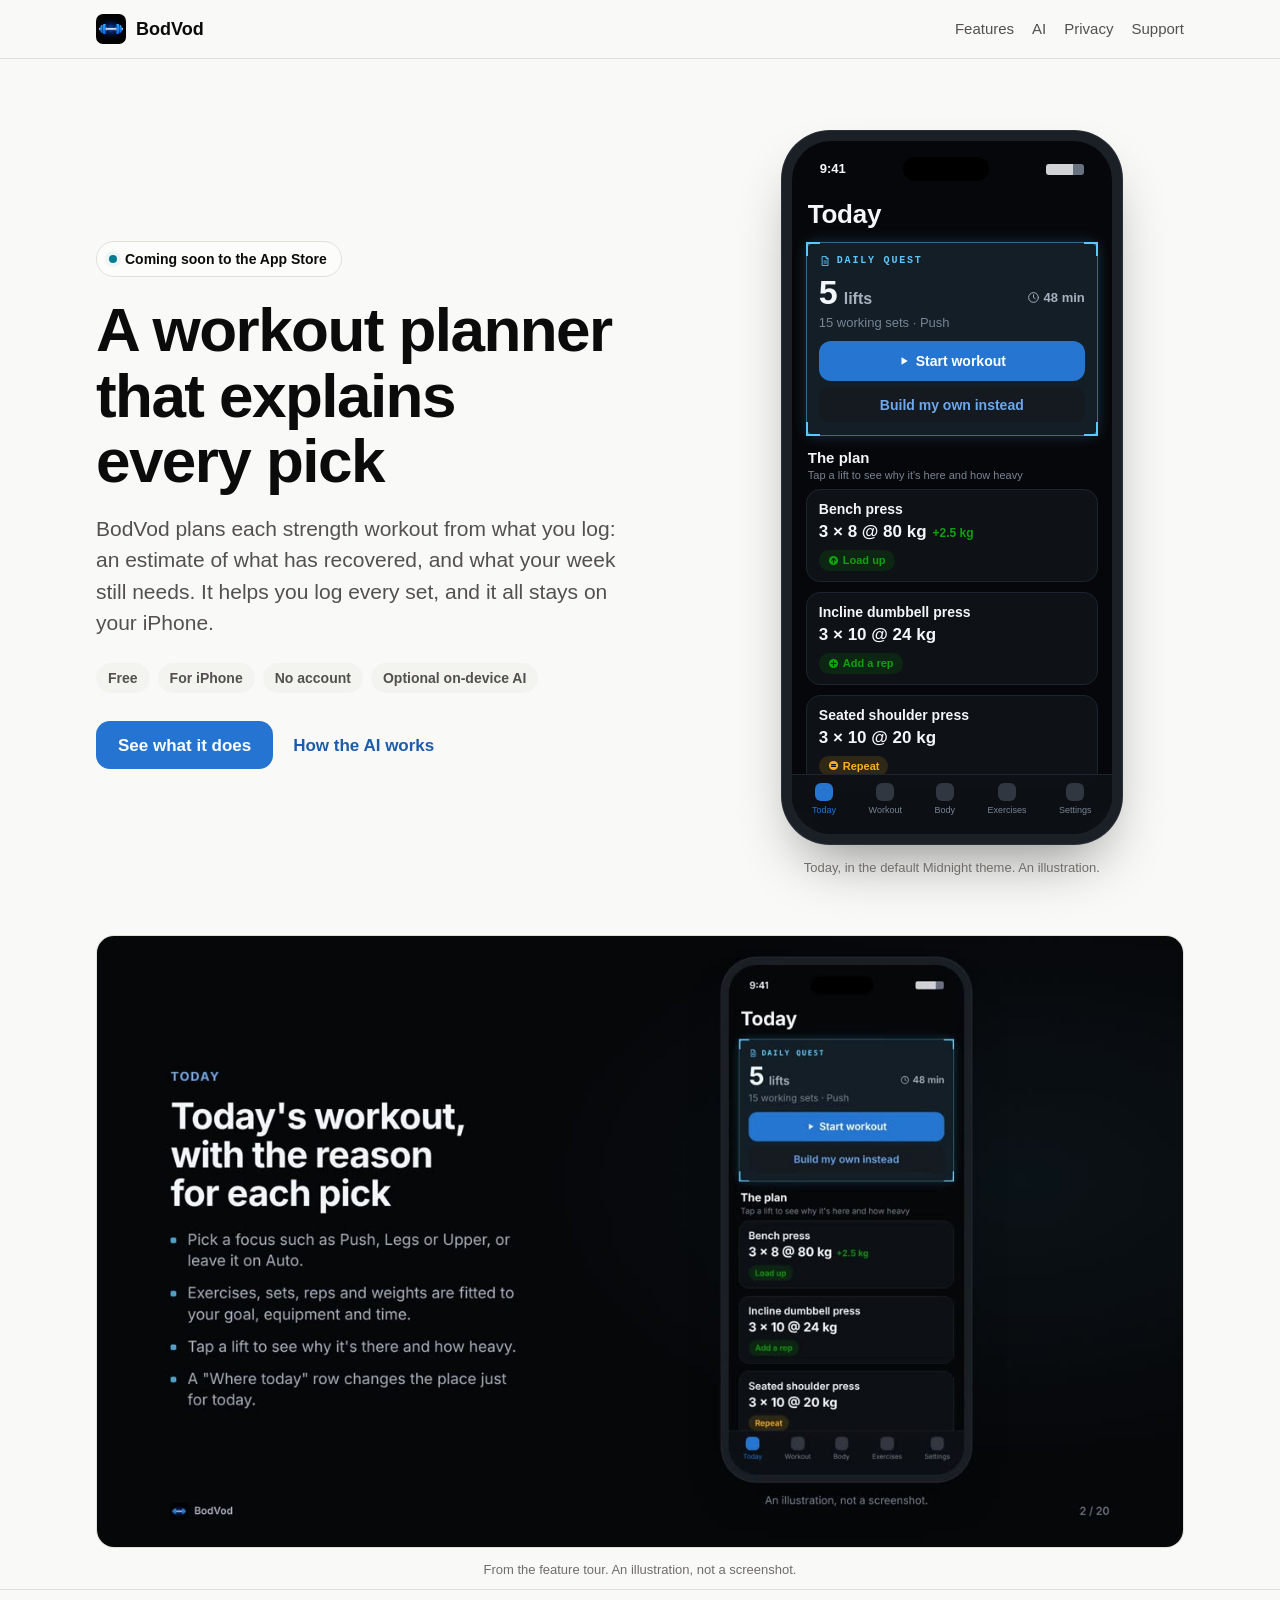
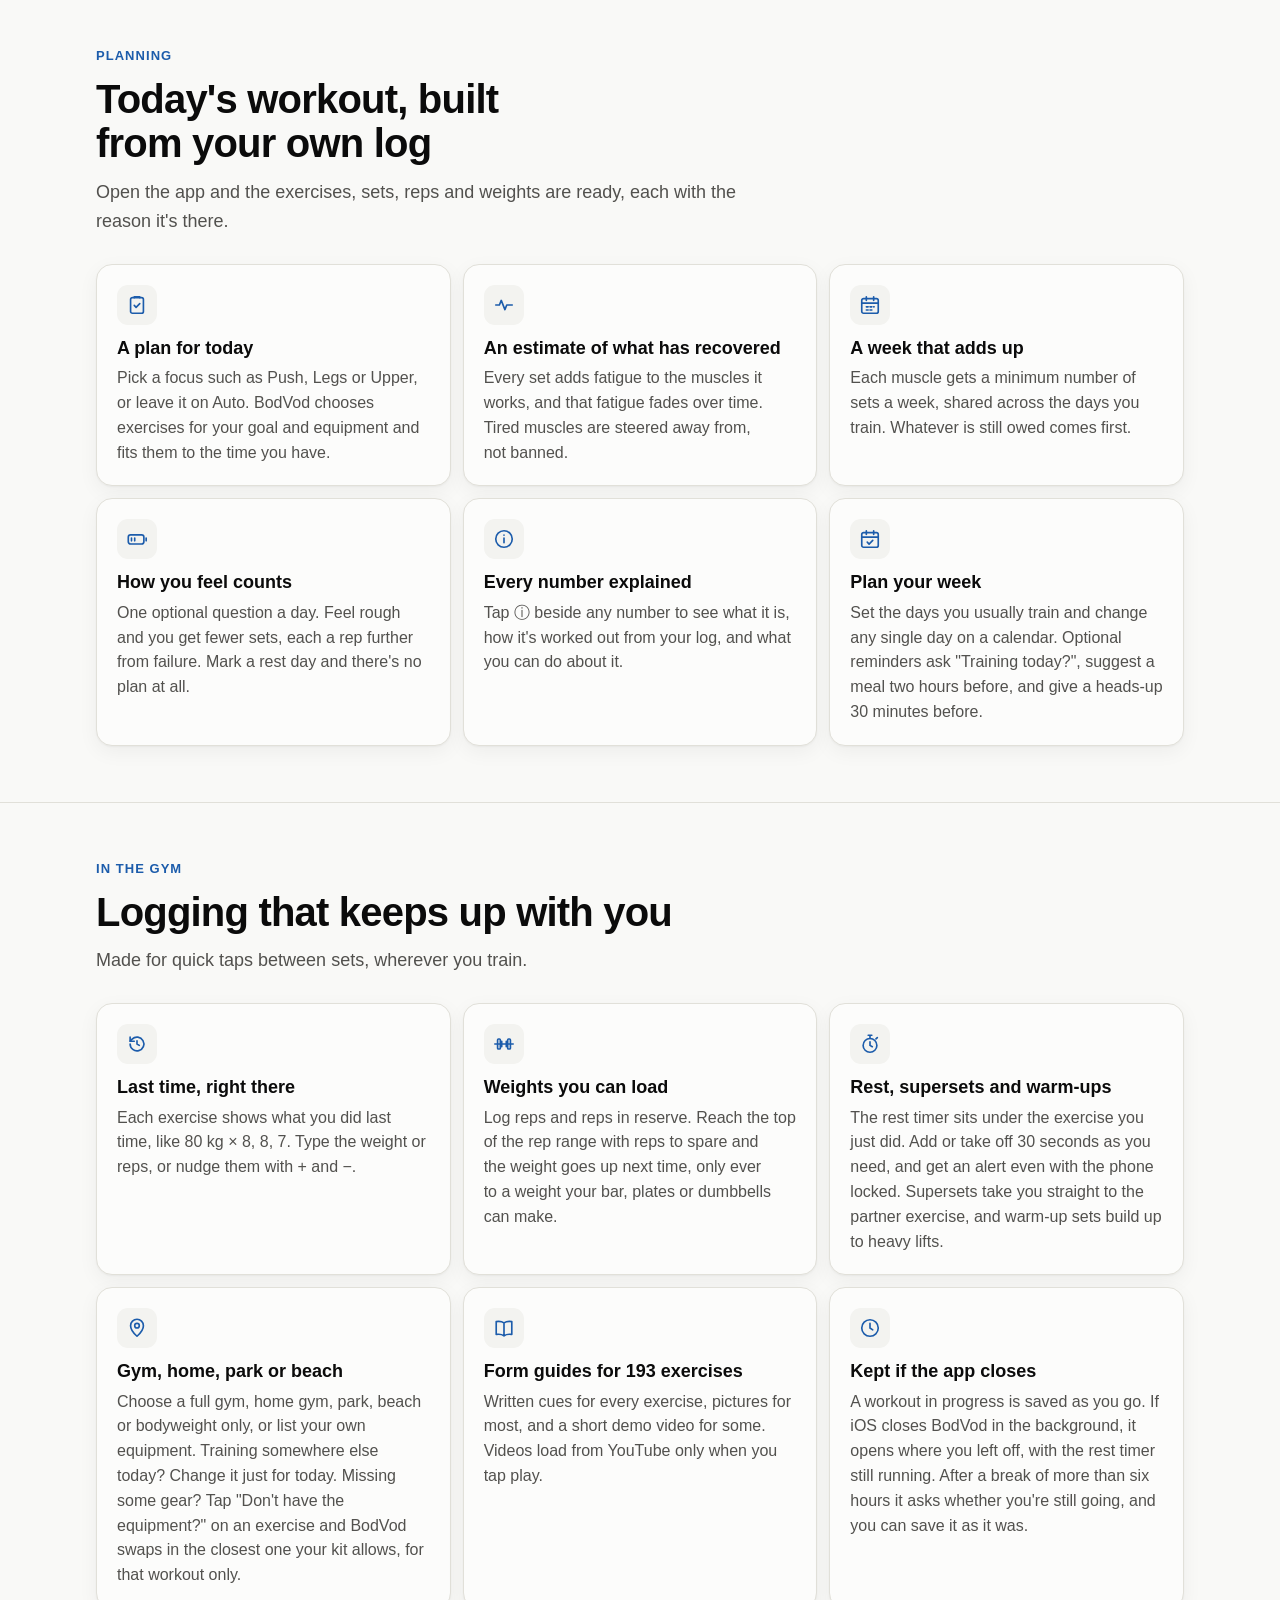
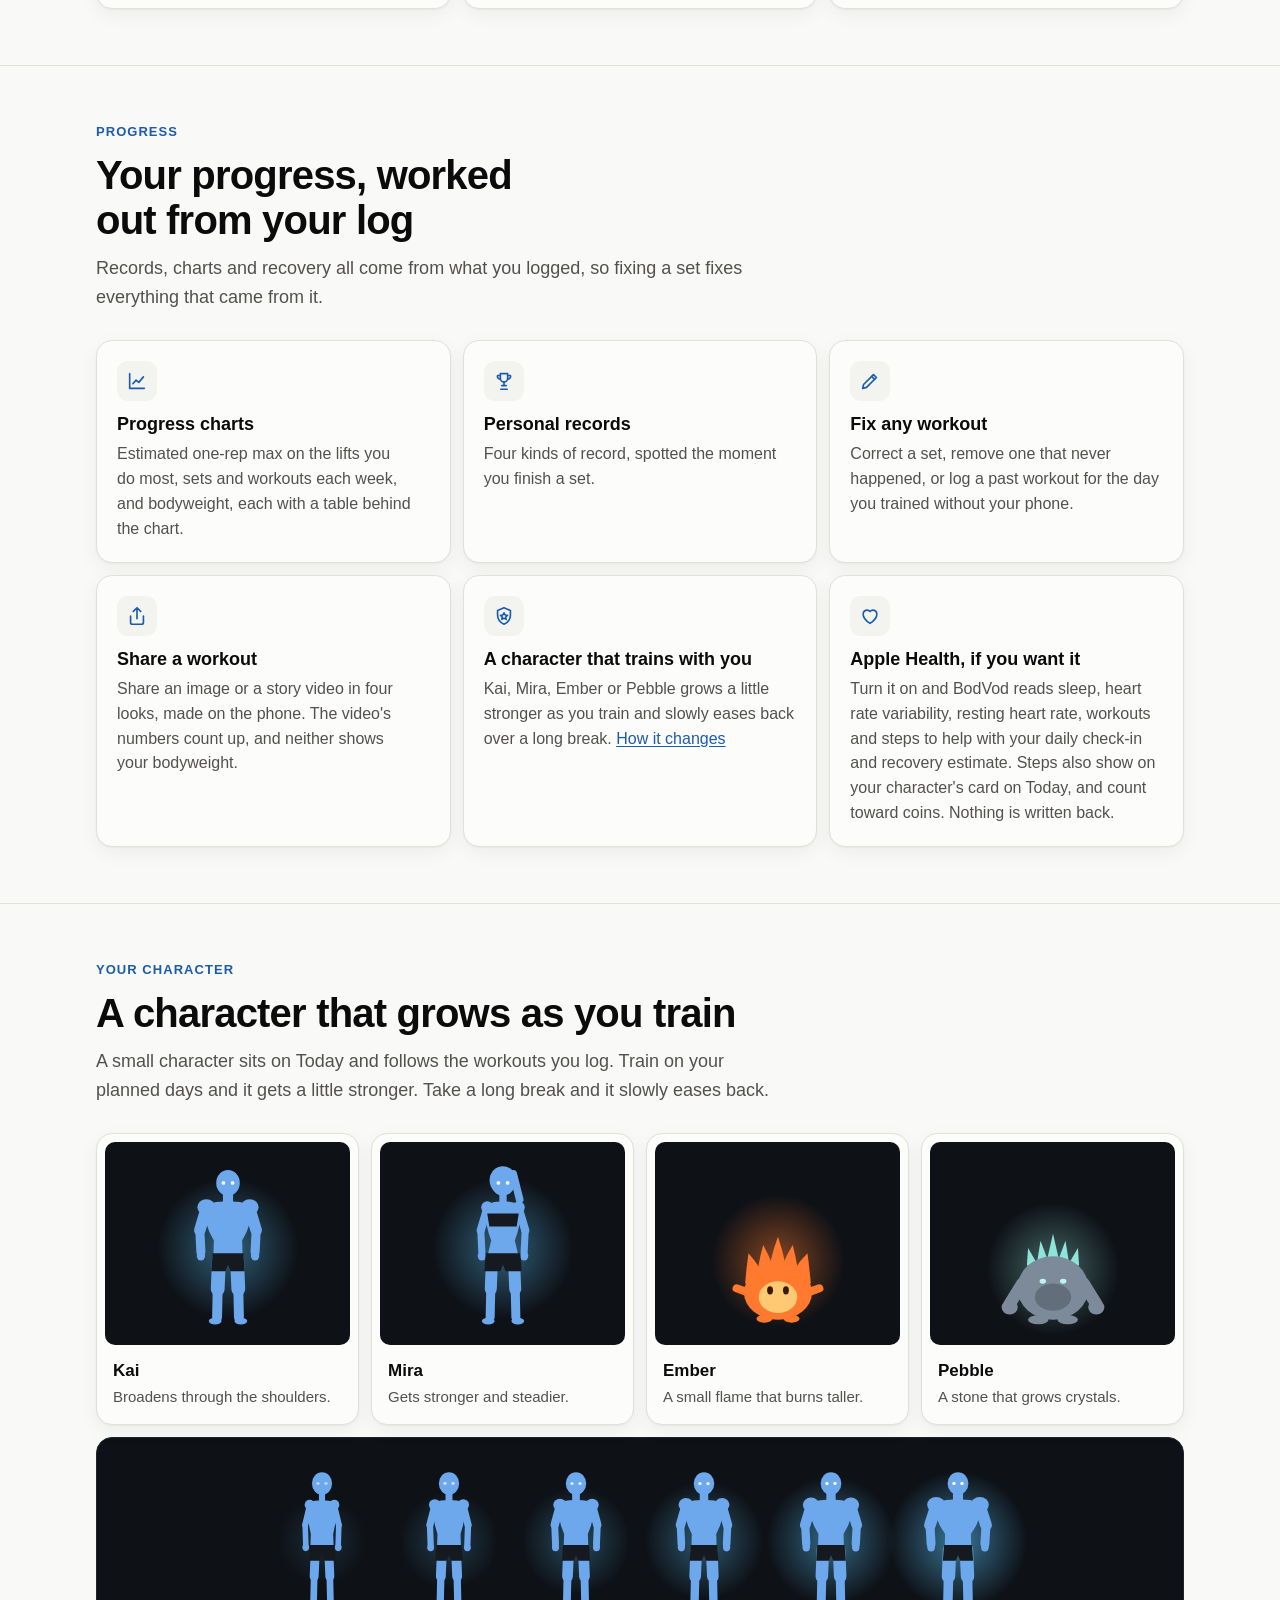
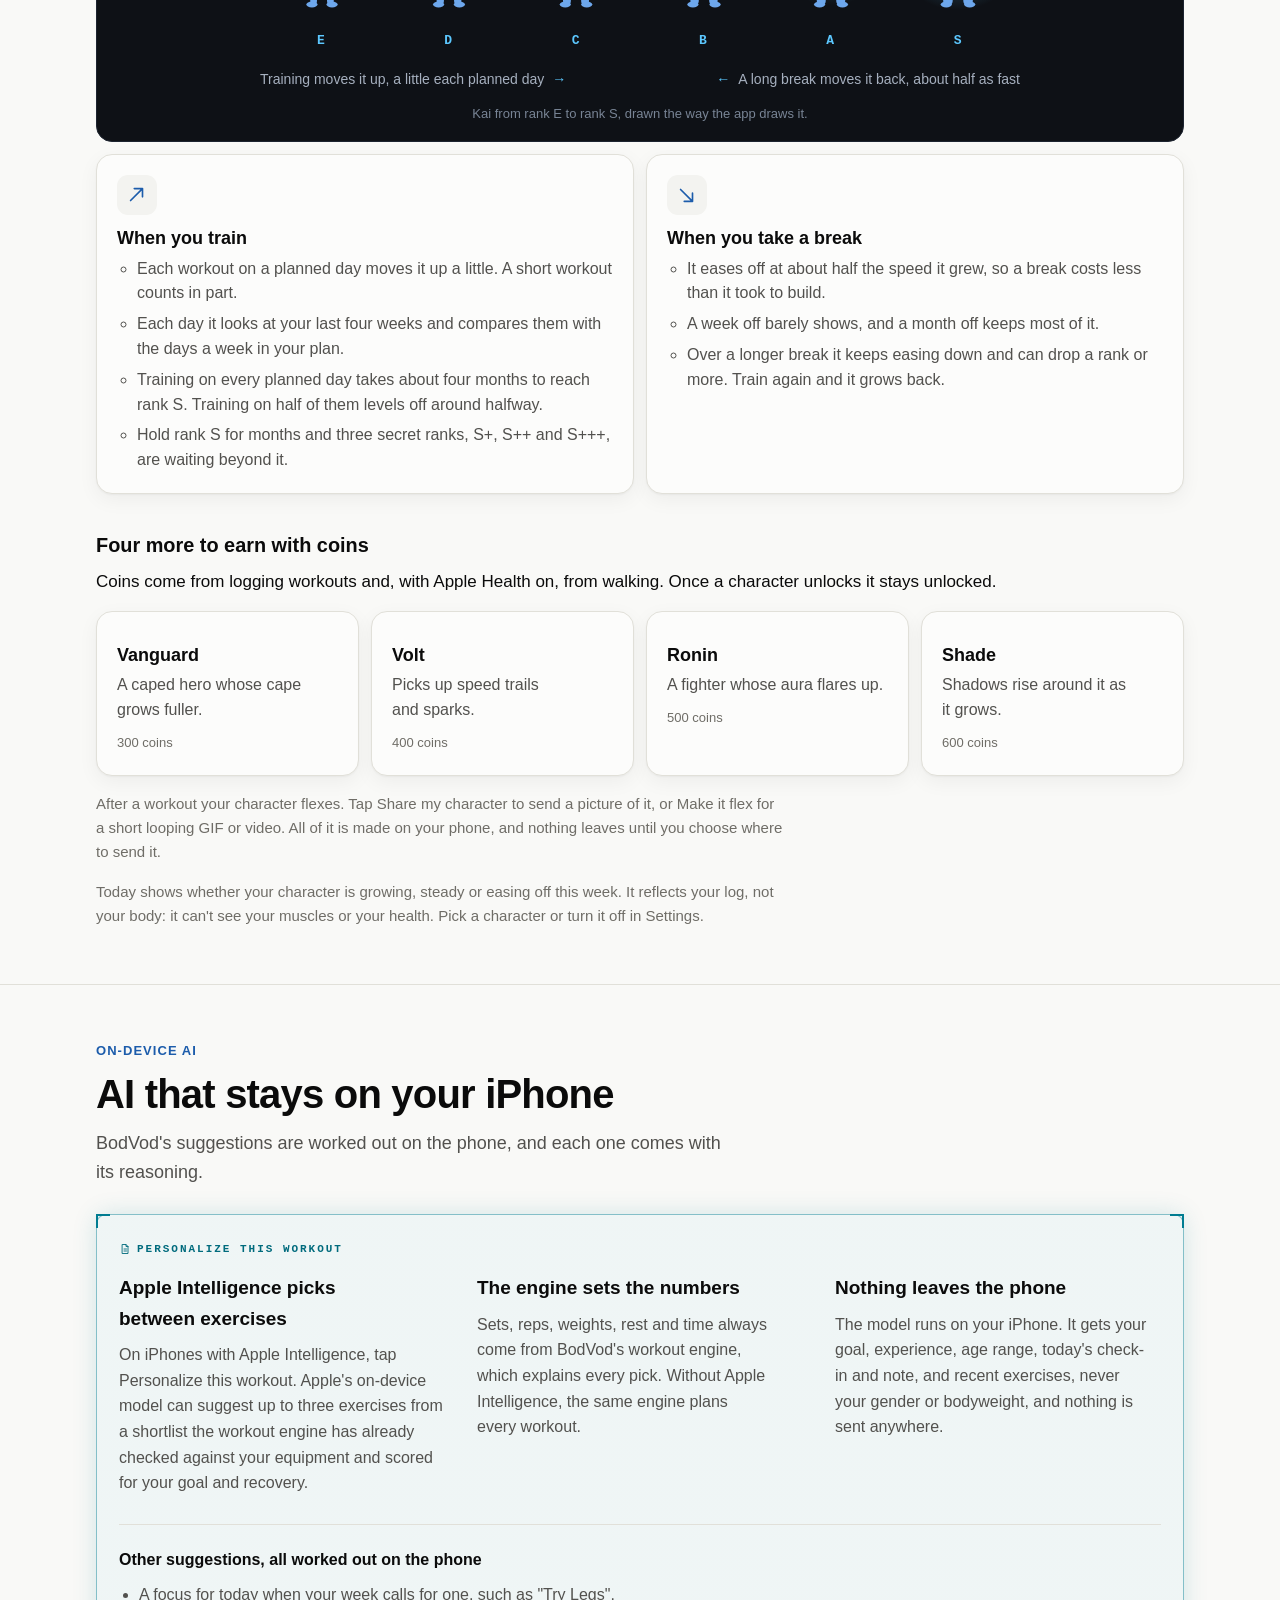
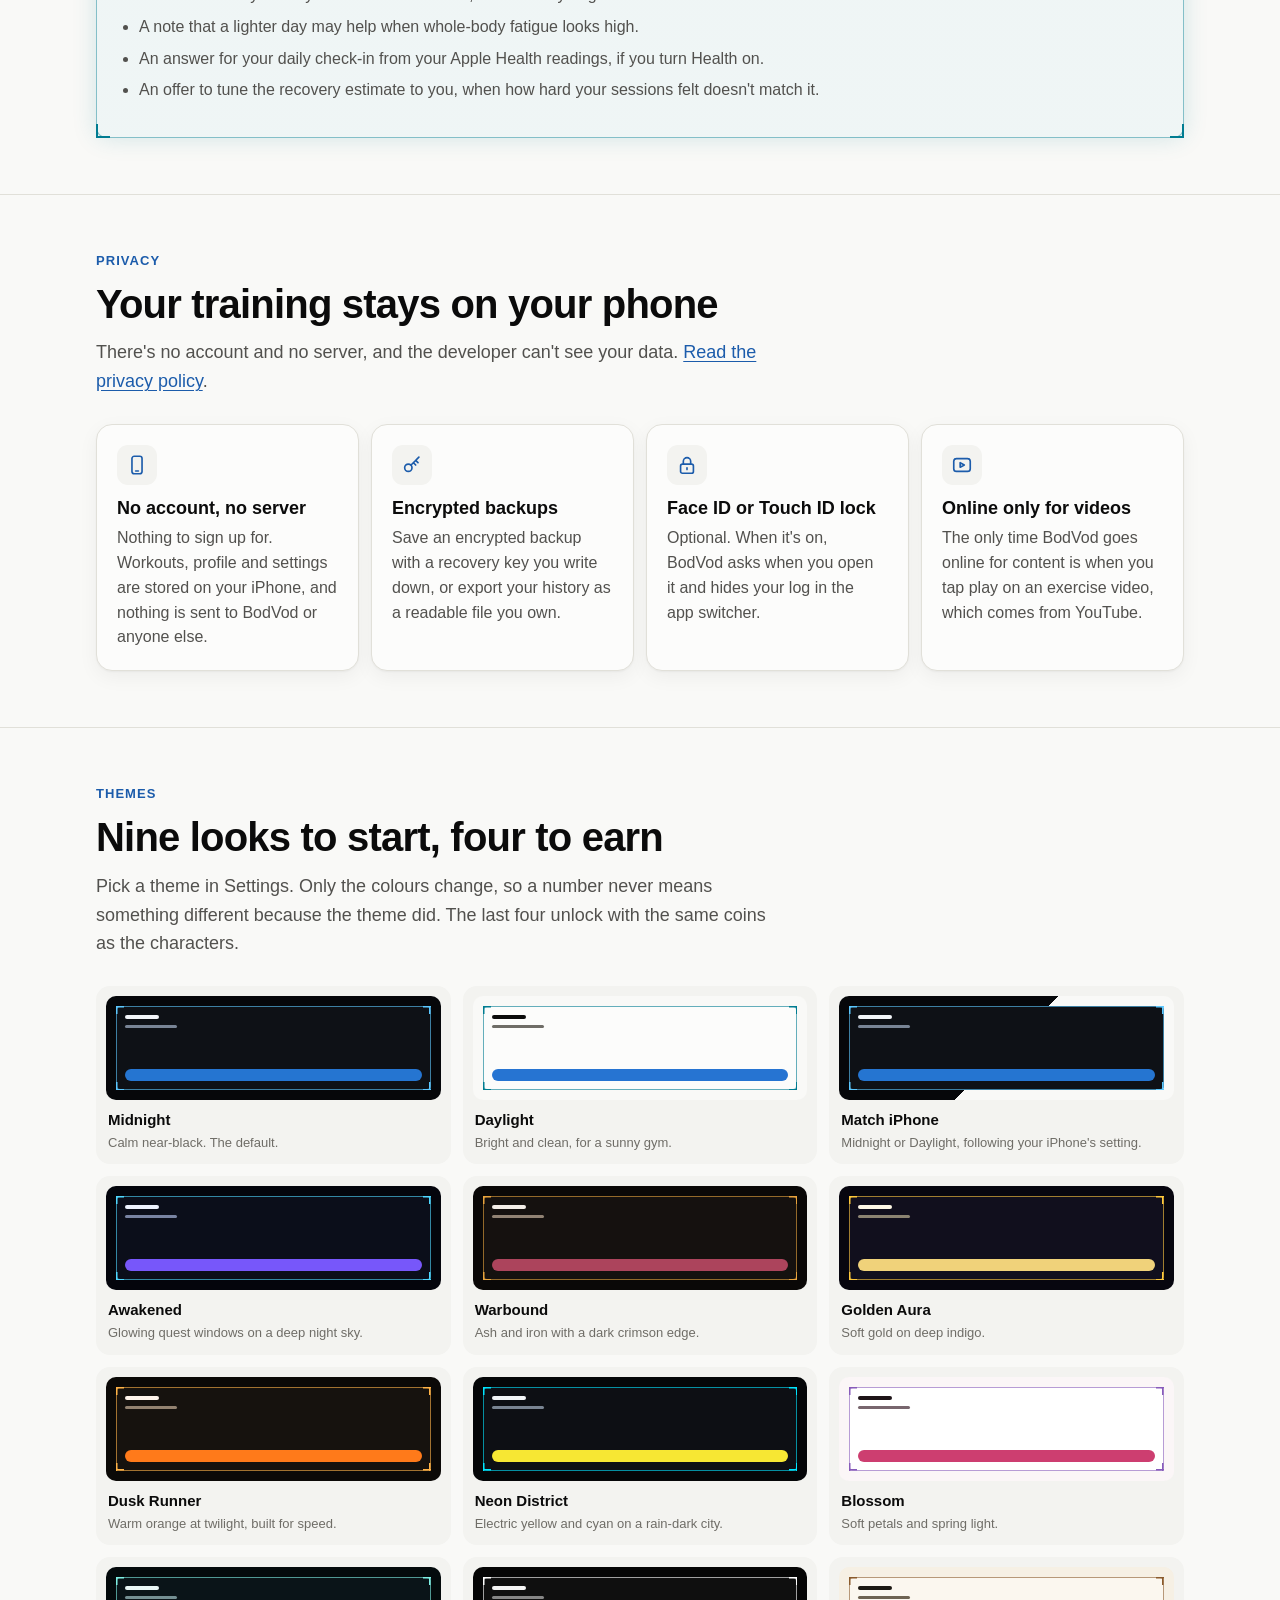
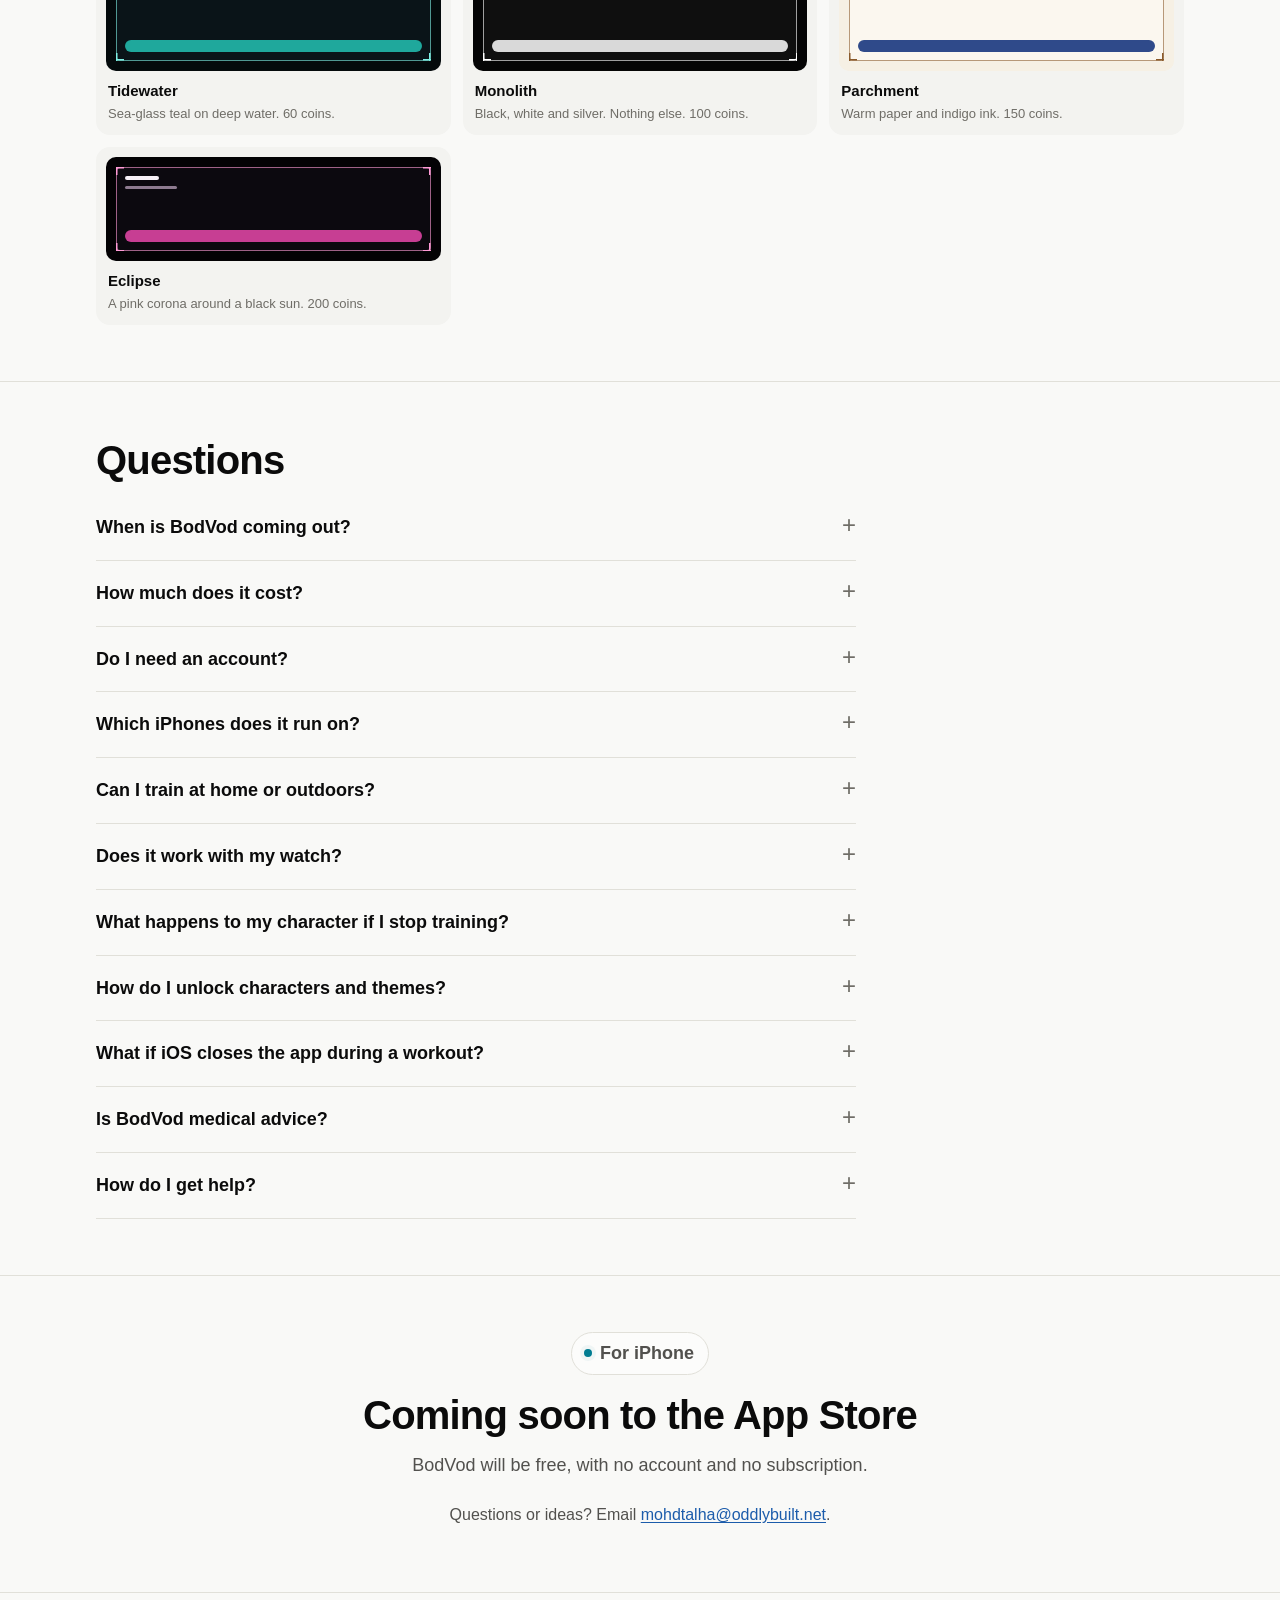
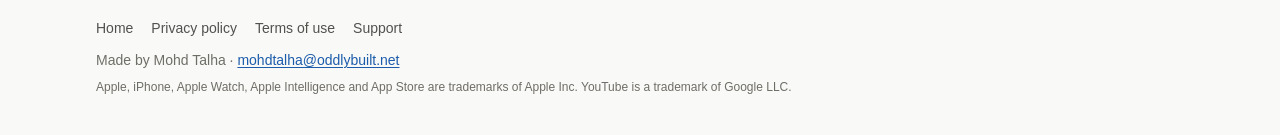
==== commit 83900ce9: "Show a feature tour still on the home page" ====
--- a/index.html
+++ b/index.html
@@ -149,6 +149,11 @@
   </div>
 </section>
 
+<figure class="tour wrap">
+  <img src="tour.jpg" width="1280" height="720" alt="A slide from BodVod's feature tour showing the Today screen with the daily quest and the first lifts of the plan." loading="lazy">
+  <figcaption>From the feature tour. An illustration, not a screenshot.</figcaption>
+</figure>
+
 <section class="band" id="features" aria-labelledby="plan-title">
   <div class="wrap">
     <header>
--- a/style.css
+++ b/style.css
@@ -247,6 +247,9 @@
 .screen .tabs .on { color: var(--m-accent); }
 .screen .tabs .on::before { opacity: 1; }
 .hero-art figcaption { text-align: center; color: var(--muted); font-size: 13px; margin-top: 14px; }
+.tour { margin: 0 auto 8px; padding: 0 16px; }
+.tour img { display: block; width: 100%; height: auto; border-radius: 18px; border: 1px solid var(--line); }
+.tour figcaption { text-align: center; color: var(--muted); font-size: 13px; margin-top: 12px; }
 .hero-art { margin: 0; }
 
 /* Sections. */
